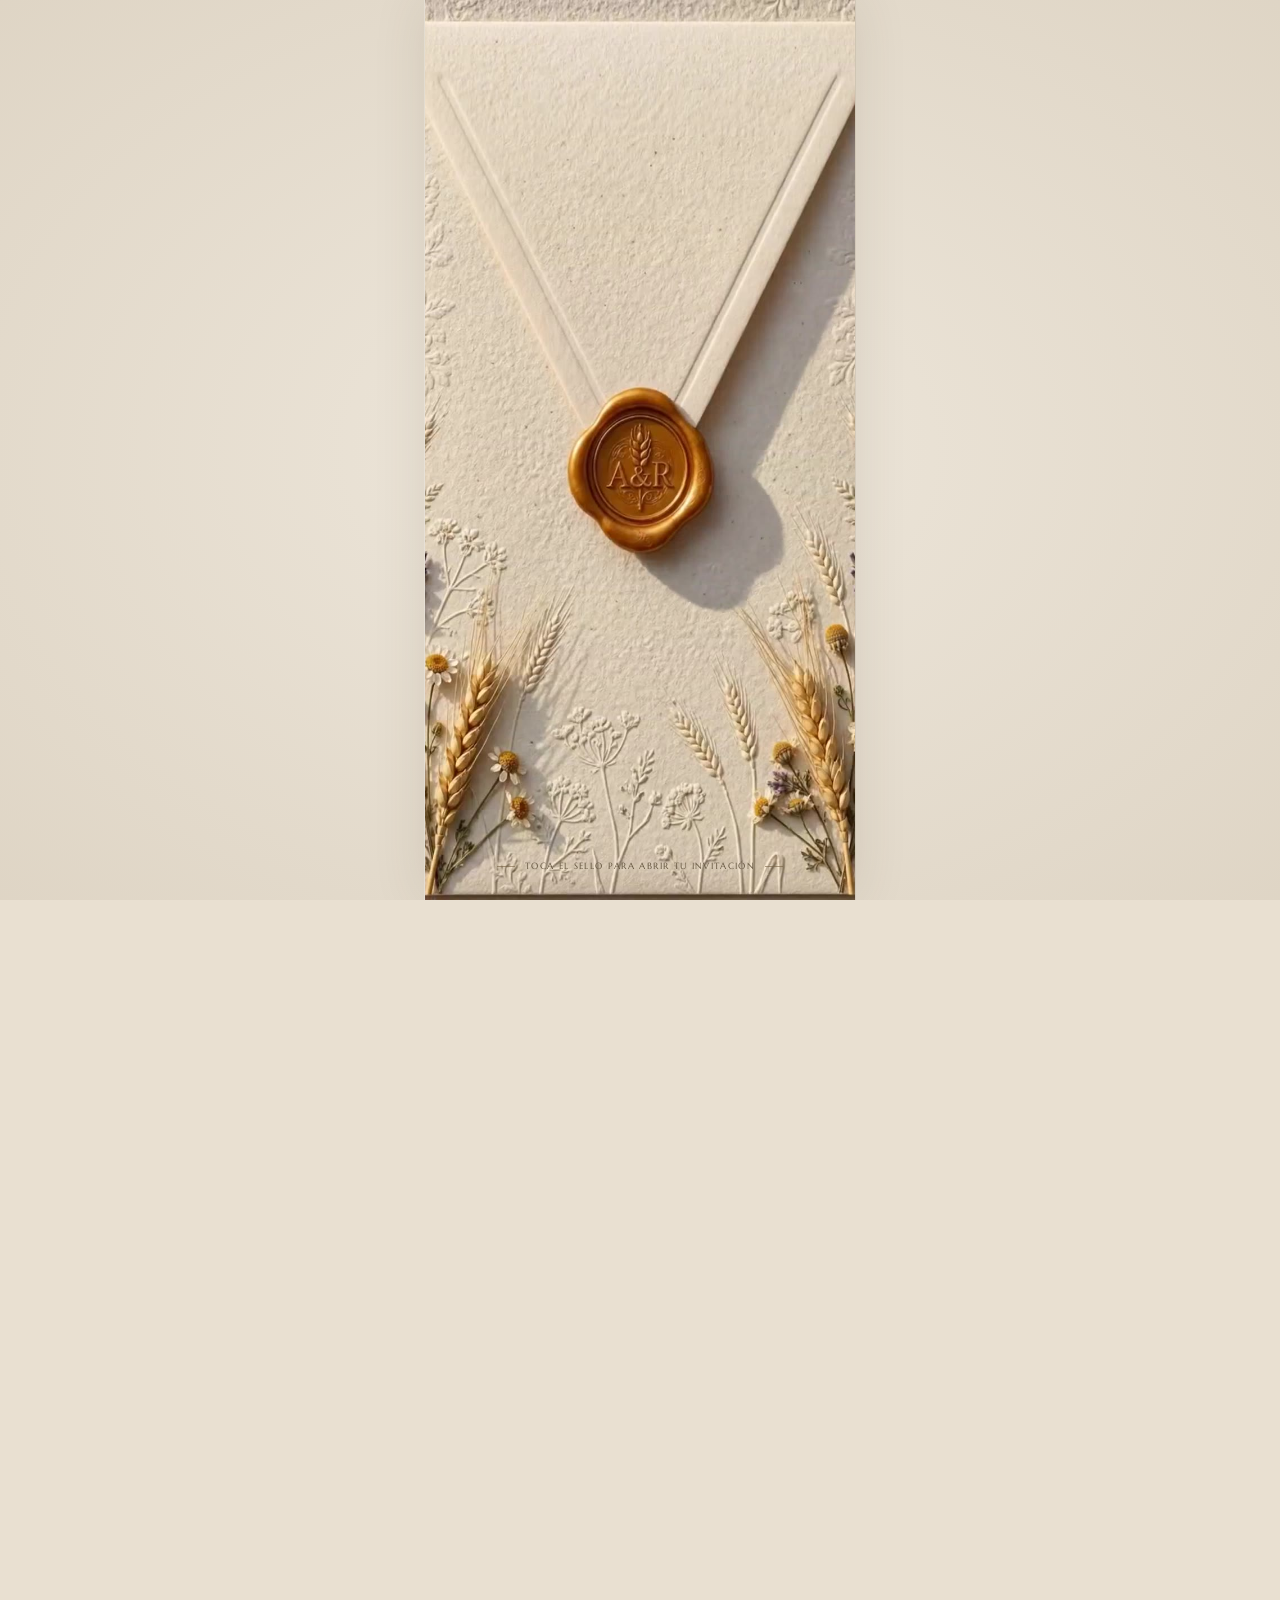
==== index.html @ 185b2e8f "Add files via upload" ====
<!doctype html>
<html lang="es">
<head>
  <meta charset="utf-8">
  <meta name="viewport" content="width=device-width, initial-scale=1, viewport-fit=cover">
  <meta name="theme-color" content="#e9e0d1">
  <meta name="description" content="Abril & Ricardo — 5 de agosto de 2027. Nos casamos y queremos compartir este día contigo.">
  <title>Abril & Ricardo | Nuestra boda</title>
  <link rel="preconnect" href="https://fonts.googleapis.com">
  <link rel="preconnect" href="https://fonts.gstatic.com" crossorigin>
  <link href="https://fonts.googleapis.com/css2?family=Cormorant+Garamond:wght@300;400;500;600&family=Great+Vibes&family=Marcellus&display=swap" rel="stylesheet">
  <link rel="stylesheet" href="css/styles.css">
  <link rel="stylesheet" href="css/infinite-gallery.css">
</head>
<body class="is-locked">
  <!-- El video del sobre ocupa únicamente el lienzo móvil, incluso cuando se abre desde escritorio. -->
  <section class="opening-screen" id="openingScreen" aria-label="Abrir invitación">
    <div class="opening-frame">
      <video class="opening-video" id="openingVideo" playsinline muted preload="auto" poster="assets/sobre-poster.jpg">
        <source src="assets/animacion-sobre.mp4" type="video/mp4">
      </video>
      <button class="seal-hotspot" id="sealHotspot" type="button" aria-label="Tocar el sello dorado para abrir la invitación"></button>
      <div class="opening-caption" id="openingCaption">
        <span></span><p>Toca el sello para abrir tu invitación</p><span></span>
      </div>
    </div>
  </section>

  <!-- Fondo en video, fijo detrás de todas las secciones y en reproducción continua. -->
  <video class="ambient-video" id="ambientVideo" muted loop playsinline preload="auto" aria-hidden="true">
    <source src="assets/fondo-botanico.mp4" type="video/mp4">
  </video>
  <div class="ambient-wash" aria-hidden="true"></div>

    <!-- Cuenta regresiva compacta, que aparece al comenzar a recorrer la invitación. -->
    <div class="sticky-countdown" id="stickyCountdown" aria-label="Cuenta regresiva">
      <div class="sticky-countdown-values">
        <span><b data-count="days">000</b><small>DÍAS</small></span>
        <span><b data-count="hours">00</b><small>HRS</small></span>
        <span><b data-count="minutes">00</b><small>MIN</small></span>
        <span><b data-count="seconds">00</b><small>SEG</small></span>
      </div>
      <button class="sticky-up" type="button" id="stickyTop" aria-label="Volver al inicio">⌃</button>
    </div>

  <main class="invitation" id="invitation" aria-hidden="true">
    <section class="hero" id="inicio">
      <img class="hero-photo" src="assets/pareja-portada.webp" alt="Abril y Ricardo" fetchpriority="high">
      <div class="hero-shade"></div>
      <div class="petals" aria-hidden="true"><i></i><i></i><i></i><i></i><i></i><i></i></div>
      <div class="hero-content">
        <p class="hero-title-small">NOS CASAMOS</p>
        <img class="hero-logo" src="assets/logo-abril-ricardo.png" alt="Abril y Ricardo" fetchpriority="high">
        <div class="hero-rule"><span></span><b>✦</b><span></span></div>
        <p class="hero-date">05 · AGOSTO · 2027</p>
        <div class="countdown hero-countdown" aria-label="Cuenta regresiva">
          <div><strong data-count="days">000</strong><span>Días</span></div>
          <div><strong data-count="hours">00</strong><span>Horas</span></div>
          <div><strong data-count="minutes">00</strong><span>Min</span></div>
          <div><strong data-count="seconds">00</strong><span>Seg</span></div>
        </div>
      </div>
      <a class="scroll-cue" href="#fecha" aria-label="Desliza para descubrir la invitación"><span></span></a>
    </section>

    <section class="section date-section" id="fecha">
      <div class="section-inner">
        <p class="eyebrow">LA FECHA</p>
        <h2>Raspa para revelar</h2>
        <p class="section-intro">Descubre el día en que comienza nuestra historia como esposos.</p>
        <div class="scratch-row" aria-label="Raspa los tres círculos para descubrir la fecha">
          <div class="scratch-card"><span class="scratch-answer">05</span><small>DÍA</small><canvas class="scratch-layer" aria-label="Raspa para revelar el día"></canvas></div>
          <div class="scratch-card"><span class="scratch-answer">08</span><small>MES</small><canvas class="scratch-layer" aria-label="Raspa para revelar el mes"></canvas></div>
          <div class="scratch-card"><span class="scratch-answer">27</span><small>AÑO</small><canvas class="scratch-layer" aria-label="Raspa para revelar el año"></canvas></div>
        </div>
        <p class="scratch-caption">05 · 08 · 2027</p>
        <div class="date-ticket">
          <span class="ticket-side">ABRIL & RICARDO</span>
          <div class="ticket-main"><small>RESERVA LA FECHA</small><strong>¡Nos casamos!</strong><span>Jueves · 5 de agosto de 2027</span><em>12:00 h · Catedral de San Cristóbal Mártir</em></div>
          <span class="ticket-stamp">A<br>&<br>R</span>
        </div>
      </div>
    </section>

    <section class="section message-section envelope-message-section" id="mensaje">
      <div class="section-inner">
        <p class="eyebrow">CON MUCHO CARIÑO</p>
        <p class="section-intro envelope-intro">Hay momentos en la vida que se vuelven inolvidables. Con mucha alegría, queremos compartir el comienzo de esta nueva etapa con las personas que forman parte de nuestra historia.</p>
        <div class="envelope-art-wrap">
          <img class="envelope-art" src="assets/sobre-abierto.webp" alt="Sobre de papel marfil con una carta abierta" loading="lazy">
          <div class="envelope-letter-copy">
            <h2>A los que hacen que sea fiesta</h2>
            <p>Nos conocimos subiendo los escalones de cantera de una plaza, cada uno cargando el pastel de un cumpleaños distinto.</p>
            <p>Sin ustedes esto sería nomás una fecha en el calendario; con ustedes, es nuestra fiesta.</p>
          </div>
        </div>
        <p class="handwritten">Con cariño, Abril &amp; Ricardo.</p>
      </div>
    </section>

    <section class="section places-section" id="lugares">
      <div class="section-inner">
        <p class="eyebrow">CEREMONIA Y FIESTA</p>
        <h2>¿Dónde y cuándo?</h2>
        <article class="place-card">
          <img src="assets/catedral-san-cristobal.webp" alt="Catedral de San Cristóbal Mártir" loading="lazy">
          <div class="place-copy">
            <p class="eyebrow">12:00 DEL DÍA</p>
            <h3>Ceremonia religiosa</h3>
            <p class="place-name">Catedral de San Cristóbal Mártir</p>
            <p>Acompáñanos a celebrar nuestra unión ante Dios.</p>
            <a class="pill-link" href="https://share.google/hRuaqsb4HJ9cx1z23" target="_blank" rel="noopener noreferrer">VER UBICACIÓN <span>↗</span></a>
          </div>
        </article>
        <article class="place-card">
          <img src="assets/ceremonia-espacio.webp" alt="Espacio de celebración de la boda" loading="lazy">
          <div class="place-copy">
            <p class="eyebrow">14:00 H</p>
            <h3>Recepción</h3>
            <p class="place-name">Salón Uvence</p>
            <p>Después de la ceremonia, celebraremos contigo este día tan especial.</p>
            <a class="pill-link" href="https://share.google/0F5msZoW95PeyRaOS" target="_blank" rel="noopener noreferrer">VER UBICACIÓN <span>↗</span></a>
          </div>
        </article>
      </div>
    </section>

    <section class="section itinerary-section" id="itinerario">
      <div class="section-inner">
        <p class="eyebrow">EL GRAN DÍA</p>
        <h2>Así será nuestro día</h2>
        <p class="section-intro">Un día lleno de momentos especiales para celebrar juntos.</p>
        <div class="timeline">
          <div class="timeline-item"><time>12:00</time><span class="timeline-dot">✿</span><div><h3>Ceremonia</h3><p>Uniremos nuestras vidas ante Dios.</p></div></div>
          <div class="timeline-item"><time>14:00</time><span class="timeline-dot">✿</span><div><h3>Recepción</h3><p>Bienvenida en Salón Uvence.</p></div></div>
          <div class="timeline-item"><time>14:30</time><span class="timeline-dot">✿</span><div><h3>Cóctel de bienvenida</h3><p>Un momento para saludarnos.</p></div></div>
          <div class="timeline-item"><time>15:30</time><span class="timeline-dot">✿</span><div><h3>Banquete</h3><p>Compartiremos la mesa y buenos momentos.</p></div></div>
          <div class="timeline-item"><time>16:30</time><span class="timeline-dot">✿</span><div><h3>Brindis</h3><p>Por el amor y esta nueva etapa.</p></div></div>
          <div class="timeline-item"><time>17:00</time><span class="timeline-dot">✿</span><div><h3>Primer baile</h3><p>Nuestro primer baile como esposos.</p></div></div>
          <div class="timeline-item"><time>17:30</time><span class="timeline-dot">✿</span><div><h3>¡Que comience la fiesta!</h3><p>Bailemos y celebremos juntos.</p></div></div>
        </div>
      </div>
    </section>

    <section class="section attire-section" id="vestimenta">
      <div class="section-inner">
        <p class="eyebrow">PARA TU COMODIDAD</p>
        <h2>Vestimenta</h2>
        <p class="section-intro">Código de vestimenta para nuestra celebración.</p>
        <div class="dress-code"><span class="dress-swatch"></span><strong>FORMAL DE NEGRO</strong><span class="dress-swatch"></span></div>
        <div class="attire-grid">
          <figure><img src="assets/vestimenta-mujer.webp" alt="Inspiración de vestimenta formal negra para mujer" loading="lazy"><figcaption>DAMAS</figcaption></figure>
          <figure><img src="assets/vestimenta-hombre.webp" alt="Inspiración de vestimenta formal negra para hombre" loading="lazy"><figcaption>CABALLEROS</figcaption></figure>
        </div>
        <p class="attire-note">Agradecemos que nos acompañes con vestimenta formal en color negro.</p>
      </div>
    </section>

    <section class="section gallery-section" id="galeria">
      <div class="section-inner">
        <p class="eyebrow">RECUERDOS QUE NOS ACOMPAÑAN</p>
        <button class="gallery-photo-launcher" id="openInfiniteGallery" type="button" aria-haspopup="dialog" aria-controls="infiniteGalleryShell" aria-label="Abrir la galería infinita de Abril y Ricardo">
          <img src="assets/gallery-entry-bouquet.webp" alt="Abril y Ricardo juntos, con su ramo de flores en primer plano" loading="lazy">
          <span class="gallery-photo-overlay">
            <span class="gallery-photo-title">Nuestra galería</span>
            <span class="gallery-photo-subtitle">Nuestra galería infinita como nuestro amor</span>
            <span class="gallery-photo-arrow" aria-hidden="true">↗</span>
          </span>
        </button>
      </div>
    </section>

    <section class="section gifts-section" id="regalo">
      <div class="section-inner">
        <p class="eyebrow">LO MÁS IMPORTANTE</p>
        <h2>Mesa de regalos</h2>
        <div class="gift-card">
          <span class="gift-icon">♡</span>
          <p>El mejor regalo será compartir este día contigo y guardar juntos un recuerdo inolvidable.</p>
          <small>Tu presencia es nuestro mejor regalo.</small>
        </div>
      </div>
    </section>

    <section class="section rsvp-section" id="confirmacion">
      <div class="section-inner">
        <p class="eyebrow">QUEREMOS CONTAR CONTIGO</p>
        <h2>Confirma tu asistencia</h2>
        <p class="section-intro">Nos encantaría contar contigo en este día tan especial. Por favor, confirma tu asistencia por WhatsApp.</p>
        <div class="rsvp-card">
          <label for="guestName">Tu nombre</label>
          <input id="guestName" type="text" autocomplete="name" placeholder="Escribe tu nombre">
          <p class="rsvp-question">¿Podremos contar contigo?</p>
          <div class="rsvp-options">
            <button class="rsvp-option is-selected" type="button" data-rsvp="Sí, asistiré">Sí, asistiré</button>
            <button class="rsvp-option" type="button" data-rsvp="Lo siento, no podré asistir">No podré asistir</button>
          </div>
          <a class="whatsapp-cta" id="rsvpWhatsapp" href="https://wa.me/529613805924?text=Hola%2C%20quiero%20confirmar%20mi%20asistencia%20a%20la%20boda%20de%20Abril%20y%20Ricardo." target="_blank" rel="noopener noreferrer">CONFIRMAR POR WHATSAPP <span>↗</span></a>
          <p class="contact-line">961 380 5924</p>
        </div>
      </div>
    </section>

    <section class="section questions-section" id="dudas">
      <div class="section-inner">
        <p class="eyebrow">ESTAMOS PARA AYUDARTE</p>
        <h2>¿Alguna duda?</h2>
        <p class="section-intro">Cualquier cosa que necesites saber, puedes escribirnos.</p>
        <a class="pill-link" href="https://wa.me/529613805924?text=Hola%2C%20tengo%20una%20duda%20sobre%20la%20boda%20de%20Abril%20y%20Ricardo." target="_blank" rel="noopener noreferrer">ESCRÍBENOS POR WHATSAPP <span>↗</span></a>
      </div>
    </section>

    <footer class="footer-section">
      <div class="footer-shade"></div>
      <div class="footer-content">
        <p class="eyebrow">GRACIAS POR SER PARTE DE NUESTRA HISTORIA</p>
        <h2>¡Gracias!</h2>
        <p>El amor se celebra mejor cuando se comparte con las personas que queremos.</p>
        <p class="footer-invite">¡TE ESPERAMOS!</p>
        <img class="footer-logo" src="assets/logo-abril-ricardo.png" alt="Abril y Ricardo" loading="lazy">
        <small>05 · AGOSTO · 2027</small>
      </div>
    </footer>
  </main>


  <section class="infinite-gallery-shell" id="infiniteGalleryShell" role="dialog" aria-modal="true" aria-label="Nuestra galería infinita como nuestro amor" aria-hidden="true">
    <div class="infinite-gallery-engine" id="infiniteGalleryEngine"></div>
    <button class="infinite-gallery-close" id="closeInfiniteGallery" type="button" aria-label="Cerrar galería">×</button>
  </section>

  <audio id="inviteMusic" preload="metadata" loop>
    <source src="assets/riptide-vance-joy.mp3" type="audio/mpeg">
  </audio>
  <button class="music-toggle" id="musicToggle" type="button" aria-label="Pausar música" aria-pressed="true" title="Pausar o reanudar Riptide">
    <span class="music-toggle-note" aria-hidden="true">♫</span>
    <span class="music-toggle-label">MÚSICA</span>
  </button>
<script src="js/infinite-gallery.js"></script>
  <script src="js/gallery-config.js"></script>
  <script src="js/app.js"></script>
</body>
</html>
---- css/styles.css ----
:root {
  --ink: #4c4a3d;
  --muted: #777363;
  --olive: #656b50;
  --olive-dark: #3f4535;
  --paper: rgba(249, 246, 236, .78);
  --paper-soft: rgba(249, 246, 236, .48);
  --gold: #a58c63;
  --line: rgba(139, 126, 98, .38);
  --page-width: 430px;
}

* { box-sizing: border-box; }
html { scroll-behavior: smooth; scroll-padding-top: 58px; background: #e9e0d1; }
body {
  margin: 0;
  min-width: 320px;
  color: var(--ink);
  background: #e9e0d1;
  font-family: "Cormorant Garamond", Georgia, serif;
  -webkit-font-smoothing: antialiased;
  overflow-x: hidden;
}
body.is-locked { overflow: hidden; }
a { color: inherit; }
button, input { font: inherit; }
button { -webkit-tap-highlight-color: transparent; }

/* El video ambiental permanece fijo en el mismo lienzo móvil durante todo el recorrido. */
.ambient-video {
  position: fixed;
  z-index: 0;
  top: 0;
  left: 50%;
  width: min(100vw, var(--page-width));
  height: 100vh;
  height: 100svh;
  transform: translateX(-50%);
  object-fit: cover;
  object-position: center;
  opacity: 0;
  transition: opacity 1.1s ease;
  pointer-events: none;
}
.ambient-video.is-visible { opacity: .96; }
.ambient-wash {
  position: fixed;
  z-index: 0;
  top: 0;
  bottom: 0;
  left: 50%;
  width: min(100vw, var(--page-width));
  transform: translateX(-50%);
  pointer-events: none;
  background: rgba(246, 240, 226, .20);
  opacity: 0;
  transition: opacity 1s ease;
}
.ambient-wash.is-visible { opacity: 1; }

/* Apertura: el sobre nunca se estira al ancho de un monitor. */
.opening-screen {
  position: fixed;
  z-index: 50;
  inset: 0;
  display: flex;
  justify-content: center;
  overflow: hidden;
  background: #e9e0d1;
  opacity: 1;
  visibility: visible;
  transition: opacity .85s ease, visibility .85s ease;
}
.opening-screen::before {
  content: "";
  position: absolute;
  inset: 0;
  background: radial-gradient(ellipse at center, rgba(255,255,255,.22), rgba(102,83,56,.08));
  pointer-events: none;
}
.opening-frame {
  position: relative;
  width: min(100vw, var(--page-width));
  height: 100vh;
  height: 100svh;
  overflow: hidden;
  background: #e9e0d1;
  box-shadow: 0 0 50px rgba(70, 55, 34, .12);
}
.opening-video {
  position: absolute;
  inset: 0;
  width: 100%;
  height: 100%;
  object-fit: cover;
  object-position: center;
}
.seal-hotspot {
  position: absolute;
  z-index: 3;
  left: 50%;
  top: 50%;
  width: 46%;
  height: 23%;
  transform: translate(-50%, -50%);
  border: 0;
  border-radius: 50%;
  padding: 0;
  background: transparent;
  cursor: pointer;
  -webkit-tap-highlight-color: transparent;
}
.seal-hotspot:focus-visible { outline: 2px solid rgba(255,255,255,.95); outline-offset: 5px; }
.opening-caption {
  position: absolute;
  z-index: 4;
  bottom: max(28px, env(safe-area-inset-bottom));
  left: 12px;
  right: 12px;
  display: flex;
  align-items: center;
  justify-content: center;
  gap: 10px;
  color: #665741;
  text-align: center;
  text-transform: uppercase;
  letter-spacing: .18em;
  font: 8px "Marcellus", Georgia, serif;
  text-shadow: 0 1px 9px rgba(255,255,255,.96);
  pointer-events: none;
  transition: opacity .3s ease;
}
.opening-caption p { margin: 0; white-space: nowrap; }
.opening-caption span { width: 18px; height: 1px; background: rgba(120,97,67,.58); }
.opening-screen.is-playing .opening-caption { opacity: 0; }
.opening-screen.is-exiting { opacity: 0; visibility: hidden; pointer-events: none; }


.invitation {
  position: relative;
  z-index: 1;
  width: min(100%, var(--page-width));
  min-height: 100vh;
  margin: 0 auto;
  overflow: clip;
  opacity: 0;
  visibility: hidden;
  transform: translateY(12px);
  transition: opacity .85s ease, transform .85s ease, visibility .85s ease;
  box-shadow: 0 0 44px rgba(75, 58, 34, .11);
}
.invitation.is-visible { opacity: 1; visibility: visible; transform: translateY(0); }

/* Portada cinematográfica de pantalla completa. */
.hero {
  position: relative;
  isolation: isolate;
  min-height: 100vh;
  min-height: 100svh;
  display: flex;
  align-items: flex-end;
  justify-content: center;
  overflow: hidden;
  color: #fffaf0;
  text-align: center;
  background: #555647;
}
.hero-photo, .hero-shade { position: absolute; inset: 0; width: 100%; height: 100%; }
.hero-photo { object-fit: cover; object-position: 50% 46%; z-index: -2; }
.hero-shade {
  z-index: -1;
  background: linear-gradient(180deg, rgba(21,22,18,.12) 0%, rgba(22,23,18,.08) 33%, rgba(22,23,18,.30) 56%, rgba(22,23,18,.77) 100%);
}
.hero-content {
  position: relative;
  z-index: 2;
  width: 100%;
  padding: 0 18px max(82px, env(safe-area-inset-bottom));
  text-shadow: 0 2px 14px rgba(0,0,0,.37);
}
.hero-kicker, .hero-title-small, .eyebrow, .hero-date, .letter-card-top, .ticket-main small, .ticket-side, .ticket-stamp, .date-ticket .ticket-main em, .date-ticket .ticket-main span, .sticky-countdown small, .dress-code strong, .gallery-slide small, .attire-grid figcaption, .place-copy .eyebrow, .footer-content small, .footer-invite {
  font-family: "Marcellus", Georgia, serif;
  text-transform: uppercase;
  letter-spacing: .17em;
}
.hero-kicker { font-size: 8px; margin: 0 0 12px; }
.hero-title-small { font-size: 9px; margin: 0 0 0; }
.hero h1, .footer-content h2 {
  font-family: "Great Vibes", "Brush Script MT", cursive;
  font-weight: 400;
  font-size: clamp(55px, 15.4vw, 68px);
  line-height: .98;
  margin: 2px 0 10px;
  white-space: nowrap;
}
.hero h1 span, .footer-content h2 span { font-size: .72em; }
.hero-rule { display: flex; align-items: center; justify-content: center; gap: 11px; margin: 0 auto 9px; color: #e5cda5; }
.hero-rule span { width: 38px; height: 1px; background: rgba(242,223,191,.72); }
.hero-rule b { font-size: 10px; font-weight: 400; }
.hero-date { font-size: 9px; margin: 0 0 17px; }
.countdown { display: grid; grid-template-columns: repeat(4, 1fr); max-width: 326px; margin: 0 auto; gap: 7px; }
.countdown div { display: flex; flex-direction: column; align-items: center; }
.countdown strong { font-size: clamp(27px, 7vw, 33px); font-weight: 400; line-height: 1; font-variant-numeric: tabular-nums; }
.countdown span { font-family: "Marcellus", Georgia, serif; font-size: 7px; letter-spacing: .12em; margin-top: 5px; text-transform: uppercase; }
.scroll-cue { position: absolute; z-index: 3; bottom: max(22px, env(safe-area-inset-bottom)); left: 50%; transform: translateX(-50%); width: 34px; height: 30px; display: grid; place-items: center; }
.scroll-cue span { width: 12px; height: 12px; border-right: 2px solid #fff8ec; border-bottom: 2px solid #fff8ec; transform: rotate(45deg) translateY(-3px); animation: cue 1.8s infinite; }
@keyframes cue { 0%,100%{opacity:.45;transform:rotate(45deg) translate(-2px,-2px)} 50%{opacity:1;transform:rotate(45deg) translate(2px,2px)} }
.petals { position: absolute; z-index: 1; inset: 0; overflow: hidden; pointer-events: none; }
.petals i { position: absolute; top: -8%; width: 7px; height: 10px; border-radius: 80% 15% 80% 15%; background: rgba(255,231,225,.70); filter: blur(.2px); animation: petalFall 12s linear infinite; }
.petals i:nth-child(1){left:12%;animation-delay:0s}.petals i:nth-child(2){left:26%;animation-delay:4s;animation-duration:14s;transform:scale(.7)}.petals i:nth-child(3){left:43%;animation-delay:2s;animation-duration:10s}.petals i:nth-child(4){left:63%;animation-delay:6s;animation-duration:13s;transform:scale(.7)}.petals i:nth-child(5){left:78%;animation-delay:1s;animation-duration:15s}.petals i:nth-child(6){left:91%;animation-delay:7s;animation-duration:11s}
@keyframes petalFall { 0%{transform:translate3d(0,-5vh,0) rotate(0);opacity:0} 12%{opacity:.7} 55%{transform:translate3d(18px,55vh,0) rotate(190deg)} 100%{transform:translate3d(-18px,112vh,0) rotate(380deg);opacity:0} }

/* Cuenta regresiva superior, aparece al bajar de la portada. */
.sticky-countdown {
  position: fixed;
  z-index: 20;
  top: 0;
  left: 50%;
  width: min(100vw, var(--page-width));
  min-height: 43px;
  padding: 5px 10px 5px 18px;
  display: flex;
  align-items: center;
  justify-content: space-between;
  color: #f7f2e8;
  background: rgba(56, 61, 45, .90);
  backdrop-filter: blur(9px);
  box-shadow: 0 4px 16px rgba(0,0,0,.12);
  transform: translate(-50%, -115%);
  transition: transform .35s ease;
}
.sticky-countdown.is-visible { transform: translate(-50%, 0); }
.sticky-countdown-values { display: flex; justify-content: center; align-items: center; gap: 15px; }
.sticky-countdown-values span { display: flex; align-items: baseline; gap: 3px; }
.sticky-countdown-values b { font: 15px "Cormorant Garamond", Georgia, serif; font-variant-numeric: tabular-nums; }
.sticky-countdown small { font-size: 6px; opacity: .8; letter-spacing: .1em; }
.sticky-up { display: grid; place-items: center; width: 30px; height: 30px; border: 0; border-radius: 50%; color: #f8f4e8; background: rgba(255,255,255,.13); font-size: 20px; cursor: pointer; }

/* Secciones sobre el video fijo, con papel translúcido como en el sitio de referencia. */
.section {
  position: relative;
  padding: 54px 19px;
  text-align: center;
  background: rgba(247, 243, 232, .22);
  border-top: 1px solid rgba(255,255,255,.26);
  border-bottom: 1px solid rgba(144,129,98,.13);
}
.section-inner { position: relative; z-index: 1; }
.eyebrow { color: #77745f; font-size: 8px; letter-spacing: .22em; margin: 0 0 10px; }
.section h2 {
  font-family: "Cormorant Garamond", Georgia, serif;
  font-size: 35px;
  line-height: 1.03;
  font-weight: 400;
  color: #4d4c3e;
  margin: 0 0 12px;
}
.section-intro, .body-copy {
  max-width: 350px;
  margin: 0 auto 19px;
  color: #666252;
  font-size: 16px;
  line-height: 1.32;
}
.date-section { padding-top: 55px; padding-bottom: 44px; }
.date-section .section-intro { max-width: 315px; margin-bottom: 22px; }
.scratch-row { display: flex; justify-content: center; gap: 15px; margin: 0 auto 9px; }
.scratch-card { position: relative; display: flex; flex-direction: column; align-items: center; width: 69px; gap: 4px; }
.scratch-answer {
  display: grid;
  place-items: center;
  width: 65px;
  height: 65px;
  border: 1px solid rgba(160,146,113,.55);
  border-radius: 50%;
  color: #5c5d4c;
  background: rgba(248,246,237,.82);
  font: 28px "Cormorant Garamond", Georgia, serif;
  box-shadow: inset 0 0 0 4px rgba(255,255,255,.32), 0 5px 12px rgba(93,76,46,.08);
}
.scratch-card small { font: 7px "Marcellus", Georgia, serif; letter-spacing: .14em; color: #817a67; }
.scratch-layer { position: absolute; z-index: 2; top: 0; left: 2px; width: 65px; height: 65px; border-radius: 50%; touch-action: none; cursor: crosshair; }
.scratch-caption { margin: 3px 0 25px; color: #827966; font-size: 12px; letter-spacing: .18em; }
.date-ticket {
  position: relative;
  display: flex;
  align-items: stretch;
  min-height: 126px;
  max-width: 350px;
  margin: 0 auto;
  padding: 14px 10px;
  background: rgba(249,246,236,.78);
  border: 1px solid rgba(163,148,116,.48);
  box-shadow: 0 8px 18px rgba(87,70,43,.12);
  overflow: hidden;
}
.date-ticket::before { content: ""; position: absolute; inset: 6px; border: 1px solid rgba(165,150,116,.25); pointer-events: none; }
.ticket-side { width: 23px; display: grid; place-items: center; writing-mode: vertical-rl; transform: rotate(180deg); font-size: 6px; color: #85795e; letter-spacing: .15em; }
.ticket-main { flex: 1; display: flex; flex-direction: column; align-items: center; justify-content: center; padding: 0 6px; }
.ticket-main small { color: #77715e; font-size: 7px; margin-bottom: 5px; }
.ticket-main strong { font: 28px "Great Vibes", cursive; color: #5c5a49; line-height: 1.05; }
.ticket-main span { font-size: 7px; letter-spacing: .08em; color: #6b6656; margin-top: 6px; }
.ticket-main em { margin-top: 5px; font-style: normal; font-size: 6px; letter-spacing: .04em; color: #817b68; text-align: center; }
.ticket-stamp { align-self: center; display: grid; place-items: center; width: 36px; height: 42px; border: 1px solid rgba(145,128,95,.55); border-radius: 50%; font-size: 8px; line-height: 1.1; color: #8a7957; }

.message-section { padding-top: 46px; padding-bottom: 48px; }
.letter-card {
  position: relative;
  max-width: 350px;
  margin: 20px auto 0;
  padding: 23px 22px 22px;
  background: rgba(250,247,238,.84);
  border: 1px solid rgba(163,148,116,.36);
  box-shadow: 0 9px 20px rgba(81,67,45,.10);
  text-align: center;
}
.letter-card::before { content: ""; position: absolute; inset: 7px; border: 1px solid rgba(165,150,116,.22); pointer-events: none; }
.letter-card-top { position: relative; display: flex; justify-content: space-between; color: #877a5f; font-size: 7px; margin-bottom: 18px; }
.letter-card-top span { font-size: 11px; }
.letter-card p { position: relative; color: #605d4f; font-size: 16px; line-height: 1.35; margin: 0 auto 12px; }
.letter-signature { position: relative; font: 36px "Great Vibes", cursive; color: #81745c; margin-top: 12px; }
.letter-card > small { position: relative; display: block; color: #8b8069; font: 7px "Marcellus", Georgia, serif; letter-spacing: .16em; }
.handwritten { margin: 25px 0 0; color: #77745f; font: italic 23px "Cormorant Garamond", Georgia, serif; }

.places-section { padding-top: 54px; padding-bottom: 55px; }
.place-card {
  overflow: hidden;
  margin: 24px 0 0;
  background: rgba(250,247,239,.84);
  border: 1px solid rgba(170,154,121,.37);
  border-radius: 14px;
  box-shadow: 0 9px 20px rgba(71,60,39,.11);
  text-align: center;
}
.place-card > img { display: block; width: 100%; height: 174px; object-fit: cover; }
.place-copy { padding: 17px 18px 20px; }
.place-copy .eyebrow { color: #8c805f; margin-bottom: 5px; }
.place-copy h3 { margin: 0 0 4px; color: #565446; font: 27px "Cormorant Garamond", Georgia, serif; }
.place-name { margin: 0 auto 6px !important; color: #6d6858 !important; font-size: 16px !important; font-weight: 600; }
.place-copy p:not(.eyebrow):not(.place-name) { margin: 0 auto 14px; max-width: 290px; color: #77715f; font-size: 14px; line-height: 1.27; }
.pill-link {
  display: inline-flex;
  align-items: center;
  justify-content: center;
  gap: 12px;
  min-height: 35px;
  padding: 8px 19px;
  border: 1px solid rgba(160,146,113,.55);
  border-radius: 24px;
  color: #665f4e;
  background: rgba(255,255,255,.56);
  text-decoration: none;
  font: 8px "Marcellus", Georgia, serif;
  letter-spacing: .15em;
  box-shadow: 0 3px 8px rgba(65,56,39,.07);
  transition: background .2s ease, transform .2s ease;
}
.pill-link:hover { background: rgba(231,226,211,.95); transform: translateY(-1px); }
.pill-link span { font-size: 12px; }

.itinerary-section { padding-top: 49px; padding-bottom: 53px; }
.itinerary-section .section-intro { margin-bottom: 22px; }
.timeline {
  position: relative;
  max-width: 354px;
  margin: 0 auto;
  padding: 10px 12px 8px;
  border-radius: 13px;
  background: rgba(250,247,239,.72);
  box-shadow: 0 6px 18px rgba(77,64,42,.08);
}
.timeline::before { content: ""; position: absolute; top: 23px; bottom: 22px; left: 50%; border-left: 1px dashed rgba(146,136,105,.58); }
.timeline-item { position: relative; display: grid; grid-template-columns: 1fr 30px 1fr; align-items: start; min-height: 63px; text-align: left; }
.timeline-item time { padding: 1px 9px 0 0; text-align: right; color: #686656; font: 16px "Cormorant Garamond", Georgia, serif; font-variant-numeric: tabular-nums; }
.timeline-dot { z-index: 1; display: grid; place-items: center; width: 22px; height: 22px; margin: 0 auto; border: 1px solid rgba(146,137,103,.58); border-radius: 50%; color: #8a8a70; background: #f8f5eb; font-size: 10px; }
.timeline-item > div { padding: 0 0 0 8px; }
.timeline-item h3 { margin: -1px 0 2px; color: #5d5b4d; font: 18px "Cormorant Garamond", Georgia, serif; line-height: 1.05; }
.timeline-item p { margin: 0; color: #77715f; font-size: 12px; line-height: 1.2; }

.attire-section { padding-top: 50px; padding-bottom: 52px; }
.attire-section .section-intro { margin-bottom: 16px; }
.dress-code { display: flex; align-items: center; justify-content: center; gap: 10px; margin: 0 auto 20px; }
.dress-code strong { color: #59584a; font-size: 9px; letter-spacing: .2em; }
.dress-swatch { width: 10px; height: 10px; border-radius: 50%; border: 1px solid #6e6b5a; background: #151515; box-shadow: 0 0 0 3px rgba(255,255,255,.46); }
.attire-grid { display: grid; grid-template-columns: 1fr 1fr; gap: 12px; max-width: 350px; margin: 0 auto 14px; }
.attire-grid figure { margin: 0; padding: 7px 7px 10px; background: rgba(250,247,239,.83); border: 1px solid rgba(163,148,116,.28); box-shadow: 0 6px 14px rgba(68,57,38,.09); }
.attire-grid img { display: block; width: 100%; aspect-ratio: 1 / 1; object-fit: cover; }
.attire-grid figcaption { padding-top: 8px; color: #6d6857; font-size: 7px; letter-spacing: .2em; }
.attire-note { max-width: 300px; margin: 0 auto; color: #77715f; font-size: 14px; font-style: italic; line-height: 1.2; }

.gallery-section { padding-top: 52px; padding-bottom: 48px; }
.gallery-section .section-intro { margin-bottom: 21px; }
.gallery-carousel { position: relative; max-width: 350px; margin: 0 auto; }
.gallery-window { overflow: hidden; width: 100%; }
.gallery-track { display: flex; width: 100%; transition: transform .4s cubic-bezier(.2,.7,.2,1); }
.gallery-slide { flex: 0 0 100%; min-width: 100%; padding: 7px 9px 0; }
.gallery-placeholder {
  width: 100%;
  aspect-ratio: 1.17 / 1;
  background: rgba(255,255,255,.94);
  border: 1px solid rgba(213,208,195,.95);
  box-shadow: 0 6px 16px rgba(75,63,42,.11);
}
.gallery-slide small { display: block; margin: 9px 0 0; color: #817a67; font-size: 7px; letter-spacing: .16em; }
.gallery-arrow { position: absolute; z-index: 2; top: 43%; display: grid; place-items: center; width: 29px; height: 29px; border: 0; border-radius: 50%; color: #f8f4e9; background: rgba(74,80,61,.82); font: 24px Georgia, serif; line-height: 1; cursor: pointer; box-shadow: 0 3px 9px rgba(0,0,0,.13); }
.gallery-prev { left: -2px; }.gallery-next { right: -2px; }
.gallery-dots { display: flex; justify-content: center; gap: 6px; margin-top: 14px; }
.gallery-dots button { width: 5px; height: 5px; padding: 0; border: 0; border-radius: 50%; background: rgba(120,115,96,.34); cursor: pointer; }
.gallery-dots button.is-active { width: 16px; border-radius: 5px; background: #697057; }

.gifts-section { padding-top: 49px; padding-bottom: 48px; }
.gift-card { max-width: 335px; margin: 0 auto; padding: 25px 22px; border: 1px solid rgba(161,147,117,.34); background: rgba(250,247,238,.74); box-shadow: 0 6px 17px rgba(77,64,42,.08); }
.gift-icon { display: block; margin-bottom: 8px; color: #8c846a; font-size: 27px; }
.gift-card p { margin: 0 auto 10px; color: #676352; font-size: 17px; line-height: 1.25; }
.gift-card small { color: #807763; font: italic 14px "Cormorant Garamond", Georgia, serif; }

.rsvp-section { padding-top: 53px; padding-bottom: 55px; }
.rsvp-section .section-intro { margin-bottom: 20px; }
.rsvp-card { max-width: 350px; margin: 0 auto; padding: 22px 19px 20px; background: rgba(250,247,239,.84); border: 1px solid rgba(163,148,116,.34); box-shadow: 0 8px 18px rgba(77,64,42,.10); text-align: left; }
.rsvp-card label { display: block; margin-bottom: 6px; color: #77705f; font: 8px "Marcellus", Georgia, serif; letter-spacing: .14em; text-transform: uppercase; }
.rsvp-card input { display: block; width: 100%; min-height: 40px; padding: 8px 11px; color: #514f42; border: 1px solid rgba(160,146,113,.42); border-radius: 3px; background: rgba(255,255,255,.72); outline: none; font-size: 15px; }
.rsvp-card input:focus { border-color: #777c61; box-shadow: 0 0 0 2px rgba(119,124,97,.13); }
.rsvp-question { margin: 17px 0 9px; text-align: center; color: #656150; font-size: 16px; }
.rsvp-options { display: grid; grid-template-columns: 1fr 1fr; gap: 7px; }
.rsvp-option { min-height: 37px; padding: 7px 6px; border: 1px solid rgba(160,146,113,.43); border-radius: 20px; color: #6b6654; background: rgba(255,255,255,.55); font-size: 12px; cursor: pointer; }
.rsvp-option.is-selected { color: #fffdf5; background: #677057; border-color: #677057; }
.whatsapp-cta { display: flex; justify-content: center; align-items: center; gap: 10px; min-height: 43px; margin: 19px auto 8px; padding: 11px 13px; border-radius: 24px; color: #fff; background: #667158; text-decoration: none; font: 8px "Marcellus", Georgia, serif; letter-spacing: .13em; text-align: center; box-shadow: 0 6px 15px rgba(67,83,59,.19); transition: transform .2s ease, background .2s ease; }
.whatsapp-cta:hover { background: #505c47; transform: translateY(-1px); }
.whatsapp-cta span { font-size: 12px; }
.contact-line { margin: 8px 0 0; color: #77715f; font: 13px "Cormorant Garamond", Georgia, serif; text-align: center; letter-spacing: .1em; }

.questions-section { padding-top: 47px; padding-bottom: 52px; }
.questions-section .section-intro { max-width: 300px; margin-bottom: 17px; }
.footer-section {
  position: relative;
  min-height: 610px;
  display: flex;
  align-items: flex-end;
  justify-content: center;
  overflow: hidden;
  color: #fff8e9;
  text-align: center;
  background: #5d6148 url('../assets/pareja-portada.webp') center 43% / cover no-repeat;
}
.footer-shade { position: absolute; inset: 0; background: linear-gradient(180deg, rgba(31,34,25,.10), rgba(26,30,23,.82)); }
.footer-content { position: relative; z-index: 1; width: 100%; padding: 0 25px 55px; text-shadow: 0 2px 12px rgba(0,0,0,.3); }
.footer-content .eyebrow { color: rgba(255,248,232,.86); font-size: 7px; line-height: 1.6; }
.footer-content h2 { font-size: 68px; margin: 5px 0 7px; }
.footer-content > p:not(.eyebrow) { max-width: 295px; margin: 0 auto 13px; color: rgba(255,249,236,.92); font-size: 16px; line-height: 1.25; }
.footer-invite { font-size: 8px !important; letter-spacing: .2em; margin-bottom: 9px !important; }
.footer-names { font: 39px "Great Vibes", cursive; line-height: 1; }
.footer-names span { font-size: .75em; }
.footer-content small { display: block; margin-top: 9px; font-size: 7px; letter-spacing: .18em; }

@media (min-width: 431px) {
  body { background: #e9e0d1; }
  .opening-screen::after {
    content: "";
    position: absolute;
    top: 0;
    bottom: 0;
    left: 50%;
    width: min(100vw, var(--page-width));
    transform: translateX(-50%);
    border-left: 1px solid rgba(255,255,255,.24);
    border-right: 1px solid rgba(110,91,62,.10);
    pointer-events: none;
  }
  .hero h1 { font-size: 64px; }
}
@media (max-width: 360px) {
  .section { padding-left: 15px; padding-right: 15px; }
  .hero h1 { font-size: 54px; }
  .hero-content { padding-left: 13px; padding-right: 13px; }
  .scratch-row { gap: 9px; }
  .timeline { padding-left: 6px; padding-right: 6px; }
  .timeline-item { grid-template-columns: 1fr 26px 1fr; }
  .timeline-item h3 { font-size: 16px; }
}
@media (prefers-reduced-motion: reduce) {
  *, *::before, *::after { scroll-behavior: auto !important; animation-duration: .01ms !important; animation-iteration-count: 1 !important; transition-duration: .01ms !important; }
}

/* ================================================================
   Ajustes de identidad visual y correcciones de la versión integrada
   ================================================================ */

/* Portada: fotografía original completa, ya compuesta en formato vertical sin recortar a la pareja. */
.hero { isolation: isolate; }
.hero::before { content: none; }
.hero-photo {
  position: absolute; inset: 0; z-index: 0;
  width: 100%; height: 100%;
  object-fit: cover; object-position: center center;
  -webkit-mask-image: none; mask-image: none;
}
.hero-shade { z-index: 1; background: linear-gradient(180deg, rgba(20,21,17,.06) 0%, rgba(20,21,17,.02) 46%, rgba(20,21,17,.26) 67%, rgba(20,21,17,.76) 100%); }
.hero-content { z-index: 3; padding-bottom: max(78px, env(safe-area-inset-bottom)); }
.hero-title-small {
  display: block;
  margin: 0 auto 4px;
  color: #fffaf0;
  font: 11px "Marcellus", Georgia, serif;
  letter-spacing: .25em;
  text-transform: uppercase;
}
.hero-logo {
  display: block;
  width: min(100%, 390px);
  max-height: 118px;
  height: auto;
  object-fit: contain;
  margin: 0 auto 10px;
  filter: drop-shadow(0 2px 12px rgba(0,0,0,.32));
}
.hero-date { font-size: 11px; letter-spacing: .18em; margin-bottom: 15px; }
.countdown { max-width: 350px; gap: 10px; }
.countdown strong { font-size: clamp(29px, 7.4vw, 36px); }
.countdown span { font-size: 9px; letter-spacing: .13em; }

/* Carta dentro del sobre abierto: el sobre forma parte de la invitación,
   nunca de la transición de entrada. */
.envelope-message-section { padding-top: 43px; padding-bottom: 45px; }
.envelope-art-wrap {
  position: relative;
  width: min(100%, 378px);
  margin: 7px auto 0;
  isolation: isolate;
}
.envelope-art {
  display: block;
  width: 100%;
  height: auto;
  object-fit: contain;
  filter: drop-shadow(0 12px 20px rgba(67,54,35,.15));
}
.envelope-letter-copy {
  position: absolute;
  top: 5.4%;
  left: 14.8%;
  width: 70.4%;
  height: 59.5%;
  padding: clamp(12px, 4.2vw, 21px) clamp(8px, 3vw, 16px) 8px;
  display: flex;
  flex-direction: column;
  align-items: center;
  justify-content: center;
  text-align: center;
  color: #635844;
}
.envelope-letter-copy h2 {
  margin: 0 0 8px;
  color: #5f513e;
  font: 500 clamp(19px, 5.5vw, 25px)/1.12 "Cormorant Garamond", Georgia, serif;
}
.envelope-letter-copy p {
  margin: 0 0 8px;
  color: #655744;
  font: italic 500 clamp(14px, 4vw, 17px)/1.24 "Cormorant Garamond", Georgia, serif;
}
.envelope-letter-copy p:last-child { margin-bottom: 0; }
.envelope-message-section .handwritten { margin-top: 0; font-size: 24px; }

/* Acceso visual a la galería: una fotografía protagonista, toda ella clicable. */
.gallery-photo-launcher {
  position: relative;
  display: block;
  width: min(100%, 370px);
  aspect-ratio: 2 / 3;
  margin: 22px auto 0;
  padding: 0;
  overflow: hidden;
  border: 1px solid rgba(157,142,109,.42);
  border-radius: 3px;
  background: #e7ddca;
  box-shadow: 0 12px 28px rgba(77,64,42,.18);
  cursor: pointer;
  -webkit-tap-highlight-color: transparent;
}
.gallery-photo-launcher img {
  display: block;
  width: 100%;
  height: 100%;
  object-fit: cover;
  object-position: center 54%;
  transition: transform .8s cubic-bezier(.2,.65,.25,1), filter .5s ease;
}
.gallery-photo-launcher:hover img,
.gallery-photo-launcher:focus-visible img { transform: scale(1.035); }
.gallery-photo-launcher:focus-visible { outline: 2px solid #8d8063; outline-offset: 4px; }
.gallery-photo-overlay {
  position: absolute;
  inset: auto 0 0;
  display: flex;
  flex-direction: column;
  align-items: center;
  gap: 5px;
  padding: 52px 18px 23px;
  color: #fffaf0;
  text-align: center;
  background: linear-gradient(180deg, transparent 0%, rgba(31,29,22,.18) 24%, rgba(31,29,22,.72) 100%);
  text-shadow: 0 1px 9px rgba(0,0,0,.35);
  pointer-events: none;
}
.gallery-photo-title { font: 500 clamp(27px, 7.5vw, 35px)/1.05 "Cormorant Garamond", Georgia, serif; }
.gallery-photo-subtitle { font: 10px/1.4 "Marcellus", Georgia, serif; letter-spacing: .12em; text-transform: uppercase; }
.gallery-photo-arrow { position: absolute; right: 18px; bottom: 21px; font: 25px/1 "Cormorant Garamond", Georgia, serif; }

/* Capa de pantalla completa para la galería infinita del prototipo. */
.infinite-gallery-shell {
  position: fixed;
  z-index: 100;
  inset: 0;
  display: none;
  overflow: hidden;
  background: #24241e;
  opacity: 0;
  visibility: hidden;
  transition: opacity .35s ease, visibility .35s ease;
  isolation: isolate;
}
.infinite-gallery-shell.is-open { display: block; opacity: 1; visibility: visible; }
.infinite-gallery-engine { position: absolute; inset: 0; width: 100%; height: 100%; }
.infinite-gallery-close {
  position: absolute;
  z-index: 80;
  top: max(14px, env(safe-area-inset-top));
  right: max(14px, env(safe-area-inset-right));
  display: grid;
  place-items: center;
  width: 46px;
  height: 46px;
  padding: 0 0 3px;
  border: 1px solid rgba(255,255,255,.56);
  border-radius: 50%;
  color: #fff;
  background: rgba(35,35,29,.42);
  backdrop-filter: blur(8px);
  font: 32px/1 "Cormorant Garamond", Georgia, serif;
  cursor: pointer;
}
.infinite-gallery-close:focus-visible { outline: 2px solid #e8d9bd; outline-offset: 3px; }
.infinite-gallery-shell .ig-title {
  top: max(92px, calc(env(safe-area-inset-top) + 72px));
  left: 50%;
  width: min(88%, 540px);
  max-width: 88%;
  transform: translateX(-50%);
  color: #fffaf0;
  font-family: "Cormorant Garamond", Georgia, serif;
  font-size: clamp(26px, 7vw, 38px);
  font-weight: 500;
  line-height: 1.02;
  letter-spacing: .035em;
  text-transform: uppercase;
  text-shadow: 0 2px 22px rgba(0,0,0,.72);
  opacity: 0;
}
.infinite-gallery-shell .ig-root.is-ready .ig-title { opacity: 1; }
.infinite-gallery-shell .ig-hint {
  left: 50%;
  bottom: max(27px, env(safe-area-inset-bottom));
  transform: translateX(-50%);
  width: max-content;
  max-width: calc(100% - 45px);
  text-align: center;
  font-size: 14px;
  color: rgba(255,250,240,.92);
}
.gallery-load-error {
  position: absolute;
  left: 20px;
  right: 20px;
  top: 50%;
  color: #fff;
  text-align: center;
}
html.gallery-open, body.gallery-open { overflow: hidden !important; overscroll-behavior: none; }
body.gallery-open .sticky-countdown { visibility: hidden; }

/* Legibilidad: las etiquetas y los controles no deben parecer microtexto. */
.opening-caption { font-size: 9px; letter-spacing: .15em; }
.eyebrow { font-size: 10px; letter-spacing: .17em; line-height: 1.35; }
.section h2 { font-size: clamp(34px, 9vw, 40px); line-height: 1.08; }
.section-intro, .body-copy { font-size: 17px; line-height: 1.38; }
.scratch-card small { font-size: 9px; }
.scratch-caption { font-size: 13px; }
.ticket-side { font-size: 8px; }
.ticket-main small { font-size: 9px; }
.ticket-main span { font-size: 10px; }
.ticket-main em { font-size: 9px; line-height: 1.25; }
.ticket-stamp { font-size: 9px; }
.place-copy .eyebrow { font-size: 10px; }
.place-copy h3 { font-size: 29px; }
.place-copy p:not(.eyebrow):not(.place-name) { font-size: 16px; line-height: 1.35; }
.pill-link { min-height: 40px; font-size: 10px; letter-spacing: .11em; }
.timeline-item time { font-size: 17px; }
.timeline-item h3 { font-size: 20px; line-height: 1.12; }
.timeline-item p { font-size: 14px; line-height: 1.28; }
.dress-code strong { font-size: 11px; }
.attire-grid figcaption { font-size: 10px; }
.attire-note { font-size: 16px; line-height: 1.3; }
.gallery-slide small { font-size: 10px; }
.rsvp-card label { font-size: 10px; }
.rsvp-option { min-height: 42px; font-size: 13px; }
.whatsapp-cta { font-size: 10px; letter-spacing: .1em; }
.footer-content .eyebrow { font-size: 10px; }
.footer-content small { font-size: 9px; }
.footer-logo {
  display: block;
  width: min(88%, 360px);
  max-height: 105px;
  object-fit: contain;
  margin: 12px auto 7px;
  filter: drop-shadow(0 2px 12px rgba(0,0,0,.35));
}
.sticky-countdown small { font-size: 8px; }

@media (max-width: 360px) {
  .hero-logo { width: 100%; max-height: 104px; }
  .envelope-letter-copy { padding: 9px 7px 6px; }
  .envelope-letter-copy h2 { font-size: 19px; margin-bottom: 5px; }
  .envelope-letter-copy p { font-size: 14px; line-height: 1.18; margin-bottom: 5px; }
  .infinite-gallery-shell .ig-title { font-size: 25px; }
}
@media (min-width: 431px) {
  .hero-logo { max-height: 122px; }
}
.envelope-intro { max-width: 340px; margin-bottom: 14px; }
.envelope-letter-copy {
  background: rgba(248, 244, 233, .94);
  border: 1px solid rgba(157,141,107,.28);
  box-shadow: inset 0 0 0 5px rgba(255,255,255,.20), 0 4px 12px rgba(86,69,45,.06);
}
.envelope-letter-copy { height: 61%; padding-top: 10px; padding-bottom: 10px; }
.envelope-letter-copy h2 { font-size: clamp(18px, 4.8vw, 21px); line-height: 1.08; margin-bottom: 7px; }
.envelope-letter-copy p { font-size: clamp(14px, 3.9vw, 15.5px); line-height: 1.18; margin-bottom: 6px; }


/* Control discreto para la canción elegida por los novios. */
.music-toggle {
  position: fixed;
  z-index: 35;
  right: max(17px, calc((100vw - var(--page-width)) / 2 + 16px));
  bottom: max(78px, calc(env(safe-area-inset-bottom) + 76px));
  display: flex; align-items: center; justify-content: center; gap: 7px;
  min-width: 42px; height: 42px; padding: 0 12px;
  border: 1px solid rgba(255,255,255,.55); border-radius: 24px;
  color: #fffaf0; background: rgba(69,70,53,.72);
  box-shadow: 0 5px 15px rgba(38,34,25,.18);
  backdrop-filter: blur(8px); -webkit-backdrop-filter: blur(8px);
  opacity: 0; visibility: hidden; pointer-events: none;
  transition: opacity .35s ease, visibility .35s ease, background .2s ease;
  cursor: pointer;
}
.music-toggle.is-visible { opacity: 1; visibility: visible; pointer-events: auto; }
.music-toggle-note { font: 22px/1 Georgia, serif; }
.music-toggle-label { font: 9px "Marcellus", Georgia, serif; letter-spacing: .13em; }
.music-toggle.is-paused { background: rgba(105,91,67,.78); }
body.gallery-open .music-toggle { visibility: hidden; }
@media (max-width: 360px) { .music-toggle { height: 39px; min-width: 39px; padding: 0 10px; } }
---- css/infinite-gallery.css ----
/* Infinite Gallery — estilos del motor. Sin fuentes ni recursos externos. */
.ig-root {
  position: relative;
  overflow: hidden;
  touch-action: none;
  -webkit-user-select: none;
  user-select: none;
  -webkit-tap-highlight-color: transparent;
  cursor: grab;
  outline: none;
  --ig-gold: #D6B58A;
  --ig-ink: #0b0a09;
  --ig-paper: #ffffff;
  --ig-serif: "Cormorant Garamond", "Iowan Old Style", "Palatino Linotype", "Book Antiqua", Palatino, Georgia, serif;
}
.ig-root.is-dragging { cursor: grabbing; }
.ig-root.is-hover { cursor: pointer; }

.ig-bg {
  position: absolute; inset: 0;
  background-size: cover;            /* object-fit: cover equivalente */
  background-repeat: no-repeat;
  transform: translateZ(0);
}
.ig-shade { position: absolute; inset: 0; pointer-events: none; }
.ig-canvas { position: absolute; inset: 0; width: 100%; height: 100%; display: block; }

/* Título fijo en el centro, por encima de las fotografías (como en la referencia) */
.ig-title {
  position: absolute; left: 50%; top: 50%;
  transform: translate(-50%, -50%);
  max-width: 86%;
  text-align: center;
  font-family: var(--ig-serif);
  font-weight: 500;
  font-size: clamp(26px, 3.6vw, 58px);
  line-height: 1.1;
  letter-spacing: 0.01em;
  color: var(--ig-paper);
  text-shadow: 0 1px 26px rgba(0, 0, 0, 0.5);
  pointer-events: none;
  opacity: 0;
  transition: opacity 1.2s ease 0.3s;
}
.ig-root.is-ready .ig-title { opacity: 1; }

.ig-hint {
  position: absolute; left: clamp(16px, 2vw, 28px); bottom: clamp(16px, 2.4vh, 28px);
  max-width: calc(100% - 40px);
  font-family: var(--ig-serif);
  font-size: clamp(14px, 1.15vw, 17px);
  letter-spacing: 0.02em;
  color: rgba(255, 255, 255, 0.88);
  text-shadow: 0 1px 12px rgba(0, 0, 0, 0.55);
  pointer-events: none;
  opacity: 0;
  transition: opacity 0.9s ease;
}
.ig-root.is-ready .ig-hint { opacity: 1; transition-delay: 1.4s; }
.ig-hint.is-gone, .ig-root.is-ready .ig-hint.is-gone { opacity: 0; transition-delay: 0s; transition-duration: 0.5s; }

.ig-progress {
  position: absolute; left: 0; top: 0; height: 2px; width: 100%;
  background: var(--ig-gold);
  transform-origin: 0 50%; transform: scaleX(0);
  transition: transform 0.25s ease, opacity 0.5s ease 0.2s;
  pointer-events: none;
}
.ig-progress.is-done { opacity: 0; }

.ig-message {
  position: absolute; left: 50%; top: 50%; transform: translate(-50%, -50%);
  font-family: var(--ig-serif); font-size: 20px; color: #fff; text-align: center;
  text-shadow: 0 1px 12px rgba(0,0,0,.6);
}

/* ----- Visor ampliado ----- */
.ig-viewer { position: absolute; inset: 0; z-index: 20; display: none; touch-action: none; cursor: default; }
.ig-viewer.is-open { display: block; }
.ig-viewer:focus { outline: none; }
.ig-viewer__scrim { position: absolute; inset: 0; -webkit-backdrop-filter: blur(6px); backdrop-filter: blur(6px); }
.ig-viewer__stage { position: absolute; inset: 0; overflow: hidden; }
.ig-viewer__img {
  position: absolute; left: 0; top: 0;
  transform-origin: 0 0;
  display: block;
  max-width: none;
  box-shadow: 0 30px 80px rgba(0, 0, 0, 0.5);
  -webkit-user-drag: none;
  user-select: none;
  will-change: transform, opacity;
}
.ig-viewer__btn {
  position: absolute;
  width: 46px; height: 46px;
  display: grid; place-items: center;
  padding: 0; margin: 0;
  border: 1px solid rgba(255, 255, 255, 0.38);
  border-radius: 50%;
  background: rgba(10, 9, 8, 0.28);
  color: #fff;
  cursor: pointer;
  transition: border-color .25s ease, color .25s ease, background-color .25s ease;
}
.ig-viewer__btn:hover, .ig-viewer__btn:focus-visible { border-color: var(--ig-gold); color: var(--ig-gold); background: rgba(10, 9, 8, 0.5); }
.ig-viewer__btn:focus-visible { outline: 2px solid var(--ig-gold); outline-offset: 3px; }
.ig-viewer__close { top: clamp(12px, 2.4vh, 26px); right: clamp(12px, 2vw, 28px); }
.ig-viewer__prev { left: clamp(10px, 2vw, 28px); top: 50%; margin-top: -23px; }
.ig-viewer__next { right: clamp(10px, 2vw, 28px); top: 50%; margin-top: -23px; }
.ig-viewer__count {
  position: absolute; left: 50%; bottom: clamp(14px, 2.6vh, 28px); transform: translateX(-50%);
  font-family: var(--ig-serif); font-size: 17px; letter-spacing: 0.12em; color: var(--ig-gold);
  pointer-events: none;
}

@media (max-width: 640px) {
  .ig-viewer__btn { width: 42px; height: 42px; }
  .ig-viewer__prev, .ig-viewer__next { top: auto; bottom: clamp(10px, 2vh, 20px); margin-top: 0; }
  .ig-viewer__prev { left: 14px; }
  .ig-viewer__next { right: 14px; }
}
@media (prefers-reduced-motion: reduce) {
  .ig-title, .ig-hint { transition-duration: 0.01s; transition-delay: 0s; }
}
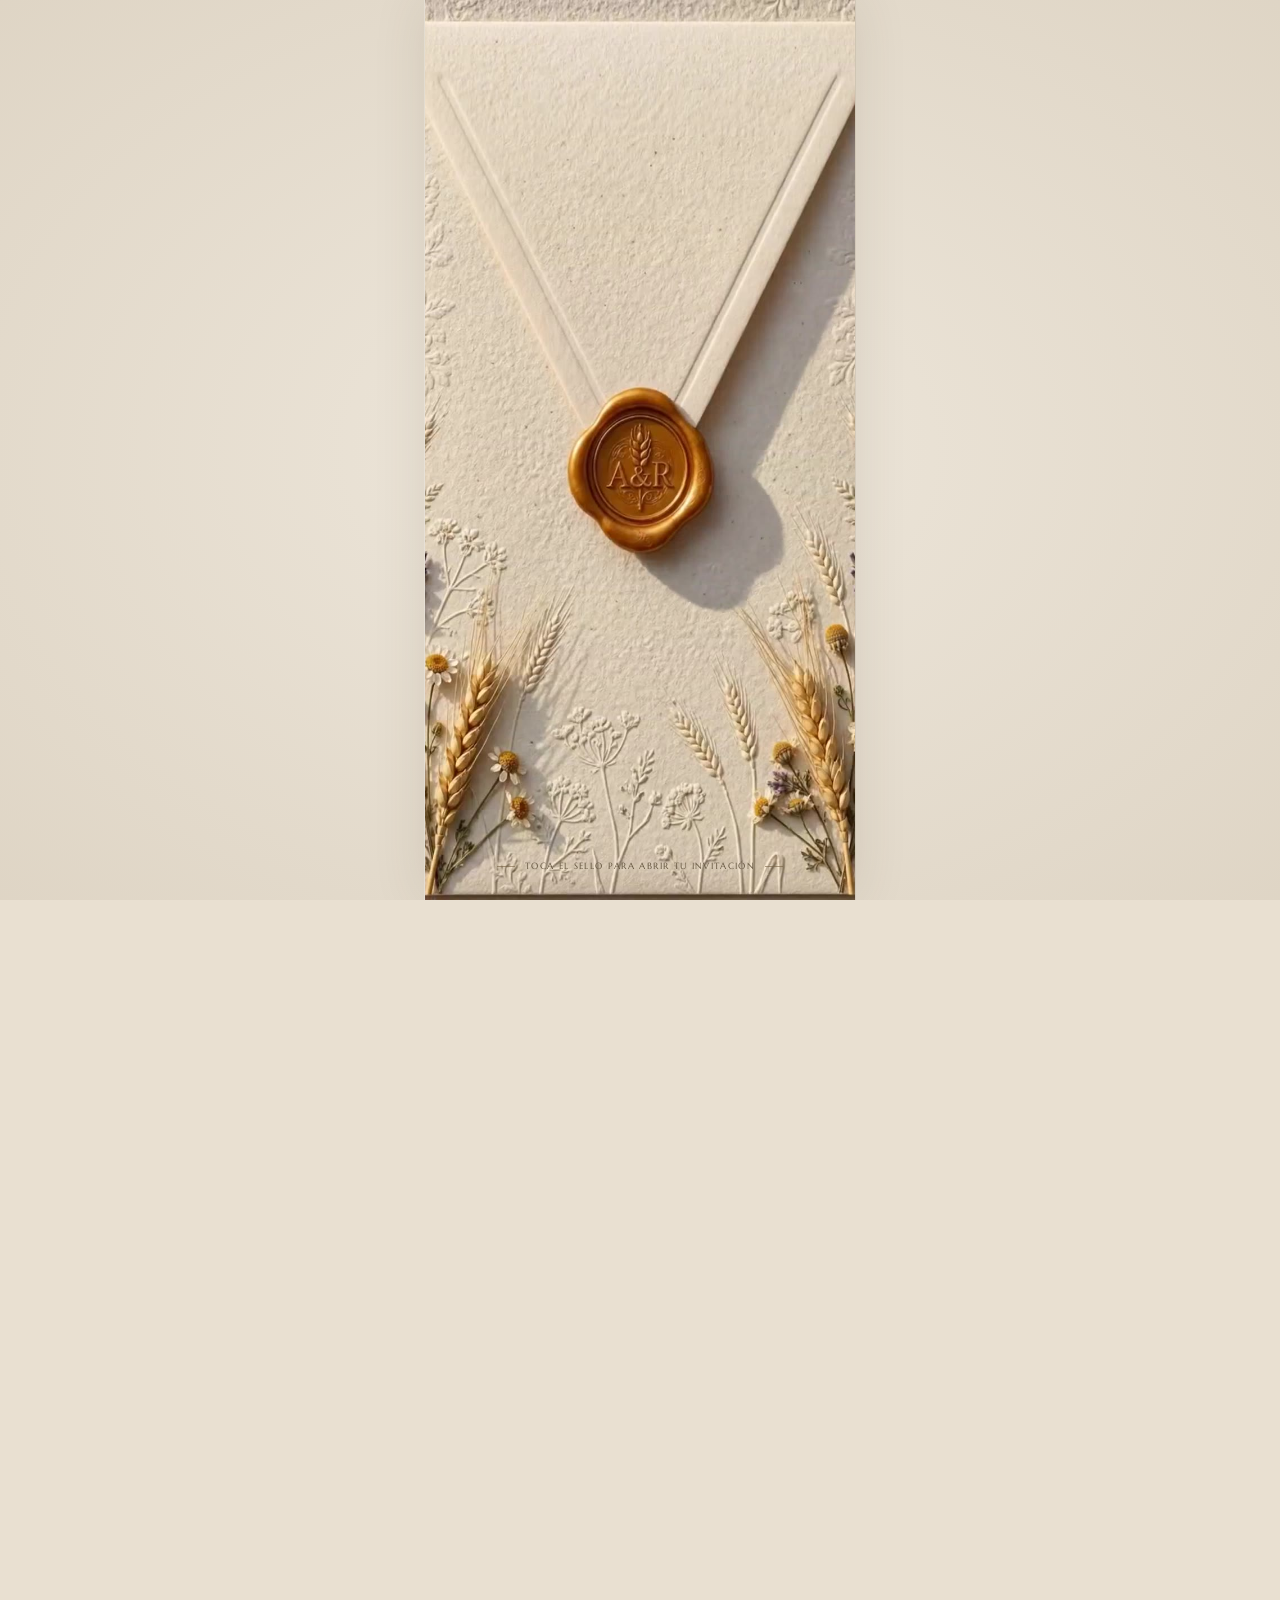
==== commit 3b5a4ede: "Add files via upload" ====
--- a/index.html
+++ b/index.html
@@ -32,66 +32,45 @@
   </video>
   <div class="ambient-wash" aria-hidden="true"></div>
 
-    <!-- Cuenta regresiva compacta, que aparece al comenzar a recorrer la invitación. -->
-    <div class="sticky-countdown" id="stickyCountdown" aria-label="Cuenta regresiva">
-      <div class="sticky-countdown-values">
-        <span><b data-count="days">000</b><small>DÍAS</small></span>
-        <span><b data-count="hours">00</b><small>HRS</small></span>
-        <span><b data-count="minutes">00</b><small>MIN</small></span>
-        <span><b data-count="seconds">00</b><small>SEG</small></span>
-      </div>
-      <button class="sticky-up" type="button" id="stickyTop" aria-label="Volver al inicio">⌃</button>
-    </div>
-
   <main class="invitation" id="invitation" aria-hidden="true">
     <section class="hero" id="inicio">
-      <img class="hero-photo" src="assets/pareja-portada.webp" alt="Abril y Ricardo" fetchpriority="high">
-      <div class="hero-shade"></div>
-      <div class="petals" aria-hidden="true"><i></i><i></i><i></i><i></i><i></i><i></i></div>
-      <div class="hero-content">
+      <div class="hero-visual">
+        <img class="hero-photo" src="assets/pareja-portada.webp" alt="Abril y Ricardo" fetchpriority="high">
+        <div class="hero-shade" aria-hidden="true"></div>
+        <div class="petals" aria-hidden="true"><i></i><i></i><i></i><i></i><i></i><i></i></div>
         <p class="hero-title-small">NOS CASAMOS</p>
         <img class="hero-logo" src="assets/logo-abril-ricardo.png" alt="Abril y Ricardo" fetchpriority="high">
-        <div class="hero-rule"><span></span><b>✦</b><span></span></div>
-        <p class="hero-date">05 · AGOSTO · 2027</p>
         <div class="countdown hero-countdown" aria-label="Cuenta regresiva">
           <div><strong data-count="days">000</strong><span>Días</span></div>
           <div><strong data-count="hours">00</strong><span>Horas</span></div>
           <div><strong data-count="minutes">00</strong><span>Min</span></div>
           <div><strong data-count="seconds">00</strong><span>Seg</span></div>
         </div>
-      </div>
-      <a class="scroll-cue" href="#fecha" aria-label="Desliza para descubrir la invitación"><span></span></a>
+        <a class="scroll-cue" href="#fecha" aria-label="Desliza para descubrir la invitación"><span></span></a>
+      </div>
     </section>
 
     <section class="section date-section" id="fecha">
       <div class="section-inner">
         <p class="eyebrow">LA FECHA</p>
         <h2>Raspa para revelar</h2>
-        <p class="section-intro">Descubre el día en que comienza nuestra historia como esposos.</p>
-        <div class="scratch-row" aria-label="Raspa los tres círculos para descubrir la fecha">
-          <div class="scratch-card"><span class="scratch-answer">05</span><small>DÍA</small><canvas class="scratch-layer" aria-label="Raspa para revelar el día"></canvas></div>
-          <div class="scratch-card"><span class="scratch-answer">08</span><small>MES</small><canvas class="scratch-layer" aria-label="Raspa para revelar el mes"></canvas></div>
-          <div class="scratch-card"><span class="scratch-answer">27</span><small>AÑO</small><canvas class="scratch-layer" aria-label="Raspa para revelar el año"></canvas></div>
-        </div>
-        <p class="scratch-caption">05 · 08 · 2027</p>
-        <div class="date-ticket">
-          <span class="ticket-side">ABRIL & RICARDO</span>
-          <div class="ticket-main"><small>RESERVA LA FECHA</small><strong>¡Nos casamos!</strong><span>Jueves · 5 de agosto de 2027</span><em>12:00 h · Catedral de San Cristóbal Mártir</em></div>
-          <span class="ticket-stamp">A<br>&<br>R</span>
-        </div>
+        <div class="scratch-row" aria-label="Raspa los sellos de cera para descubrir la fecha">
+          <div class="scratch-card"><span class="scratch-answer">05</span><canvas class="scratch-layer" aria-label="Raspa el sello para revelar el día"></canvas><small>DÍA</small></div>
+          <div class="scratch-card"><span class="scratch-answer scratch-answer-month">AGOSTO</span><canvas class="scratch-layer" aria-label="Raspa el sello para revelar el mes"></canvas><small>MES</small></div>
+          <div class="scratch-card"><span class="scratch-answer scratch-answer-year">2027</span><canvas class="scratch-layer" aria-label="Raspa el sello para revelar el año"></canvas><small>AÑO</small></div>
+        </div>
+        <p class="scratch-caption">Empieza por el día</p>
       </div>
     </section>
 
     <section class="section message-section envelope-message-section" id="mensaje">
       <div class="section-inner">
-        <p class="eyebrow">CON MUCHO CARIÑO</p>
-        <p class="section-intro envelope-intro">Hay momentos en la vida que se vuelven inolvidables. Con mucha alegría, queremos compartir el comienzo de esta nueva etapa con las personas que forman parte de nuestra historia.</p>
         <div class="envelope-art-wrap">
           <img class="envelope-art" src="assets/sobre-abierto.webp" alt="Sobre de papel marfil con una carta abierta" loading="lazy">
           <div class="envelope-letter-copy">
-            <h2>A los que hacen que sea fiesta</h2>
-            <p>Nos conocimos subiendo los escalones de cantera de una plaza, cada uno cargando el pastel de un cumpleaños distinto.</p>
-            <p>Sin ustedes esto sería nomás una fecha en el calendario; con ustedes, es nuestra fiesta.</p>
+            <h2>Y entonces, nos encontramos</h2>
+            <p>Fue en Sancris donde la vida decidió cruzar nuestros caminos. No hubo planes ni advertencias, solamente una mirada, una sonrisa y esa extraña sensación de haber encontrado algo especial.</p>
+            <p>Dicen que el amor llega cuando menos lo esperas, y nosotros tuvimos la suerte de encontrarlo en el mismo lugar, al mismo tiempo.</p>
           </div>
         </div>
         <p class="handwritten">Con cariño, Abril &amp; Ricardo.</p>
@@ -130,14 +109,63 @@
         <p class="eyebrow">EL GRAN DÍA</p>
         <h2>Así será nuestro día</h2>
         <p class="section-intro">Un día lleno de momentos especiales para celebrar juntos.</p>
-        <div class="timeline">
-          <div class="timeline-item"><time>12:00</time><span class="timeline-dot">✿</span><div><h3>Ceremonia</h3><p>Uniremos nuestras vidas ante Dios.</p></div></div>
-          <div class="timeline-item"><time>14:00</time><span class="timeline-dot">✿</span><div><h3>Recepción</h3><p>Bienvenida en Salón Uvence.</p></div></div>
-          <div class="timeline-item"><time>14:30</time><span class="timeline-dot">✿</span><div><h3>Cóctel de bienvenida</h3><p>Un momento para saludarnos.</p></div></div>
-          <div class="timeline-item"><time>15:30</time><span class="timeline-dot">✿</span><div><h3>Banquete</h3><p>Compartiremos la mesa y buenos momentos.</p></div></div>
-          <div class="timeline-item"><time>16:30</time><span class="timeline-dot">✿</span><div><h3>Brindis</h3><p>Por el amor y esta nueva etapa.</p></div></div>
-          <div class="timeline-item"><time>17:00</time><span class="timeline-dot">✿</span><div><h3>Primer baile</h3><p>Nuestro primer baile como esposos.</p></div></div>
-          <div class="timeline-item"><time>17:30</time><span class="timeline-dot">✿</span><div><h3>¡Que comience la fiesta!</h3><p>Bailemos y celebremos juntos.</p></div></div>
+        <div class="timeline" aria-label="Programa de la celebración">
+          <div class="timeline-item">
+            <span class="timeline-dot"><img src="assets/sello-cera-ar.webp" alt="" aria-hidden="true"></span>
+            <div class="timeline-copy">
+              <time datetime="12:00">12:00</time>
+              <h3>Ceremonia</h3>
+              <p>Uniremos nuestras vidas ante Dios.</p>
+            </div>
+          </div>
+          <div class="timeline-item">
+            <span class="timeline-dot"><img src="assets/sello-cera-ar.webp" alt="" aria-hidden="true"></span>
+            <div class="timeline-copy">
+              <time datetime="14:00">14:00</time>
+              <h3>Recepción</h3>
+              <p>Bienvenida en Salón Uvence.</p>
+            </div>
+          </div>
+          <div class="timeline-item">
+            <span class="timeline-dot"><img src="assets/sello-cera-ar.webp" alt="" aria-hidden="true"></span>
+            <div class="timeline-copy">
+              <time datetime="14:30">14:30</time>
+              <h3>Cóctel de bienvenida</h3>
+              <p>Un momento para saludarnos.</p>
+            </div>
+          </div>
+          <div class="timeline-item">
+            <span class="timeline-dot"><img src="assets/sello-cera-ar.webp" alt="" aria-hidden="true"></span>
+            <div class="timeline-copy">
+              <time datetime="15:30">15:30</time>
+              <h3>Banquete</h3>
+              <p>Compartiremos la mesa y buenos momentos.</p>
+            </div>
+          </div>
+          <div class="timeline-item">
+            <span class="timeline-dot"><img src="assets/sello-cera-ar.webp" alt="" aria-hidden="true"></span>
+            <div class="timeline-copy">
+              <time datetime="16:30">16:30</time>
+              <h3>Brindis</h3>
+              <p>Por el amor y esta nueva etapa.</p>
+            </div>
+          </div>
+          <div class="timeline-item">
+            <span class="timeline-dot"><img src="assets/sello-cera-ar.webp" alt="" aria-hidden="true"></span>
+            <div class="timeline-copy">
+              <time datetime="17:00">17:00</time>
+              <h3>Primer baile</h3>
+              <p>Nuestro primer baile como esposos.</p>
+            </div>
+          </div>
+          <div class="timeline-item">
+            <span class="timeline-dot"><img src="assets/sello-cera-ar.webp" alt="" aria-hidden="true"></span>
+            <div class="timeline-copy">
+              <time datetime="17:30">17:30</time>
+              <h3>¡Que comience la fiesta!</h3>
+              <p>Bailemos y celebremos juntos.</p>
+            </div>
+          </div>
         </div>
       </div>
     </section>
@@ -158,13 +186,11 @@
 
     <section class="section gallery-section" id="galeria">
       <div class="section-inner">
-        <p class="eyebrow">RECUERDOS QUE NOS ACOMPAÑAN</p>
         <button class="gallery-photo-launcher" id="openInfiniteGallery" type="button" aria-haspopup="dialog" aria-controls="infiniteGalleryShell" aria-label="Abrir la galería infinita de Abril y Ricardo">
           <img src="assets/gallery-entry-bouquet.webp" alt="Abril y Ricardo juntos, con su ramo de flores en primer plano" loading="lazy">
           <span class="gallery-photo-overlay">
-            <span class="gallery-photo-title">Nuestra galería</span>
-            <span class="gallery-photo-subtitle">Nuestra galería infinita como nuestro amor</span>
-            <span class="gallery-photo-arrow" aria-hidden="true">↗</span>
+            <span class="gallery-photo-title">Galería infinita</span>
+            <span class="gallery-photo-subtitle">Entrar a galería</span>
           </span>
         </button>
       </div>
@@ -172,7 +198,7 @@
 
     <section class="section gifts-section" id="regalo">
       <div class="section-inner">
-        <p class="eyebrow">LO MÁS IMPORTANTE</p>
+        <img class="gift-section-art" src="assets/regalo-botanico.webp" alt="Regalo envuelto en papel kraft con flores y una etiqueta" loading="lazy">
         <h2>Mesa de regalos</h2>
         <div class="gift-card">
           <span class="gift-icon">♡</span>
@@ -184,20 +210,127 @@
 
     <section class="section rsvp-section" id="confirmacion">
       <div class="section-inner">
-        <p class="eyebrow">QUEREMOS CONTAR CONTIGO</p>
-        <h2>Confirma tu asistencia</h2>
-        <p class="section-intro">Nos encantaría contar contigo en este día tan especial. Por favor, confirma tu asistencia por WhatsApp.</p>
-        <div class="rsvp-card">
-          <label for="guestName">Tu nombre</label>
-          <input id="guestName" type="text" autocomplete="name" placeholder="Escribe tu nombre">
-          <p class="rsvp-question">¿Podremos contar contigo?</p>
-          <div class="rsvp-options">
-            <button class="rsvp-option is-selected" type="button" data-rsvp="Sí, asistiré">Sí, asistiré</button>
-            <button class="rsvp-option" type="button" data-rsvp="Lo siento, no podré asistir">No podré asistir</button>
-          </div>
-          <a class="whatsapp-cta" id="rsvpWhatsapp" href="https://wa.me/529613805924?text=Hola%2C%20quiero%20confirmar%20mi%20asistencia%20a%20la%20boda%20de%20Abril%20y%20Ricardo." target="_blank" rel="noopener noreferrer">CONFIRMAR POR WHATSAPP <span>↗</span></a>
-          <p class="contact-line">961 380 5924</p>
-        </div>
+        <div class="rsvp-card attendance-card">
+          <div class="attendance-switch-row">
+            <span class="attendance-label attendance-label-no">NO PODRÉ</span>
+            <button class="attendance-switch" id="attendanceSwitch" type="button" role="switch" aria-checked="true" aria-label="Cambiar respuesta: actualmente sí asistiré">
+              <img class="attendance-track" src="assets/rsvp-track.webp" alt="" aria-hidden="true">
+              <img class="attendance-knob" src="assets/rsvp-knob.webp" alt="" aria-hidden="true">
+            </button>
+            <span class="attendance-label attendance-label-yes is-active">SÍ, ASISTIRÉ</span>
+          </div>
+          <p class="attendance-helper" id="attendanceHelper">Puedes cambiar tu respuesta</p>
+          <p class="attendance-message" id="attendanceMessage" aria-live="polite">Qué alegría. Los esperamos.</p>
+          <form class="attendance-form" id="attendanceForm">
+            <div class="attendance-name-field">
+              <label for="attendanceName">TU NOMBRE</label>
+              <input id="attendanceName" name="guestName" type="text" autocomplete="name" maxlength="80" placeholder="Escribe tu nombre completo" required>
+            </div>
+            <button class="attendance-send-button" id="rsvpSubmitButton" type="submit">ENVIAR RESPUESTA <span aria-hidden="true">↗</span></button>
+            <p class="attendance-privacy-note">Tu respuesta se enviará por WhatsApp.</p>
+          </form>
+        </div>
+      </div>
+    </section>
+
+    <!-- Cabina fotográfica: marco solo para la muestra; la foto real lleva únicamente el logotipo -->
+    <section class="section photo-booth-section" id="foto-boda" aria-label="Tómate una foto en la boda">
+      <div class="section-inner photo-booth-inner">
+        <header class="photo-booth-heading">
+          <p class="photo-booth-eyebrow">UN RECUERDO PARA COMPARTIR</p>
+          <h2>Tómate una <em>foto</em></h2>
+          <span class="photo-booth-heading-rule" aria-hidden="true"></span>
+          <p class="photo-booth-subtitle">TU FOTO CON EL LOGOTIPO DE LOS NOVIOS</p>
+        </header>
+
+        <div class="photo-booth-frame-wrap" id="photoBoothMockup">
+          <canvas class="photo-booth-canvas" id="photoBoothCanvas" width="1293" height="1217" role="img" aria-label="Ejemplo decorativo de una fotografía dentro del marco floral de la invitación">
+            Ejemplo decorativo de una fotografía dentro del marco floral de la invitación.
+          </canvas>
+          <button class="photo-booth-capture-target" id="takePhotoButton" type="button" aria-label="Tomar una foto o elegir una fotografía del teléfono">
+            <span class="visually-hidden">Tomar la foto</span>
+          </button>
+        </div>
+        <div class="photo-booth-result-wrap" id="photoBoothResultWrap" hidden>
+          <canvas class="photo-booth-result-canvas" id="photoBoothResultCanvas" width="1200" height="900" role="img" aria-label="Tu fotografía con el logotipo de Abril y Ricardo, sin marco decorativo"></canvas>
+        </div>
+
+        <div class="photo-booth-couple">
+          <p>EN LA BODA DE</p>
+          <h3>Abril &amp; Ricardo</h3>
+          <span>5 DE AGOSTO DE 2027</span>
+        </div>
+
+        <input class="photo-booth-file-input" id="photoBoothInput" type="file" accept="image/*" capture="user" aria-label="Tomar o seleccionar una fotografía">
+
+        <button class="photo-booth-main-cta" id="photoBoothMainCta" type="button">
+          <span aria-hidden="true">◎</span> TOMAR LA FOTO
+        </button>
+        <p class="photo-booth-instruction">Toca «Tomar la foto» y permite el acceso a la cámara de tu teléfono.</p>
+        <p class="photo-booth-description">Tómate una foto y añadiremos discretamente el logotipo de Abril & Ricardo en la parte inferior. Podrás descargarla sin marcos ni adornos.</p>
+
+        <div class="photo-booth-actions" id="photoBoothActions" hidden>
+          <p class="photo-booth-preview-label">TU RECUERDO ESTÁ LISTO</p>
+          <p class="photo-booth-status" id="photoBoothStatus" role="status" aria-live="polite">Así quedará tu fotografía con el logotipo blanco de los novios, sin marco decorativo.</p>
+          <div class="photo-booth-action-buttons">
+            <button class="photo-booth-primary" id="savePhotoButton" type="button">GUARDAR EN EL ÁLBUM</button>
+            <button class="photo-booth-secondary" id="downloadPhotoButton" type="button">DESCARGAR FOTO</button>
+          </div>
+          <div class="photo-booth-reset-row">
+            <button class="photo-booth-text-button" id="retakePhotoButton" type="button">VOLVER A TOMAR</button>
+            <button class="photo-booth-text-button photo-booth-delete" id="deletePhotoButton" type="button">ELIMINAR FOTO</button>
+          </div>
+        </div>
+        <p class="photo-booth-status photo-booth-status-idle" id="photoBoothIdleStatus" role="status" aria-live="polite">Aquí aparecerá tu fotografía. Toca el botón para tomarla.</p>
+
+        <div class="ar-camera-modal" id="arPhotoCameraModal" hidden aria-hidden="true">
+          <div class="ar-camera-dialog" role="dialog" aria-modal="true" aria-labelledby="arPhotoCameraTitle">
+            <div class="ar-camera-topbar">
+              <h3 id="arPhotoCameraTitle">Tómate una foto</h3>
+              <button type="button" class="ar-camera-close" id="arPhotoCameraClose" aria-label="Cerrar cámara">×</button>
+            </div>
+            <div class="ar-camera-view">
+              <video id="arPhotoCameraVideo" autoplay playsinline muted></video>
+              <canvas id="arPhotoCameraCapture" hidden></canvas>
+              <div class="ar-camera-hint" id="arPhotoCameraHint">Coloca tu rostro dentro del encuadre</div>
+            </div>
+            <div class="ar-camera-controls">
+              <button type="button" class="ar-camera-shutter" id="arPhotoCameraCaptureButton"><span></span><b>CAPTURAR</b></button>
+              <button type="button" class="ar-camera-file" id="arPhotoCameraFileButton">ELEGIR DEL CELULAR</button>
+            </div>
+            <p class="ar-camera-error" id="arPhotoCameraError" role="status" aria-live="polite"></p>
+          </div>
+        </div>
+      </div>
+    </section>
+
+
+    <!-- Álbum colaborativo: función independiente de la cabina con logotipo -->
+    <section class="section shared-gallery-section" id="fotos-fiesta" aria-label="Fotos colaborativas de la fiesta">
+      <div class="section-inner shared-gallery-inner">
+        <div class="shared-gallery-art" aria-hidden="true">
+          <div class="shared-gallery-polaroids">
+            <span class="shared-polaroid shared-polaroid-one">♡</span>
+            <span class="shared-polaroid shared-polaroid-two">✦</span>
+            <span class="shared-polaroid shared-polaroid-three">♡</span>
+          </div>
+          <div class="shared-gallery-camera"><span>◎</span></div>
+        </div>
+        <div class="shared-gallery-heading">
+          <p class="shared-gallery-eyebrow">UN RECUERDO ENTRE TODOS</p>
+          <h2>Las fotos de la <em>fiesta</em></h2>
+          <p>Toma tus fotos y mira las de todos, en el momento.</p>
+        </div>
+        <button class="shared-gallery-how-toggle" id="sharedGalleryHowToggle" type="button" aria-expanded="false" aria-controls="sharedGalleryHowPanel">
+          CÓMO FUNCIONA <span aria-hidden="true">⌃</span>
+        </button>
+        <div class="shared-gallery-how-panel" id="sharedGalleryHowPanel" hidden>
+          <div class="shared-gallery-step"><b>1</b><p><strong>Toca el botón</strong><br>Abre la cámara de tu celular o elige un recuerdo.</p></div>
+          <div class="shared-gallery-step"><b>2</b><p><strong>Comparte tu recuerdo</strong><br>Sube fotografías, videos, mensajes o un saludo de voz.</p></div>
+          <div class="shared-gallery-step"><b>3</b><p><strong>Queda en la galería</strong><br>Todos podrán ver y descargar los recuerdos compartidos.</p></div>
+          <p class="shared-gallery-note">Cada recuerdo forma parte de nuestra historia.</p>
+        </div>
+        <a class="shared-gallery-enter" href="galeria-fiesta.html">ENTRAR A LA GALERÍA <span aria-hidden="true">↗</span></a>
       </div>
     </section>
 
@@ -211,14 +344,16 @@
     </section>
 
     <footer class="footer-section">
-      <div class="footer-shade"></div>
+      <div class="footer-shade" aria-hidden="true"></div>
       <div class="footer-content">
-        <p class="eyebrow">GRACIAS POR SER PARTE DE NUESTRA HISTORIA</p>
         <h2>¡Gracias!</h2>
-        <p>El amor se celebra mejor cuando se comparte con las personas que queremos.</p>
-        <p class="footer-invite">¡TE ESPERAMOS!</p>
-        <img class="footer-logo" src="assets/logo-abril-ricardo.png" alt="Abril y Ricardo" loading="lazy">
-        <small>05 · AGOSTO · 2027</small>
+        <div class="footer-heart-divider" aria-hidden="true"><span></span><b>♡</b><span></span></div>
+        <p class="footer-thanks">POR SER PARTE DE<br>NUESTRA HISTORIA</p>
+        <div class="footer-leaf-divider" aria-hidden="true"><span></span><b>❧</b><span></span></div>
+        <button class="footer-close-envelope" id="closeEnvelope" type="button" aria-label="Cerrar sobre y volver al inicio de la invitación">
+          <img src="assets/sello-cerrar-sobre.webp" alt="" loading="lazy">
+          <span>CERRAR SOBRE</span>
+        </button>
       </div>
     </footer>
   </main>
@@ -232,12 +367,14 @@
   <audio id="inviteMusic" preload="metadata" loop>
     <source src="assets/riptide-vance-joy.mp3" type="audio/mpeg">
   </audio>
-  <button class="music-toggle" id="musicToggle" type="button" aria-label="Pausar música" aria-pressed="true" title="Pausar o reanudar Riptide">
+  <button class="music-toggle" id="musicToggle" type="button" role="switch" aria-label="Pausar música" aria-checked="true" aria-pressed="true" title="Pausar o reanudar Riptide">
     <span class="music-toggle-note" aria-hidden="true">♫</span>
-    <span class="music-toggle-label">MÚSICA</span>
   </button>
 <script src="js/infinite-gallery.js"></script>
   <script src="js/gallery-config.js"></script>
   <script src="js/app.js"></script>
+  <script src="js/photo-booth-config.js"></script>
+  <script src="js/photo-booth.js"></script>
+  <script src="js/shared-gallery-entry.js"></script>
 </body>
 </html>
--- a/css/styles.css
+++ b/css/styles.css
@@ -178,7 +178,7 @@
   padding: 0 18px max(82px, env(safe-area-inset-bottom));
   text-shadow: 0 2px 14px rgba(0,0,0,.37);
 }
-.hero-kicker, .hero-title-small, .eyebrow, .hero-date, .letter-card-top, .ticket-main small, .ticket-side, .ticket-stamp, .date-ticket .ticket-main em, .date-ticket .ticket-main span, .sticky-countdown small, .dress-code strong, .gallery-slide small, .attire-grid figcaption, .place-copy .eyebrow, .footer-content small, .footer-invite {
+.hero-kicker, .hero-title-small, .eyebrow, .hero-date, .letter-card-top, .dress-code strong, .gallery-slide small, .attire-grid figcaption, .place-copy .eyebrow, .footer-content small, .footer-invite {
   font-family: "Marcellus", Georgia, serif;
   text-transform: uppercase;
   letter-spacing: .17em;
@@ -210,32 +210,6 @@
 .petals i:nth-child(1){left:12%;animation-delay:0s}.petals i:nth-child(2){left:26%;animation-delay:4s;animation-duration:14s;transform:scale(.7)}.petals i:nth-child(3){left:43%;animation-delay:2s;animation-duration:10s}.petals i:nth-child(4){left:63%;animation-delay:6s;animation-duration:13s;transform:scale(.7)}.petals i:nth-child(5){left:78%;animation-delay:1s;animation-duration:15s}.petals i:nth-child(6){left:91%;animation-delay:7s;animation-duration:11s}
 @keyframes petalFall { 0%{transform:translate3d(0,-5vh,0) rotate(0);opacity:0} 12%{opacity:.7} 55%{transform:translate3d(18px,55vh,0) rotate(190deg)} 100%{transform:translate3d(-18px,112vh,0) rotate(380deg);opacity:0} }
 
-/* Cuenta regresiva superior, aparece al bajar de la portada. */
-.sticky-countdown {
-  position: fixed;
-  z-index: 20;
-  top: 0;
-  left: 50%;
-  width: min(100vw, var(--page-width));
-  min-height: 43px;
-  padding: 5px 10px 5px 18px;
-  display: flex;
-  align-items: center;
-  justify-content: space-between;
-  color: #f7f2e8;
-  background: rgba(56, 61, 45, .90);
-  backdrop-filter: blur(9px);
-  box-shadow: 0 4px 16px rgba(0,0,0,.12);
-  transform: translate(-50%, -115%);
-  transition: transform .35s ease;
-}
-.sticky-countdown.is-visible { transform: translate(-50%, 0); }
-.sticky-countdown-values { display: flex; justify-content: center; align-items: center; gap: 15px; }
-.sticky-countdown-values span { display: flex; align-items: baseline; gap: 3px; }
-.sticky-countdown-values b { font: 15px "Cormorant Garamond", Georgia, serif; font-variant-numeric: tabular-nums; }
-.sticky-countdown small { font-size: 6px; opacity: .8; letter-spacing: .1em; }
-.sticky-up { display: grid; place-items: center; width: 30px; height: 30px; border: 0; border-radius: 50%; color: #f8f4e8; background: rgba(255,255,255,.13); font-size: 20px; cursor: pointer; }
-
 /* Secciones sobre el video fijo, con papel translúcido como en el sitio de referencia. */
 .section {
   position: relative;
@@ -262,46 +236,35 @@
   font-size: 16px;
   line-height: 1.32;
 }
-.date-section { padding-top: 55px; padding-bottom: 44px; }
-.date-section .section-intro { max-width: 315px; margin-bottom: 22px; }
-.scratch-row { display: flex; justify-content: center; gap: 15px; margin: 0 auto 9px; }
-.scratch-card { position: relative; display: flex; flex-direction: column; align-items: center; width: 69px; gap: 4px; }
+.date-section { padding-top: 55px; padding-bottom: 42px; }
+.date-section .section-intro { max-width: 315px; margin-bottom: 20px; }
+.scratch-intro { max-width: 300px; }
+.scratch-row { display: flex; align-items: flex-start; justify-content: center; gap: clamp(5px, 3.6vw, 16px); margin: 4px auto 0; }
+.scratch-card { position: relative; display: flex; flex-direction: column; align-items: center; width: 82px; min-height: 118px; gap: 0; }
 .scratch-answer {
+  position: absolute;
+  z-index: 1;
+  top: 12px;
+  left: 50%;
+  transform: translateX(-50%);
   display: grid;
   place-items: center;
-  width: 65px;
-  height: 65px;
+  width: 57px;
+  height: 57px;
   border: 1px solid rgba(160,146,113,.55);
   border-radius: 50%;
   color: #5c5d4c;
-  background: rgba(248,246,237,.82);
-  font: 28px "Cormorant Garamond", Georgia, serif;
-  box-shadow: inset 0 0 0 4px rgba(255,255,255,.32), 0 5px 12px rgba(93,76,46,.08);
-}
-.scratch-card small { font: 7px "Marcellus", Georgia, serif; letter-spacing: .14em; color: #817a67; }
-.scratch-layer { position: absolute; z-index: 2; top: 0; left: 2px; width: 65px; height: 65px; border-radius: 50%; touch-action: none; cursor: crosshair; }
-.scratch-caption { margin: 3px 0 25px; color: #827966; font-size: 12px; letter-spacing: .18em; }
-.date-ticket {
-  position: relative;
-  display: flex;
-  align-items: stretch;
-  min-height: 126px;
-  max-width: 350px;
-  margin: 0 auto;
-  padding: 14px 10px;
-  background: rgba(249,246,236,.78);
-  border: 1px solid rgba(163,148,116,.48);
-  box-shadow: 0 8px 18px rgba(87,70,43,.12);
-  overflow: hidden;
-}
-.date-ticket::before { content: ""; position: absolute; inset: 6px; border: 1px solid rgba(165,150,116,.25); pointer-events: none; }
-.ticket-side { width: 23px; display: grid; place-items: center; writing-mode: vertical-rl; transform: rotate(180deg); font-size: 6px; color: #85795e; letter-spacing: .15em; }
-.ticket-main { flex: 1; display: flex; flex-direction: column; align-items: center; justify-content: center; padding: 0 6px; }
-.ticket-main small { color: #77715e; font-size: 7px; margin-bottom: 5px; }
-.ticket-main strong { font: 28px "Great Vibes", cursive; color: #5c5a49; line-height: 1.05; }
-.ticket-main span { font-size: 7px; letter-spacing: .08em; color: #6b6656; margin-top: 6px; }
-.ticket-main em { margin-top: 5px; font-style: normal; font-size: 6px; letter-spacing: .04em; color: #817b68; text-align: center; }
-.ticket-stamp { align-self: center; display: grid; place-items: center; width: 36px; height: 42px; border: 1px solid rgba(145,128,95,.55); border-radius: 50%; font-size: 8px; line-height: 1.1; color: #8a7957; }
+  background: rgba(248,246,237,.88);
+  font: 29px "Cormorant Garamond", Georgia, serif;
+  box-shadow: inset 0 0 0 4px rgba(255,255,255,.32), 0 4px 10px rgba(93,76,46,.08);
+}
+.scratch-answer-month { font-size: 16px; letter-spacing: .02em; }
+.scratch-answer-year { font-size: 20px; }
+.scratch-card small { margin-top: 1px; font: 9px "Marcellus", Georgia, serif; letter-spacing: .14em; color: #817a67; }
+.scratch-layer { position: relative; z-index: 2; display: block; width: 78px; height: 85px; margin: 0 auto; touch-action: none; cursor: grab; }
+.scratch-layer:active { cursor: grabbing; }
+.scratch-layer.is-cleared { opacity: 0; transition: opacity .35s ease; }
+.scratch-caption { margin: 8px 0 0; color: #827966; font: 11px "Marcellus", Georgia, serif; letter-spacing: .12em; }
 
 .message-section { padding-top: 46px; padding-bottom: 48px; }
 .letter-card {
@@ -372,7 +335,8 @@
 .timeline::before { content: ""; position: absolute; top: 23px; bottom: 22px; left: 50%; border-left: 1px dashed rgba(146,136,105,.58); }
 .timeline-item { position: relative; display: grid; grid-template-columns: 1fr 30px 1fr; align-items: start; min-height: 63px; text-align: left; }
 .timeline-item time { padding: 1px 9px 0 0; text-align: right; color: #686656; font: 16px "Cormorant Garamond", Georgia, serif; font-variant-numeric: tabular-nums; }
-.timeline-dot { z-index: 1; display: grid; place-items: center; width: 22px; height: 22px; margin: 0 auto; border: 1px solid rgba(146,137,103,.58); border-radius: 50%; color: #8a8a70; background: #f8f5eb; font-size: 10px; }
+.timeline-dot { z-index: 1; display: grid; place-items: center; width: 28px; height: 30px; margin: -3px auto 0; border: 0; border-radius: 0; background: transparent; }
+.timeline-dot img { display: block; width: 25px; height: 28px; object-fit: contain; filter: drop-shadow(0 2px 3px rgba(94,65,24,.22)); }
 .timeline-item > div { padding: 0 0 0 8px; }
 .timeline-item h3 { margin: -1px 0 2px; color: #5d5b4d; font: 18px "Cormorant Garamond", Georgia, serif; line-height: 1.05; }
 .timeline-item p { margin: 0; color: #77715f; font-size: 12px; line-height: 1.2; }
@@ -472,7 +436,7 @@
   .section { padding-left: 15px; padding-right: 15px; }
   .hero h1 { font-size: 54px; }
   .hero-content { padding-left: 13px; padding-right: 13px; }
-  .scratch-row { gap: 9px; }
+  .scratch-row { gap: 5px; }
   .timeline { padding-left: 6px; padding-right: 6px; }
   .timeline-item { grid-template-columns: 1fr 26px 1fr; }
   .timeline-item h3 { font-size: 16px; }
@@ -641,6 +605,7 @@
 }
 .infinite-gallery-close:focus-visible { outline: 2px solid #e8d9bd; outline-offset: 3px; }
 .infinite-gallery-shell .ig-title {
+  display: none !important;
   top: max(92px, calc(env(safe-area-inset-top) + 72px));
   left: 50%;
   width: min(88%, 540px);
@@ -676,7 +641,6 @@
   text-align: center;
 }
 html.gallery-open, body.gallery-open { overflow: hidden !important; overscroll-behavior: none; }
-body.gallery-open .sticky-countdown { visibility: hidden; }
 
 /* Legibilidad: las etiquetas y los controles no deben parecer microtexto. */
 .opening-caption { font-size: 9px; letter-spacing: .15em; }
@@ -685,11 +649,6 @@
 .section-intro, .body-copy { font-size: 17px; line-height: 1.38; }
 .scratch-card small { font-size: 9px; }
 .scratch-caption { font-size: 13px; }
-.ticket-side { font-size: 8px; }
-.ticket-main small { font-size: 9px; }
-.ticket-main span { font-size: 10px; }
-.ticket-main em { font-size: 9px; line-height: 1.25; }
-.ticket-stamp { font-size: 9px; }
 .place-copy .eyebrow { font-size: 10px; }
 .place-copy h3 { font-size: 29px; }
 .place-copy p:not(.eyebrow):not(.place-name) { font-size: 16px; line-height: 1.35; }
@@ -714,7 +673,6 @@
   margin: 12px auto 7px;
   filter: drop-shadow(0 2px 12px rgba(0,0,0,.35));
 }
-.sticky-countdown small { font-size: 8px; }
 
 @media (max-width: 360px) {
   .hero-logo { width: 100%; max-height: 104px; }
@@ -759,3 +717,1607 @@
 .music-toggle.is-paused { background: rgba(105,91,67,.78); }
 body.gallery-open .music-toggle { visibility: hidden; }
 @media (max-width: 360px) { .music-toggle { height: 39px; min-width: 39px; padding: 0 10px; } }
+
+/* ================================================================
+   Corrección definitiva de portada: fotografía original sin bandas
+   desenfocadas añadidas. La imagen conserva su proporción real.
+   ================================================================ */
+.hero {
+  display: flex;
+  flex-direction: column;
+  align-items: stretch;
+  justify-content: flex-start;
+  min-height: 100vh;
+  min-height: 100svh;
+  height: auto;
+  background: #191914;
+}
+.hero-photo {
+  position: relative;
+  inset: auto;
+  display: block;
+  flex: 0 0 auto;
+  width: 100%;
+  height: auto;
+  aspect-ratio: 2048 / 1888;
+  object-fit: contain;
+  object-position: center center;
+  z-index: 0;
+}
+.hero-shade {
+  position: absolute;
+  inset: 0;
+  z-index: 1;
+  pointer-events: none;
+  background: linear-gradient(
+    180deg,
+    rgba(18, 19, 15, 0) 0%,
+    rgba(18, 19, 15, 0) 31%,
+    rgba(18, 19, 15, .16) 43%,
+    rgba(22, 23, 18, .82) 62%,
+    #171812 100%
+  );
+}
+.hero-content {
+  position: relative;
+  z-index: 3;
+  flex: 1 0 auto;
+  width: 100%;
+  min-height: 0;
+  display: flex;
+  flex-direction: column;
+  align-items: center;
+  justify-content: center;
+  padding: 17px 18px max(70px, env(safe-area-inset-bottom));
+  margin: 0;
+  text-shadow: 0 2px 14px rgba(0,0,0,.38);
+}
+.hero-title-small { margin-bottom: 5px; }
+.hero-logo { width: min(94%, 370px); max-height: 112px; margin-bottom: 8px; }
+.hero-date { margin-bottom: 14px; }
+.hero .countdown { width: min(100%, 350px); }
+.hero .scroll-cue { z-index: 4; }
+
+@media (max-height: 720px) and (min-width: 361px) {
+  .hero-content { padding-top: 10px; padding-bottom: max(58px, env(safe-area-inset-bottom)); }
+  .hero-logo { max-height: 88px; }
+  .hero-date { margin-bottom: 10px; }
+  .hero .countdown strong { font-size: 29px; }
+}
+@media (max-width: 360px) {
+  .hero-content { padding-left: 13px; padding-right: 13px; }
+  .hero-logo { max-height: 91px; }
+}
+
+
+/* ================================================================
+   PORTADA EDITORIAL ABRIL & RICARDO
+   Referencia: foto vertical, fundido marfil, logotipo y countdown abajo.
+   ================================================================ */
+.hero {
+  position: relative;
+  isolation: isolate;
+  display: flex;
+  flex-direction: column;
+  align-items: stretch;
+  justify-content: flex-start;
+  min-height: 100svh;
+  height: auto;
+  overflow: hidden;
+  background: #f3e5d2;
+  color: #575035;
+  text-align: center;
+}
+.hero-visual {
+  position: relative;
+  flex: 0 0 auto;
+  width: 100%;
+  aspect-ratio: .58;
+  overflow: hidden;
+  background: #f3e5d2;
+}
+.hero-photo {
+  position: absolute;
+  inset: 0;
+  display: block;
+  width: 100%;
+  height: 100%;
+  object-fit: cover;
+  object-position: 50% 45%;
+  z-index: 0;
+}
+.hero-shade {
+  position: absolute;
+  inset: 0;
+  z-index: 1;
+  pointer-events: none;
+  background: linear-gradient(
+    180deg,
+    rgba(22, 17, 12, .06) 0%,
+    rgba(22, 17, 12, 0) 48%,
+    rgba(243, 229, 210, .16) 66%,
+    rgba(243, 229, 210, .78) 88%,
+    #f3e5d2 100%
+  );
+}
+.hero-visual .petals { z-index: 2; }
+.hero-title-small {
+  position: absolute;
+  z-index: 3;
+  left: 0;
+  right: 0;
+  bottom: clamp(112px, 29vw, 138px);
+  margin: 0;
+  color: #fff8ed;
+  font-family: "Marcellus", Georgia, serif;
+  font-size: 10px;
+  font-weight: 500;
+  letter-spacing: .20em;
+  text-shadow: 0 1px 8px rgba(30, 22, 12, .36);
+}
+.hero-logo {
+  position: absolute;
+  z-index: 3;
+  left: 50%;
+  bottom: clamp(23px, 6vw, 35px);
+  transform: translateX(-50%);
+  display: block;
+  width: min(77%, 340px);
+  height: auto;
+  max-height: none;
+  object-fit: contain;
+  margin: 0;
+  filter: none;
+}
+.hero-content.hero-details {
+  position: relative;
+  z-index: 3;
+  flex: 1 0 auto;
+  display: flex;
+  flex-direction: column;
+  align-items: center;
+  justify-content: flex-start;
+  width: 100%;
+  margin: 0;
+  padding: 5px 20px max(54px, env(safe-area-inset-bottom));
+  background: #f3e5d2;
+  color: #575035;
+  text-shadow: none;
+}
+.hero-details .hero-rule {
+  margin: 0 auto 9px;
+  color: #8b7951;
+}
+.hero-details .hero-rule span { background: rgba(112, 96, 58, .48); }
+.hero-details .hero-date {
+  margin: 0 0 16px;
+  color: #5b5339;
+  font-size: 11px;
+  letter-spacing: .19em;
+}
+.hero-details .countdown {
+  width: min(100%, 350px);
+  max-width: 350px;
+  gap: 10px;
+  color: #514a32;
+}
+.hero-details .countdown strong {
+  color: #514a32;
+  font-size: clamp(30px, 7.5vw, 37px);
+  font-weight: 400;
+  line-height: 1;
+}
+.hero-details .countdown span {
+  color: #625a41;
+  font-size: 9px;
+  letter-spacing: .13em;
+}
+.hero .scroll-cue {
+  z-index: 5;
+  bottom: max(11px, env(safe-area-inset-bottom));
+}
+.hero .scroll-cue span { border-color: #817653; }
+
+@media (min-width: 700px) {
+  .hero-visual { aspect-ratio: .58; }
+  .hero-title-small { bottom: 140px; }
+  .hero-logo { width: min(77%, 340px); }
+  .hero-content.hero-details { padding-top: 7px; }
+}
+@media (max-width: 360px) {
+  .hero-visual { aspect-ratio: .58; }
+  .hero-title-small { bottom: 112px; font-size: 9px; }
+  .hero-logo { width: 78%; bottom: 21px; }
+  .hero-content.hero-details { padding-left: 12px; padding-right: 12px; }
+  .hero-details .countdown { gap: 4px; }
+  .hero-details .countdown strong { font-size: 28px; }
+  .hero-details .countdown span { font-size: 8px; }
+}
+
+
+/* === Ajustes de secciones solicitados: sellos, carta, protocolo, regalo y asistencia === */
+.date-section { padding-top: 48px; padding-bottom: 43px; }
+.date-section .section-inner { max-width: 370px; margin: 0 auto; }
+.scratch-row {
+  width: 100%; max-width: 352px; margin: 13px auto 0;
+  display: flex; justify-content: center; align-items: flex-start;
+  gap: clamp(2px, 1.7vw, 10px);
+}
+.scratch-card {
+  position: relative; display: flex; flex: 0 0 108px; flex-direction: column;
+  align-items: center; width: 108px; min-height: 145px; overflow: visible;
+}
+.scratch-answer {
+  position: absolute; z-index: 1; top: 8px; left: 50%; transform: translateX(-50%);
+  display: grid; place-items: center; width: 88px; height: 88px; box-sizing: border-box;
+  padding: 0 7px; border: 1px solid rgba(151,132,91,.62); border-radius: 50%;
+  color: #5c5d4c; background: rgba(250,247,237,.97);
+  box-shadow: inset 0 0 0 5px rgba(255,255,255,.38), 0 5px 13px rgba(93,76,46,.13);
+  font: 34px/1.05 "Cormorant Garamond", Georgia, serif; white-space: nowrap;
+}
+.scratch-answer-month { font-size: 16px; letter-spacing: .005em; }
+.scratch-answer-year { font-size: 21px; letter-spacing: .015em; }
+.scratch-layer {
+  position: relative; z-index: 2; display: block; width: 104px; height: 114px;
+  margin: 0 auto; touch-action: none; user-select: none; -webkit-user-select: none;
+  -webkit-tap-highlight-color: transparent; cursor: grab; pointer-events: auto;
+  transition: opacity .78s cubic-bezier(.22,.61,.36,1), filter .2s ease;
+}
+.scratch-layer.is-scratching { cursor: grabbing; filter: drop-shadow(0 2px 4px rgba(104,67,20,.25)); }
+.scratch-layer.is-cleared { opacity: 0; pointer-events: none; }
+.scratch-card small {
+  display: block; margin-top: 1px; color: #756e5c;
+  font: 12px/1.4 "Marcellus", Georgia, serif; letter-spacing: .13em;
+}
+.scratch-caption { margin: 12px 0 0; color: #827966; font: 14px "Marcellus", Georgia, serif; letter-spacing: .12em; }
+
+/* El sobre conserva su composición, ahora con el relato definitivo sin encabezado repetido. */
+.envelope-message-section { padding-top: 40px; }
+.envelope-message-section .envelope-art-wrap { margin-top: 0; }
+.envelope-letter-copy { top: 4.8%; height: 63%; padding: 13px clamp(9px, 3.1vw, 17px) 10px; justify-content: center; }
+.envelope-letter-copy h2 { max-width: 100%; margin-bottom: 9px; font-size: clamp(19px, 5vw, 23px); line-height: 1.03; font-weight: 500; }
+.envelope-letter-copy p { margin-bottom: 9px; font-size: clamp(14.5px, 3.8vw, 16.5px); line-height: 1.22; font-style: normal; font-weight: 400; }
+.envelope-message-section .handwritten { margin-top: 2px; }
+
+/* Protocolo alternado alrededor de la línea central y los sellos A&R. */
+.timeline { max-width: 360px; padding: 17px 13px 16px; }
+.timeline::before { left: 50%; top: 27px; bottom: 27px; transform: translateX(-50%); }
+.timeline-item {
+  display: grid; grid-template-columns: minmax(0,1fr) 42px minmax(0,1fr);
+  align-items: start; min-height: 0; padding: 2px 0 21px; text-align: left;
+}
+.timeline-item:last-child { padding-bottom: 2px; }
+.timeline-dot { grid-column: 2; grid-row: 1; width: 38px; height: 40px; margin: 0 auto; align-self: start; }
+.timeline-dot img { width: 36px; height: 38px; }
+.timeline-copy { grid-row: 1; min-width: 0; padding: 0 8px; }
+.timeline-item:nth-child(odd) .timeline-copy { grid-column: 3; text-align: left; padding-left: 10px; }
+.timeline-item:nth-child(even) .timeline-copy { grid-column: 1; text-align: right; padding-right: 10px; }
+.timeline-copy time { display: block; margin: 0 0 3px; padding: 0; color: #9a8058; font: 13px/1.2 "Marcellus", Georgia, serif; letter-spacing: .08em; font-variant-numeric: tabular-nums; }
+.timeline-copy h3 { margin: 0 0 3px; color: #5d5b4d; font: 20px/1.1 "Cormorant Garamond", Georgia, serif; }
+.timeline-copy p { margin: 0; color: #77715f; font: 14px/1.28 "Cormorant Garamond", Georgia, serif; }
+
+/* Ilustración del regalo en lugar de la etiqueta genérica. */
+.gifts-section .section-inner { text-align: center; }
+.gift-section-art { display: block; width: min(66%,220px); max-height: 160px; height: auto; object-fit: contain; margin: 0 auto 8px; filter: drop-shadow(0 5px 10px rgba(91,66,35,.12)); }
+.gifts-section h2 { margin-top: 3px; }
+.gift-icon { display: none; }
+
+/* Confirmación: interruptor, nombre obligatorio y un único botón. */
+.rsvp-section { padding-top: 38px; padding-bottom: 48px; }
+.rsvp-section .section-inner { max-width: 390px; }
+.attendance-card { max-width: 390px; margin: 0 auto; padding: 16px 10px 13px; text-align: center; background: transparent; border: 0; box-shadow: none; }
+.attendance-switch-row { display: grid; grid-template-columns: minmax(0,1fr) 116px minmax(0,1fr); align-items: center; gap: 8px; width: 100%; }
+.attendance-label { display: block; color: rgba(91,86,69,.68); font: 600 clamp(10px,2.8vw,12px)/1.25 "Marcellus", Georgia, serif; letter-spacing: .12em; white-space: nowrap; opacity: .72; transition: color .28s ease, opacity .28s ease; }
+.attendance-label.is-active { color: #4f5742; opacity: 1; }
+.attendance-switch { position: relative; z-index: 2; width: 116px; height: 48px; margin: 0 auto; padding: 0; border: 0; background: transparent; cursor: pointer; touch-action: manipulation; -webkit-tap-highlight-color: transparent; }
+.attendance-track { position: absolute; inset: 0; display: block; width: 100%; height: 100%; object-fit: fill; pointer-events: none !important; user-select: none; }
+.attendance-knob { position: absolute; z-index: 1; top: 2px; left: 2px; width: 44px; height: 44px; object-fit: contain; pointer-events: none !important; user-select: none; filter: drop-shadow(0 2px 2px rgba(53,48,34,.16)); transform: translateX(68px); transition: transform .48s cubic-bezier(.22,.8,.25,1); will-change: transform; }
+.attendance-switch.is-no .attendance-knob { transform: translateX(2px); }
+.attendance-switch:focus-visible { outline: 2px solid #737a5b; outline-offset: 5px; border-radius: 28px; }
+.attendance-helper { margin: 19px 0 8px; color: #756f5e; font: 16px/1.25 "Cormorant Garamond", Georgia, serif; }
+.attendance-message { min-height: 27px; margin: 0 auto 12px; color: #665f4d; font: 500 italic clamp(20px,5vw,24px)/1.25 "Cormorant Garamond", Georgia, serif; transition: opacity .22s ease, transform .22s ease; }
+.attendance-message.is-changing { animation: attendance-message-in .35s ease both; }
+@keyframes attendance-message-in { from { opacity: .45; transform: translateY(4px); } to { opacity: 1; transform: translateY(0); } }
+.attendance-form { width: min(100%,320px); margin: 15px auto 0; text-align: left; }
+.attendance-name-field { margin: 0 0 12px; }
+.attendance-name-field label { display: block; margin: 0 0 7px; color: #69634f; font: 10px "Marcellus", Georgia, serif; letter-spacing: .16em; }
+.attendance-name-field input { display: block; width: 100%; min-height: 46px; box-sizing: border-box; padding: 11px 13px; border: 1px solid rgba(139,128,96,.44); border-radius: 5px; outline: none; background: rgba(255,252,245,.76); color: #514d3e; font: 16px "Cormorant Garamond", Georgia, serif; letter-spacing: .02em; }
+.attendance-name-field input::placeholder { color: #9a927f; opacity: 1; }
+.attendance-name-field input:focus { border-color: #737a5b; background: rgba(255,255,255,.94); box-shadow: 0 0 0 3px rgba(115,122,91,.13); }
+.attendance-send-button { display: flex; width: 100%; min-height: 48px; align-items: center; justify-content: center; gap: 10px; margin: 0 auto; padding: 12px 18px; border: 1px solid #626b50; border-radius: 4px; background: #687257; color: #fffdf5; cursor: pointer; font: 11px "Marcellus", Georgia, serif; letter-spacing: .15em; text-transform: uppercase; box-shadow: 0 5px 13px rgba(67,83,59,.16); transition: background .2s ease, transform .2s ease, box-shadow .2s ease; -webkit-tap-highlight-color: transparent; }
+.attendance-send-button:hover { background: #535f47; box-shadow: 0 7px 16px rgba(67,83,59,.2); transform: translateY(-1px); }
+.attendance-send-button:active { transform: translateY(0) scale(.99); }
+.attendance-send-button:focus-visible { outline: 2px solid #727a5d; outline-offset: 3px; }
+.attendance-send-button span { font-size: 15px; }
+.attendance-privacy-note { margin: 9px 0 0; color: #88816e; text-align: center; font: 11px "Cormorant Garamond", Georgia, serif; }
+@media (max-width: 360px) {
+  .scratch-row { max-width: 320px; gap: 0; }
+  .scratch-card { flex-basis: 100px; width: 100px; }
+  .scratch-answer { width: 84px; height: 84px; font-size: 32px; }
+  .scratch-answer-month { font-size: 15px; }
+  .scratch-answer-year { font-size: 20px; }
+  .scratch-layer { width: 98px; height: 108px; }
+  .scratch-card small { font-size: 11px; }
+  .timeline { padding-left: 8px; padding-right: 8px; }
+  .timeline-item { grid-template-columns: minmax(0,1fr) 36px minmax(0,1fr); }
+  .timeline-dot { width: 34px; height: 36px; }
+  .timeline-dot img { width: 32px; height: 34px; }
+  .timeline-copy { padding-left: 5px; padding-right: 5px; }
+  .timeline-copy h3 { font-size: 18px; }
+  .timeline-copy p { font-size: 13px; }
+  .attendance-card { padding-left: 4px; padding-right: 4px; }
+  .attendance-switch-row { grid-template-columns: minmax(0,1fr) 104px minmax(0,1fr); gap: 5px; }
+  .attendance-switch { width: 104px; height: 44px; }
+  .attendance-knob { width: 40px; height: 40px; transform: translateX(61px); }
+  .attendance-switch.is-no .attendance-knob { transform: translateX(2px); }
+  .attendance-label { font-size: 9px; letter-spacing: .08em; }
+  .attendance-form { width: min(100%,300px); }
+  .attendance-name-field input { min-height: 44px; font-size: 15px; }
+  .attendance-send-button { min-height: 46px; }
+}
+@media (prefers-reduced-motion: reduce) { .scratch-layer, .attendance-knob, .attendance-message { transition: none; animation: none; } }
+
+/* Sellos: el círculo de la fecha queda centrado exactamente detrás de la cera. */
+.scratch-answer { top: 13px; }
+.scratch-layer:focus { outline: none; }
+.scratch-layer:focus-visible { outline: 2px solid rgba(114,122,93,.7); outline-offset: 2px; border-radius: 18px; }
+@media (max-width: 360px) {
+  .scratch-answer { top: 12px; }
+}
+
+
+/* Ajustes solicitados: fecha revelada sin medallones circulares */
+.date-section .scratch-answer {
+  top: 50%;
+  left: 50%;
+  width: auto;
+  min-width: 0;
+  height: auto;
+  padding: 0;
+  border: 0;
+  border-radius: 0;
+  background: transparent;
+  box-shadow: none;
+  transform: translate(-50%, -50%);
+  color: #5c5d4c;
+  font-family: "Cormorant Garamond", Georgia, serif;
+  font-size: 22px;
+  font-weight: 400;
+  line-height: 1;
+  letter-spacing: .015em;
+  white-space: nowrap;
+  text-shadow: 0 1px 1px rgba(255,255,255,.18);
+}
+.date-section .scratch-answer-month,
+.date-section .scratch-answer-year {
+  font-size: 22px;
+  letter-spacing: .015em;
+}
+.date-section .scratch-card {
+  flex: 0 0 100px;
+  width: 100px;
+}
+.date-section .scratch-layer {
+  width: 98px;
+  height: 108px;
+}
+
+/* Música: interruptor superior con la misma pista y perilla que asistencia */
+.music-toggle {
+  position: fixed;
+  z-index: 80;
+  top: max(14px, calc(env(safe-area-inset-top) + 10px));
+  right: max(16px, calc((100vw - var(--page-width)) / 2 + 16px));
+  bottom: auto;
+  width: 88px;
+  min-width: 88px;
+  height: 40px;
+  padding: 0;
+  border: 0;
+  border-radius: 24px;
+  background: transparent;
+  box-shadow: none;
+  backdrop-filter: none;
+  -webkit-backdrop-filter: none;
+  display: block;
+  cursor: pointer;
+  opacity: 0;
+  visibility: hidden;
+  pointer-events: none;
+  transition: opacity .35s ease, visibility .35s ease;
+  -webkit-tap-highlight-color: transparent;
+  touch-action: manipulation;
+}
+.music-toggle.is-visible {
+  opacity: 1;
+  visibility: visible;
+  pointer-events: auto;
+}
+.music-toggle-track {
+  position: absolute;
+  inset: 0;
+  display: block;
+  width: 100%;
+  height: 100%;
+  object-fit: fill;
+  pointer-events: none;
+  user-select: none;
+}
+.music-toggle-knob {
+  position: absolute;
+  z-index: 2;
+  top: 3px;
+  left: 3px;
+  width: 34px;
+  height: 34px;
+  object-fit: contain;
+  pointer-events: none;
+  user-select: none;
+  filter: drop-shadow(0 2px 2px rgba(53,48,34,.16));
+  transform: translateX(48px);
+  transition: transform .48s cubic-bezier(.22,.8,.25,1);
+  will-change: transform;
+}
+.music-toggle.is-paused .music-toggle-knob {
+  transform: translateX(0);
+}
+.music-toggle-label {
+  position: absolute;
+  z-index: 3;
+  left: 0;
+  top: 50%;
+  width: 100%;
+  transform: translateY(-50%);
+  color: rgba(255,255,255,.92);
+  text-align: center;
+  font: 15px/1 Georgia, serif;
+  letter-spacing: 0;
+  pointer-events: none;
+  text-shadow: 0 1px 2px rgba(0,0,0,.2);
+}
+body.gallery-open .music-toggle {
+  visibility: hidden;
+  pointer-events: none;
+}
+@media (max-width: 380px) {
+  .music-toggle {
+    width: 80px;
+    min-width: 80px;
+    height: 37px;
+  }
+  .music-toggle-knob {
+    width: 31px;
+    height: 31px;
+    transform: translateX(43px);
+  }
+  .music-toggle.is-paused .music-toggle-knob {
+    transform: translateX(0);
+  }
+}
+
+
+/* Corrección óptica final: equilibrar visualmente día, mes y año revelados. */
+.date-section .scratch-answer {
+  font-size: 26px;
+  line-height: 1;
+  letter-spacing: .01em;
+  font-variant-numeric: lining-nums;
+}
+.date-section .scratch-answer-month {
+  font-size: 22px;
+  letter-spacing: .015em;
+}
+.date-section .scratch-answer-year {
+  font-size: 26px;
+  letter-spacing: .01em;
+}
+.date-section .scratch-card small {
+  font-size: 12px;
+  line-height: 1.4;
+  letter-spacing: .13em;
+}
+@media (max-width: 360px) {
+  .date-section .scratch-answer { font-size: 25px; }
+  .date-section .scratch-answer-month { font-size: 21px; }
+  .date-section .scratch-answer-year { font-size: 25px; }
+  .date-section .scratch-card small { font-size: 11px; }
+}
+
+
+/* Cierre de la invitación: fotografía final y sello interactivo para cerrar el sobre. */
+.footer-section {
+  min-height: min(760px, 100svh);
+  min-height: max(610px, 100svh);
+  align-items: center;
+  background-image: url('../assets/foto-final.webp');
+  background-position: center 38%;
+  background-size: cover;
+}
+.footer-shade {
+  background: linear-gradient(180deg, rgba(18,18,18,.20) 0%, rgba(18,18,18,.12) 38%, rgba(18,18,18,.68) 100%);
+}
+.footer-content {
+  display: flex;
+  flex-direction: column;
+  align-items: center;
+  justify-content: center;
+  padding: 42px 25px;
+  text-align: center;
+}
+.footer-content .eyebrow {
+  max-width: 310px;
+  margin: 0 auto 13px;
+  font-size: 9px;
+  letter-spacing: .16em;
+}
+.footer-content h2 {
+  margin: 0 0 14px;
+  font-size: clamp(58px, 16vw, 76px);
+}
+.footer-content .footer-thanks {
+  max-width: 310px;
+  margin: 0 auto 26px;
+  font-size: 17px;
+  line-height: 1.35;
+}
+.footer-close-envelope {
+  position: relative;
+  display: flex;
+  flex-direction: column;
+  align-items: center;
+  justify-content: center;
+  gap: 2px;
+  width: 116px;
+  min-height: 126px;
+  padding: 0;
+  border: 0;
+  color: #fff7e8;
+  background: transparent;
+  cursor: pointer;
+  -webkit-tap-highlight-color: transparent;
+  transition: transform .25s ease, filter .25s ease;
+}
+.footer-close-envelope img {
+  display: block;
+  width: 104px;
+  height: 112px;
+  object-fit: contain;
+  filter: drop-shadow(0 5px 8px rgba(0,0,0,.32));
+}
+.footer-close-envelope span {
+  position: absolute;
+  left: 50%;
+  top: 50%;
+  transform: translate(-50%, -50%);
+  width: 82px;
+  color: #fff3d9;
+  font-family: "Marcellus", Georgia, serif;
+  font-size: 8px;
+  line-height: 1.2;
+  letter-spacing: .08em;
+  text-align: center;
+  text-shadow: 0 1px 3px rgba(70,35,5,.85);
+  pointer-events: none;
+}
+.footer-close-envelope:active { transform: scale(.94); }
+.footer-close-envelope:focus-visible {
+  outline: 2px solid #f3dfb8;
+  outline-offset: 5px;
+  border-radius: 50%;
+}
+@media (min-width: 431px) {
+  .footer-section { min-height: 760px; }
+}
+
+
+/* Ajustes solicitados: sello final más bajo, mayor contraste y control musical con sello dorado. */
+.footer-section {
+  min-height: max(680px, 100svh);
+  background-position: center 40%;
+}
+.footer-shade {
+  background: linear-gradient(
+    180deg,
+    rgba(16,16,16,.34) 0%,
+    rgba(16,16,16,.28) 34%,
+    rgba(16,16,16,.48) 68%,
+    rgba(16,16,16,.64) 100%
+  );
+}
+.footer-content {
+  min-height: max(680px, 100svh);
+  justify-content: center;
+  padding: 42px 24px 26px;
+  transform: translateY(0);
+}
+.footer-content .eyebrow {
+  max-width: 340px;
+  margin-bottom: 18px;
+  font-size: clamp(10px, 2.8vw, 12px);
+  line-height: 1.65;
+  letter-spacing: .17em;
+}
+.footer-content h2 {
+  margin: 0 0 17px;
+  font-size: clamp(76px, 20vw, 94px);
+  line-height: .95;
+}
+.footer-content .footer-thanks {
+  max-width: 340px;
+  margin: 0 auto 0;
+  font-size: clamp(18px, 4.8vw, 21px);
+  line-height: 1.42;
+  letter-spacing: .005em;
+}
+.footer-close-envelope {
+  margin-top: clamp(38px, 9vh, 76px);
+  transform: translateY(14px);
+  width: 124px;
+  min-height: 134px;
+}
+.footer-close-envelope img {
+  width: 116px;
+  height: 124px;
+}
+.footer-close-envelope span {
+  width: 86px;
+  font-size: 8px;
+}
+
+/* El mismo control de reproducción/pausa ahora utiliza el sello musical dorado. */
+.music-toggle {
+  width: 66px;
+  height: 66px;
+  min-width: 66px;
+  padding: 0;
+  border: 0;
+  border-radius: 50%;
+  background: transparent !important;
+  box-shadow: 0 4px 13px rgba(35,25,12,.22);
+  backdrop-filter: none;
+  -webkit-backdrop-filter: none;
+  overflow: visible;
+}
+.music-toggle-seal {
+  display: block;
+  width: 100%;
+  height: 100%;
+  object-fit: contain;
+  filter: drop-shadow(0 3px 5px rgba(28,20,10,.28));
+  transition: transform .22s ease, filter .22s ease, opacity .22s ease;
+}
+.music-toggle:active .music-toggle-seal { transform: scale(.92); }
+.music-toggle.is-paused .music-toggle-seal {
+  opacity: .72;
+  filter: grayscale(.28) drop-shadow(0 3px 5px rgba(28,20,10,.25));
+}
+.music-toggle:focus-visible {
+  outline: 2px solid #f3dfb8;
+  outline-offset: 4px;
+}
+@media (max-width: 360px) {
+  .music-toggle { width: 59px; height: 59px; min-width: 59px; }
+}
+@media (min-width: 431px) {
+  .footer-section, .footer-content { min-height: 800px; }
+}
+
+
+/* Cierre editorial inspirado en la nueva referencia: jerarquía, corazón y sello inferior. */
+.footer-section {
+  min-height: max(740px, 100svh);
+  height: max(740px, 100svh);
+  align-items: stretch;
+  background-position: 27% center;
+  background-size: cover;
+}
+.footer-shade {
+  background: linear-gradient(
+    180deg,
+    rgba(10,10,10,.16) 0%,
+    rgba(10,10,10,.20) 38%,
+    rgba(10,10,10,.34) 100%
+  );
+}
+.footer-content {
+  min-height: 100%;
+  height: 100%;
+  display: flex;
+  flex-direction: column;
+  align-items: center;
+  justify-content: flex-start;
+  padding: clamp(165px, 30vh, 245px) 22px 42px;
+  text-align: center;
+  text-shadow: 0 2px 12px rgba(0,0,0,.38);
+}
+.footer-content h2 {
+  margin: 0 0 10px;
+  font-size: clamp(82px, 22vw, 108px);
+  line-height: .88;
+  font-weight: 400;
+  letter-spacing: -.045em;
+}
+.footer-heart-divider,
+.footer-leaf-divider {
+  width: min(78%, 260px);
+  display: flex;
+  align-items: center;
+  justify-content: center;
+  gap: 12px;
+  color: #fff5df;
+}
+.footer-heart-divider { margin: 0 auto 12px; }
+.footer-heart-divider span,
+.footer-leaf-divider span {
+  height: 1px;
+  flex: 1;
+  background: rgba(255,245,223,.78);
+}
+.footer-heart-divider b {
+  font-family: Georgia, serif;
+  font-size: 33px;
+  font-weight: 400;
+  line-height: .9;
+}
+.footer-content .footer-thanks {
+  max-width: 340px;
+  margin: 0 auto;
+  color: #fff7e9;
+  font-family: "Marcellus", Georgia, serif;
+  font-size: clamp(17px, 4.8vw, 21px);
+  line-height: 1.5;
+  letter-spacing: .17em;
+  font-weight: 400;
+}
+.footer-leaf-divider {
+  margin: 13px auto 0;
+  gap: 10px;
+}
+.footer-leaf-divider b {
+  font-family: Georgia, serif;
+  font-size: 39px;
+  font-weight: 400;
+  line-height: .8;
+  transform: rotate(-18deg);
+}
+.footer-close-envelope {
+  margin-top: auto;
+  margin-bottom: 2px;
+  transform: none;
+  width: 94px;
+  min-height: 104px;
+}
+.footer-close-envelope img {
+  width: 90px;
+  height: 100px;
+}
+.footer-close-envelope span {
+  width: 72px;
+  font-size: 7px;
+  line-height: 1.15;
+}
+
+/* Música: botón pequeño, circular y discreto; conserva el mismo control de play/pause. */
+.music-toggle {
+  right: max(16px, calc((100vw - var(--page-width)) / 2 + 15px));
+  top: max(16px, env(safe-area-inset-top) + 10px);
+  bottom: auto;
+  width: 42px;
+  height: 42px;
+  min-width: 42px;
+  padding: 0;
+  border: 1px solid rgba(255,248,232,.58);
+  border-radius: 50%;
+  background: rgba(70,72,57,.72) !important;
+  color: #fff8e9;
+  box-shadow: 0 3px 10px rgba(0,0,0,.17);
+  backdrop-filter: blur(5px);
+  -webkit-backdrop-filter: blur(5px);
+  overflow: hidden;
+}
+.music-toggle-note {
+  display: block;
+  color: #fff8e9;
+  font: 23px/1 Georgia, serif;
+  transform: translateY(-1px);
+  transition: opacity .2s ease, transform .2s ease;
+}
+.music-toggle.is-paused .music-toggle-note {
+  opacity: .58;
+  transform: scale(.88);
+}
+.music-toggle:active { transform: scale(.94); }
+.music-toggle:focus-visible {
+  outline: 2px solid #f3dfb8;
+  outline-offset: 3px;
+}
+@media (max-width: 360px) {
+  .music-toggle { width: 38px; height: 38px; min-width: 38px; }
+  .footer-content { padding-top: clamp(145px, 28vh, 210px); }
+}
+@media (min-width: 431px) {
+  .footer-section { min-height: 800px; height: 100svh; }
+  .footer-content { padding-top: clamp(185px, 28vh, 260px); }
+}
+
+
+/* Ajuste visual del cierre según la referencia enviada: fotografía más oscura y tipografía protagonista. */
+.footer-section {
+  background-position: 28% center;
+}
+.footer-shade {
+  background: linear-gradient(
+    180deg,
+    rgba(12,12,12,.38) 0%,
+    rgba(12,12,12,.42) 42%,
+    rgba(12,12,12,.58) 100%
+  ) !important;
+}
+.footer-content {
+  padding-top: clamp(175px, 29vh, 245px);
+  text-shadow: 0 2px 14px rgba(0,0,0,.52);
+}
+.footer-content h2 {
+  font-family: "Great Vibes", "Brush Script MT", cursive;
+  font-size: clamp(108px, 27vw, 138px);
+  line-height: .82;
+  letter-spacing: 0;
+  font-weight: 400;
+  margin: 0 0 15px;
+  white-space: nowrap;
+}
+.footer-heart-divider {
+  width: min(82%, 270px);
+  margin-bottom: 15px;
+}
+.footer-heart-divider b {
+  font-size: 35px;
+}
+.footer-content .footer-thanks {
+  max-width: 360px;
+  font-size: clamp(17px, 4.4vw, 21px);
+  line-height: 1.48;
+  letter-spacing: .24em;
+  font-weight: 500;
+}
+.footer-leaf-divider {
+  width: min(72%, 250px);
+  margin-top: 16px;
+}
+.footer-close-envelope {
+  margin-top: auto;
+  margin-bottom: 2px;
+}
+@media (max-width: 360px) {
+  .footer-content h2 { font-size: clamp(94px, 28vw, 108px); }
+  .footer-content .footer-thanks { letter-spacing: .17em; }
+}
+
+
+/* Refinamiento del cierre: proporciones tipográficas y centrado para móvil */
+.footer-content {
+  padding: clamp(185px, 24vh, 220px) 24px 34px !important;
+  justify-content: flex-start;
+  gap: 0;
+}
+.footer-content h2 {
+  width: 100%;
+  max-width: 100%;
+  box-sizing: border-box;
+  font-size: clamp(72px, 18.5vw, 84px) !important;
+  line-height: .94 !important;
+  letter-spacing: 0 !important;
+  margin: 0 0 13px !important;
+  white-space: nowrap;
+  text-align: center;
+  transform: none;
+}
+.footer-heart-divider {
+  width: min(76%, 250px) !important;
+  gap: 11px;
+  margin: 0 auto 13px !important;
+}
+.footer-heart-divider b {
+  font-size: 27px !important;
+  line-height: 1;
+}
+.footer-content .footer-thanks {
+  max-width: 310px !important;
+  font-size: clamp(14px, 3.8vw, 17px) !important;
+  line-height: 1.55 !important;
+  letter-spacing: .19em !important;
+  margin: 0 auto !important;
+  text-align: center;
+}
+.footer-leaf-divider {
+  width: min(68%, 220px) !important;
+  gap: 10px;
+  margin: 15px auto 0 !important;
+}
+.footer-leaf-divider b {
+  font-size: 24px !important;
+  line-height: 1 !important;
+  transform: rotate(-18deg);
+}
+.footer-close-envelope {
+  margin-top: auto !important;
+  margin-bottom: 0 !important;
+  flex: 0 0 auto;
+}
+.footer-close-envelope img {
+  width: 88px;
+  height: 96px;
+  object-fit: contain;
+}
+.footer-close-envelope span {
+  font-size: 7px;
+}
+@media (max-width: 380px) {
+  .footer-content h2 {
+    font-size: clamp(66px, 18vw, 74px) !important;
+  }
+  .footer-content .footer-thanks {
+    font-size: 13px !important;
+    letter-spacing: .16em !important;
+  }
+}
+
+
+/* Ajustes solicitados para la tarjeta de acceso a la galería */
+.gallery-photo-launcher {
+  border-radius: 16px;
+  box-shadow: 0 14px 32px rgba(55, 43, 27, .25), 0 3px 9px rgba(55, 43, 27, .12);
+}
+.gallery-photo-launcher img {
+  object-fit: cover;
+  object-position: center center;
+  transform-origin: center center;
+  animation: abril-gentle-photo-zoom 24s ease-in-out infinite alternate;
+}
+.gallery-photo-overlay {
+  border-radius: 0 0 16px 16px;
+}
+.gallery-photo-title {
+  font-size: clamp(29px, 7.2vw, 36px);
+}
+.gallery-photo-subtitle {
+  font-size: 11px;
+  letter-spacing: .10em;
+  text-transform: none;
+}
+.hero-photo,
+.ig-viewer__img {
+  transform-origin: center center;
+  animation: abril-gentle-photo-zoom 26s ease-in-out infinite alternate;
+}
+@keyframes abril-gentle-photo-zoom {
+  from { transform: scale(1); }
+  to { transform: scale(1.035); }
+}
+@media (prefers-reduced-motion: reduce) {
+  .hero-photo,
+  .gallery-photo-launcher img,
+  .ig-viewer__img {
+    animation: none !important;
+  }
+}
+
+
+/* Portada: solo logotipo y cronómetro, con papel marfil de textura sutil */
+.hero-logo {
+  width: min(88%, 390px);
+  max-height: none;
+  bottom: clamp(27px, 7vw, 42px);
+}
+.hero-content.hero-details {
+  position: relative;
+  overflow: hidden;
+  padding: 20px 20px max(58px, env(safe-area-inset-bottom));
+  justify-content: center;
+  background-color: #f3e5d2;
+  background-image: url("../assets/textura-papel-suave.png");
+  background-repeat: repeat;
+  background-size: 190px 190px;
+}
+.hero-content.hero-details > * {
+  position: relative;
+  z-index: 1;
+}
+.hero-details .countdown {
+  width: min(100%, 390px);
+  max-width: 390px;
+  gap: clamp(8px, 2.6vw, 16px);
+}
+.hero-details .countdown strong {
+  font-size: clamp(35px, 8.8vw, 43px);
+  line-height: 1;
+}
+.hero-details .countdown span {
+  font-size: 10px;
+  letter-spacing: .14em;
+}
+@media (max-width: 360px) {
+  .hero-logo { width: 86%; bottom: 25px; }
+  .hero-content.hero-details {
+    padding: 17px 12px max(54px, env(safe-area-inset-bottom));
+  }
+  .hero-details .countdown { gap: 5px; }
+  .hero-details .countdown strong { font-size: 34px; }
+  .hero-details .countdown span { font-size: 9px; }
+}
+
+
+/* Refinamiento de portada: jerarquía y composición más compactas */
+.hero-visual {
+  aspect-ratio: .64;
+}
+.hero-photo {
+  object-position: 50% 50%;
+}
+.hero-title-small {
+  display: block;
+  position: absolute;
+  z-index: 3;
+  left: 0;
+  right: 0;
+  bottom: clamp(112px, 29vw, 132px);
+  margin: 0;
+  color: #fffaf0;
+  font-family: "Marcellus", Georgia, serif;
+  font-size: clamp(10px, 2.5vw, 12px);
+  font-weight: 500;
+  letter-spacing: .23em;
+  line-height: 1.3;
+  text-align: center;
+  text-shadow: 0 1px 9px rgba(30, 22, 12, .48);
+}
+.hero-logo {
+  width: min(84%, 370px);
+  bottom: clamp(20px, 5vw, 30px);
+}
+.hero-content.hero-details {
+  padding-top: 7px;
+  padding-bottom: max(50px, env(safe-area-inset-bottom));
+  justify-content: flex-start;
+}
+.hero-details .countdown {
+  margin-top: 0;
+  width: min(100%, 380px);
+  gap: clamp(8px, 2.3vw, 14px);
+}
+.hero-details .countdown strong {
+  font-size: clamp(34px, 8.3vw, 41px);
+}
+.hero-details .countdown span {
+  margin-top: 3px;
+  font-size: 9px;
+}
+@media (max-width: 360px) {
+  .hero-visual { aspect-ratio: .64; }
+  .hero-title-small { bottom: 112px; font-size: 9px; }
+  .hero-logo { width: 84%; bottom: 20px; }
+  .hero-content.hero-details {
+    padding: 5px 12px max(48px, env(safe-area-inset-bottom));
+  }
+  .hero-details .countdown { gap: 5px; }
+  .hero-details .countdown strong { font-size: 33px; }
+  .hero-details .countdown span { font-size: 8px; }
+}
+
+
+/* PORTADA — composición integrada, sin espacio vacío */
+.hero {
+  position: relative;
+  display: block;
+  width: 100%;
+  height: 100svh;
+  min-height: 680px;
+  max-height: 980px;
+  overflow: hidden;
+  background: #f3e5d2;
+}
+.hero-visual {
+  position: absolute;
+  inset: 0;
+  width: 100%;
+  height: 100%;
+  aspect-ratio: auto;
+  overflow: hidden;
+  background: #f3e5d2;
+}
+.hero-photo {
+  position: absolute;
+  inset: 0;
+  width: 100%;
+  height: 100%;
+  object-fit: cover;
+  object-position: 53% 48%;
+  transform: scale(1.015);
+  transform-origin: 53% 48%;
+  animation: portada-zoom-suave 22s ease-in-out infinite alternate;
+}
+@keyframes portada-zoom-suave {
+  from { transform: scale(1.015); }
+  to   { transform: scale(1.075); }
+}
+.hero-shade {
+  position: absolute;
+  inset: 0;
+  z-index: 1;
+  pointer-events: none;
+  background:
+    linear-gradient(180deg,
+      rgba(26,18,12,.08) 0%,
+      rgba(26,18,12,.02) 38%,
+      rgba(243,229,210,.10) 53%,
+      rgba(243,229,210,.76) 68%,
+      #f3e5d2 84%,
+      #f3e5d2 100%);
+}
+.hero-title-small {
+  position: absolute;
+  z-index: 4;
+  left: 0;
+  right: 0;
+  bottom: 39%;
+  display: block;
+  margin: 0;
+  color: #fffaf0;
+  font-family: "Marcellus", Georgia, serif;
+  font-size: clamp(10px, 2.7vw, 12px);
+  letter-spacing: .23em;
+  line-height: 1.3;
+  text-align: center;
+  text-shadow: 0 1px 8px rgba(35,25,14,.4);
+}
+.hero-logo {
+  position: absolute;
+  z-index: 4;
+  left: 50%;
+  bottom: 27%;
+  transform: translateX(-50%);
+  width: min(84%, 370px);
+  height: auto;
+  max-height: none;
+  object-fit: contain;
+  margin: 0;
+}
+.hero-countdown {
+  position: absolute;
+  z-index: 5;
+  left: 50%;
+  bottom: max(8.5%, 72px);
+  transform: translateX(-50%);
+  width: min(90%, 390px);
+  max-width: 390px;
+  display: grid;
+  grid-template-columns: repeat(4, minmax(0,1fr));
+  gap: clamp(5px, 2vw, 13px);
+  margin: 0;
+  padding: 0;
+  color: #554a31;
+  text-align: center;
+}
+.hero-countdown > div {
+  display: flex;
+  flex-direction: column;
+  align-items: center;
+  justify-content: center;
+  min-width: 0;
+}
+.hero-countdown strong {
+  display: block;
+  font-family: "Cormorant Garamond", Georgia, serif;
+  font-size: clamp(31px, 8vw, 40px);
+  font-weight: 500;
+  line-height: 1;
+  letter-spacing: .015em;
+  white-space: nowrap;
+}
+.hero-countdown span {
+  display: block;
+  margin-top: 5px;
+  font-family: "Marcellus", Georgia, serif;
+  font-size: 9px;
+  letter-spacing: .13em;
+  text-transform: uppercase;
+}
+.hero .scroll-cue {
+  position: absolute;
+  z-index: 6;
+  left: 50%;
+  bottom: 17px;
+  transform: translateX(-50%);
+  margin: 0;
+}
+@media (max-width: 600px) {
+  .hero { min-height: 700px; height: 100svh; }
+  .hero-title-small { bottom: 39.5%; font-size: 10px; }
+  .hero-logo { width: 86%; bottom: 27.5%; }
+  .hero-countdown {
+    width: 91%;
+    bottom: max(8.5%, 70px);
+    gap: 4px;
+  }
+  .hero-countdown strong { font-size: clamp(30px, 8.2vw, 37px); }
+  .hero-countdown span { font-size: 8px; margin-top: 4px; }
+}
+@media (max-width: 380px) {
+  .hero-title-small { bottom: 40%; }
+  .hero-logo { width: 88%; bottom: 28%; }
+  .hero-countdown { bottom: max(9%, 68px); width: 92%; }
+  .hero-countdown strong { font-size: 30px; }
+  .hero-countdown span { font-size: 7px; letter-spacing: .1em; }
+}
+@media (prefers-reduced-motion: reduce) {
+  .hero-photo { animation: none; }
+}
+
+/* Ajuste portada Abril & Ricardo: logotipo más próximo al cronómetro y título en el mismo tono */
+.hero-title-small {
+  bottom: 29.5%;
+  color: #554a31;
+  text-shadow: none;
+}
+.hero-logo {
+  bottom: 18.5%;
+}
+@media (max-width: 600px) {
+  .hero-title-small { bottom: 29%; color: #554a31; text-shadow: none; }
+  .hero-logo { bottom: 18%; }
+}
+@media (max-width: 380px) {
+  .hero-title-small { bottom: 29%; }
+  .hero-logo { bottom: 17.5%; }
+}
+
+/* v11 — bajar el conjunto tipográfico y acercar el logotipo al cronómetro,
+   manteniendo aire respecto al límite inferior del degradado. */
+.hero-title-small {
+  bottom: 27%;
+}
+.hero-logo {
+  bottom: 15.5%;
+}
+@media (max-width: 600px) {
+  .hero-title-small { bottom: 27%; }
+  .hero-logo { bottom: 15.5%; }
+}
+@media (max-width: 380px) {
+  .hero-title-small { bottom: 27%; }
+  .hero-logo { bottom: 15.5%; }
+}
+
+
+/* v13 — Cabina fotográfica floral, basada en el marco de referencia enviado */
+
+/* Cabina fotográfica: conserva visible el video ambiental de la invitación. */
+.photo-booth-section {
+  position: relative;
+  overflow: hidden;
+  padding: 48px 16px 54px;
+  color: #5c5039;
+  background: rgba(246, 240, 226, .12);
+  border-top-color: rgba(255,255,255,.18);
+  border-bottom-color: rgba(255,255,255,.14);
+}
+.photo-booth-section::before,
+.photo-booth-section::after { content: none !important; }
+
+.photo-booth-inner {
+  position: relative;
+  z-index: 1;
+  width: min(100%, 480px);
+  margin: 0 auto;
+  text-align: center;
+}
+.photo-booth-heading { margin: 0 auto 24px; }
+.photo-booth-eyebrow {
+  margin: 0 0 12px;
+  color: #8a7755;
+  font: 10px "Marcellus", Georgia, serif;
+  letter-spacing: .22em;
+  text-shadow: 0 1px 14px rgba(255,250,239,.98), 0 0 24px rgba(255,250,239,.9);
+}
+.photo-booth-heading h2 {
+  margin: 0;
+  color: #665b40;
+  font: 42px/1.05 "Cormorant Garamond", Georgia, serif;
+  font-weight: 500;
+  text-shadow: 0 1px 14px rgba(255,250,239,.98), 0 0 26px rgba(255,250,239,.92);
+}
+.photo-booth-heading h2 em { color: #9b805c; font-style: italic; }
+.photo-booth-heading-rule {
+  display: block;
+  width: 54px;
+  height: 1px;
+  margin: 13px auto 10px;
+  background: linear-gradient(90deg, transparent, rgba(155,128,92,.8), transparent);
+}
+.photo-booth-subtitle {
+  margin: 0;
+  color: #77664a;
+  font: 9px "Marcellus", Georgia, serif;
+  letter-spacing: .19em;
+  text-shadow: 0 1px 12px rgba(255,250,239,.98), 0 0 22px rgba(255,250,239,.9);
+}
+.photo-booth-frame-wrap {
+  position: relative;
+  width: min(100%, 440px);
+  margin: 0 auto;
+  overflow: hidden;
+  aspect-ratio: 1293 / 1217;
+  filter: drop-shadow(0 14px 18px rgba(45,35,24,.18));
+}
+.photo-booth-canvas {
+  display: block;
+  width: 100%;
+  height: 100%;
+  object-fit: contain;
+}
+.photo-booth-capture-target {
+  position: absolute;
+  left: 12%;
+  top: 12%;
+  width: 76%;
+  height: 76%;
+  border: 0;
+  border-radius: 12%;
+  background: transparent;
+  cursor: pointer;
+  pointer-events: none;
+}
+.visually-hidden {
+  position: absolute !important;
+  width: 1px !important;
+  height: 1px !important;
+  padding: 0 !important;
+  margin: -1px !important;
+  overflow: hidden !important;
+  clip: rect(0,0,0,0) !important;
+  white-space: nowrap !important;
+  border: 0 !important;
+}
+.photo-booth-capture-target:focus-visible { outline: 2px solid #927b55; outline-offset: -8px; }
+.photo-booth-couple { margin: 22px auto 20px; }
+.photo-booth-couple p {
+  margin: 0 0 2px;
+  color: #77664a;
+  font: 10px "Marcellus", Georgia, serif;
+  letter-spacing: .2em;
+  text-shadow: 0 1px 12px rgba(255,250,239,.98), 0 0 24px rgba(255,250,239,.9);
+}
+.photo-booth-couple h3 {
+  margin: 0 0 8px;
+  color: #947a58;
+  font: italic 42px/1.05 "Cormorant Garamond", Georgia, serif;
+  font-weight: 500;
+  text-shadow: 0 1px 14px rgba(255,250,239,.98), 0 0 26px rgba(255,250,239,.9);
+}
+.photo-booth-couple span {
+  color: #77664a;
+  font: 10px "Marcellus", Georgia, serif;
+  letter-spacing: .22em;
+  text-shadow: 0 1px 12px rgba(255,250,239,.98), 0 0 24px rgba(255,250,239,.9);
+}
+.photo-booth-file-input {
+  position: absolute !important;
+  width: 1px !important;
+  height: 1px !important;
+  overflow: hidden !important;
+  clip: rect(0,0,0,0) !important;
+  white-space: nowrap !important;
+  clip-path: inset(50%) !important;
+}
+.photo-booth-main-cta {
+  display: flex;
+  align-items: center;
+  justify-content: center;
+  gap: 13px;
+  width: min(100%, 330px);
+  min-height: 58px;
+  margin: 0 auto;
+  padding: 13px 22px;
+  border: 1px solid rgba(255,255,255,.3);
+  border-radius: 999px;
+  background: linear-gradient(135deg, #858565, #696b4e);
+  box-shadow: 0 8px 18px rgba(82,76,52,.2);
+  color: #fffaf1;
+  font: 600 11px "Marcellus", Georgia, serif;
+  letter-spacing: .16em;
+  cursor: pointer;
+  transition: transform .2s ease, box-shadow .2s ease;
+}
+.photo-booth-main-cta span { font: 28px/1 Arial, sans-serif; }
+.photo-booth-main-cta:hover { transform: translateY(-2px); box-shadow: 0 11px 22px rgba(82,76,52,.24); }
+.photo-booth-instruction {
+  max-width: 330px;
+  margin: 18px auto 0;
+  color: #6c5e45;
+  font: 16px/1.45 "Cormorant Garamond", Georgia, serif;
+  text-shadow: 0 1px 12px rgba(255,250,239,.98), 0 0 24px rgba(255,250,239,.9);
+}
+.photo-booth-description {
+  max-width: 360px;
+  margin: 18px auto 0;
+  color: #776b58;
+  font: italic 16px/1.5 "Cormorant Garamond", Georgia, serif;
+  text-shadow: 0 1px 12px rgba(255,250,239,.98), 0 0 24px rgba(255,250,239,.9);
+}
+.photo-booth-actions {
+  max-width: 390px;
+  margin: 20px auto 0;
+  padding: 17px 18px 14px;
+  border: 1px solid rgba(159,133,97,.34);
+  border-radius: 18px;
+  background: rgba(255,250,241,.90);
+  box-shadow: 0 8px 24px rgba(99,76,47,.09);
+  backdrop-filter: blur(8px);
+}
+.photo-booth-actions[hidden] { display: none !important; }
+.photo-booth-preview-label { margin: 0 0 4px; color: #7c6b4d; font: 10px "Marcellus", Georgia, serif; letter-spacing: .18em; }
+.photo-booth-status { max-width: 330px; margin: 7px auto 0; color: #655b49; font: 14px/1.4 "Cormorant Garamond", Georgia, serif; }
+.photo-booth-status-idle {
+  max-width: 340px;
+  margin: 12px auto 0;
+  color: #74684f;
+  text-shadow: 0 1px 12px rgba(255,250,239,.98), 0 0 24px rgba(255,250,239,.9);
+}
+.photo-booth-action-buttons { display: grid; gap: 8px; margin-top: 14px; }
+.photo-booth-primary, .photo-booth-secondary {
+  display: flex; width: 100%; min-height: 45px; justify-content: center; align-items: center;
+  margin: 0; padding: 11px 16px; border: 1px solid #777753; border-radius: 28px;
+  background: #777753; color: #fffaf0; cursor: pointer;
+  font: 600 11px "Marcellus", Georgia, serif; letter-spacing: .12em;
+  transition: background .2s ease, transform .2s ease;
+}
+.photo-booth-primary:hover { background: #626344; transform: translateY(-1px); }
+.photo-booth-secondary { border-color: rgba(119,119,83,.5); background: transparent; color: #68684b; }
+.photo-booth-secondary:hover { background: rgba(119,119,83,.08); }
+.photo-booth-reset-row { display: flex; justify-content: center; flex-wrap: wrap; gap: 22px; margin: 12px auto 0; }
+.photo-booth-text-button {
+  padding: 7px 3px; border: 0; background: transparent; color: #746448; cursor: pointer;
+  font: 10px "Marcellus", Georgia, serif; letter-spacing: .1em;
+  text-decoration: underline; text-underline-offset: 4px;
+}
+.photo-booth-delete { color: #96695b; }
+.photo-booth-primary:focus-visible, .photo-booth-secondary:focus-visible, .photo-booth-text-button:focus-visible { outline: 2px solid #9b825d; outline-offset: 3px; }
+.photo-booth-status.is-error { color: #a14f3e; }
+.photo-booth-primary:disabled { opacity: .72; cursor: wait; transform: none; }
+@media (max-width: 380px) {
+  .photo-booth-section { padding-left: 12px; padding-right: 12px; }
+  .photo-booth-heading h2, .photo-booth-couple h3 { font-size: 36px; }
+  .photo-booth-reset-row { gap: 14px; }
+  .photo-booth-text-button { font-size: 9px; }
+}
+
+
+/* La ventana floral es solo la muestra de la invitación.
+   La fotografía capturada se muestra aparte, sin marco decorativo. */
+.photo-booth-frame-wrap[hidden],
+.photo-booth-result-wrap[hidden] { display: none !important; }
+.photo-booth-result-wrap {
+  width: min(100%, 440px);
+  max-height: 66svh;
+  margin: 0 auto;
+  overflow: auto;
+  border-radius: 3px;
+  background: transparent;
+  box-shadow: 0 12px 30px rgba(47, 37, 25, .16);
+}
+.photo-booth-result-canvas {
+  display: block;
+  width: 100%;
+  height: auto;
+  max-height: 66svh;
+  object-fit: contain;
+  background: transparent;
+}
+
+
+/* La ventana floral es solo una muestra decorativa de la invitación.
+   La foto real aparece limpia, sin marco, flores ni recorte. */
+.photo-booth-frame-wrap[hidden],
+.photo-booth-result-wrap[hidden] { display: none !important; }
+.photo-booth-result-wrap {
+  width: min(100%, 440px);
+  max-height: 66svh;
+  margin: 0 auto;
+  overflow: auto;
+  border-radius: 3px;
+  background: transparent;
+  box-shadow: 0 12px 30px rgba(47, 37, 25, .16);
+}
+.photo-booth-result-canvas {
+  display: block;
+  width: 100%;
+  height: auto;
+  max-height: 66svh;
+  object-fit: contain;
+  background: transparent;
+}
+.photo-booth-capture-target { pointer-events: auto; }
+
+
+/* CÁMARA REAL DE LA CABINA INDIVIDUAL */
+.ar-camera-modal[hidden] { display:none !important; }
+.ar-camera-modal {
+  position:fixed; inset:0; z-index:9999; display:flex; align-items:center; justify-content:center;
+  padding:18px; background:rgba(24,22,18,.88); backdrop-filter:blur(9px);
+}
+.ar-camera-dialog {
+  width:min(100%,480px); max-height:94svh; overflow:auto; padding:16px;
+  border:1px solid rgba(226,204,163,.6); border-radius:22px;
+  background:#f6efe2; box-shadow:0 22px 70px rgba(0,0,0,.35);
+}
+.ar-camera-topbar { display:flex; align-items:center; justify-content:space-between; gap:12px; margin-bottom:12px; }
+.ar-camera-topbar h3 { margin:0; color:#62553d; font:italic 27px "Cormorant Garamond",Georgia,serif; }
+.ar-camera-close { width:38px;height:38px;border:0;border-radius:50%;background:#75684f;color:#fff;font-size:26px;cursor:pointer; }
+.ar-camera-view { position:relative; overflow:hidden; border-radius:16px; background:#151515; aspect-ratio:3/4; }
+.ar-camera-view video { display:block;width:100%;height:100%;object-fit:cover; transform:scaleX(-1); }
+.ar-camera-hint { position:absolute;left:12px;right:12px;bottom:12px;padding:9px 12px;border-radius:20px;background:rgba(20,20,20,.45);color:#fff;text-align:center;font-size:12px; }
+.ar-camera-controls { display:flex;flex-direction:column;align-items:center;gap:10px;padding-top:16px; }
+.ar-camera-shutter { display:flex;align-items:center;justify-content:center;gap:11px;width:100%;min-height:52px;border:0;border-radius:30px;background:#74785b;color:#fff;font:600 12px "Marcellus",Georgia,serif;letter-spacing:.12em;cursor:pointer; }
+.ar-camera-shutter span { width:22px;height:22px;border:3px solid #fff;border-radius:50%;box-shadow:inset 0 0 0 3px #74785b;background:#fff; }
+.ar-camera-file { border:0;background:transparent;color:#746447;text-decoration:underline;text-underline-offset:4px;font:11px "Marcellus",Georgia,serif;cursor:pointer;padding:10px; }
+.ar-camera-error { min-height:18px;margin:6px 0 0;color:#9b5144;text-align:center;font-size:12px; }
+body.ar-camera-open { overflow:hidden; }
+
+/* SECCIÓN DEL ÁLBUM COLABORATIVO */
+.shared-gallery-section {
+  position:relative; overflow:hidden; padding:48px 18px 58px;
+  background:rgba(248,241,228,.10); color:#5f563f;
+}
+.shared-gallery-inner { position:relative;z-index:1;width:min(100%,440px);margin:0 auto;text-align:center; }
+.shared-gallery-art {
+  position:relative;width:min(78%,280px);height:190px;margin:0 auto 24px;
+  border-radius:48% 48% 24px 24px;
+  background:linear-gradient(145deg,rgba(255,250,239,.76),rgba(218,201,170,.38));
+  border:1px solid rgba(169,143,103,.32);box-shadow:0 14px 30px rgba(91,73,48,.12);
+}
+.shared-gallery-polaroids {position:absolute;inset:18px 20px 42px;}
+.shared-polaroid {
+  position:absolute;display:flex;align-items:center;justify-content:center;
+  width:78px;height:92px;padding-bottom:13px;border:6px solid #fffaf1;
+  background:linear-gradient(145deg,#b6a88d,#e7d6bc);color:#fff;
+  box-shadow:0 6px 13px rgba(72,58,39,.18);font:24px Georgia,serif;
+}
+.shared-polaroid-one {left:5px;top:12px;transform:rotate(-13deg);}
+.shared-polaroid-two {left:calc(50% - 39px);top:0;transform:rotate(5deg);}
+.shared-polaroid-three {right:5px;top:14px;transform:rotate(14deg);}
+.shared-gallery-camera {
+  position:absolute;left:50%;bottom:-24px;transform:translateX(-50%);
+  width:66px;height:66px;border:5px solid rgba(255,249,236,.9);border-radius:50%;
+  display:flex;align-items:center;justify-content:center;background:#79563c;color:#fff;
+  box-shadow:0 8px 18px rgba(76,55,35,.22);font-size:32px;
+}
+.shared-gallery-heading {margin:0 auto 20px;text-shadow:0 1px 15px rgba(255,250,240,.95);}
+.shared-gallery-eyebrow {margin:0 0 9px;color:#897552;font:9px "Marcellus",Georgia,serif;letter-spacing:.22em;}
+.shared-gallery-heading h2 {margin:0 0 8px;color:#5f583f;font:38px/1.05 "Cormorant Garamond",Georgia,serif;font-weight:500;}
+.shared-gallery-heading h2 em {color:#9b805b;font-style:italic;}
+.shared-gallery-heading p:last-child {max-width:330px;margin:0 auto;color:#675d49;font:16px/1.4 "Cormorant Garamond",Georgia,serif;}
+.shared-gallery-how-toggle {
+  display:flex;align-items:center;justify-content:center;gap:12px;min-width:185px;min-height:42px;
+  margin:0 auto 16px;padding:9px 18px;border:1px solid rgba(144,122,86,.38);border-radius:30px;
+  background:rgba(255,250,241,.88);color:#675b43;box-shadow:0 5px 14px rgba(73,57,37,.12);
+  font:600 10px "Marcellus",Georgia,serif;letter-spacing:.13em;cursor:pointer;
+}
+.shared-gallery-how-toggle span {font-size:17px;transition:transform .2s ease;}
+.shared-gallery-how-toggle[aria-expanded="true"] span {transform:rotate(180deg);}
+.shared-gallery-how-panel {
+  max-width:390px;margin:0 auto 18px;padding:17px 17px 13px;border:1px solid rgba(168,145,108,.25);
+  border-radius:19px;background:rgba(255,251,244,.88);box-shadow:0 9px 24px rgba(82,64,43,.10);
+  text-align:left;backdrop-filter:blur(8px);
+}
+.shared-gallery-how-panel[hidden] {display:none !important;}
+.shared-gallery-step {display:flex;align-items:flex-start;gap:12px;padding:10px 0;border-bottom:1px solid rgba(140,119,84,.16);}
+.shared-gallery-step b {flex:0 0 27px;width:27px;height:27px;border-radius:50%;display:grid;place-items:center;background:#665b48;color:#fff;font:13px Georgia,serif;}
+.shared-gallery-step p {margin:0;color:#72654f;font:13px/1.4 "Cormorant Garamond",Georgia,serif;}
+.shared-gallery-step strong {color:#544a39;font-family:Georgia,serif;font-size:12px;}
+.shared-gallery-note {margin:13px 0 0;color:#8b7859;text-align:center;font:italic 15px "Cormorant Garamond",Georgia,serif;}
+.shared-gallery-enter {
+  display:flex;align-items:center;justify-content:center;gap:12px;width:min(100%,310px);min-height:54px;
+  margin:0 auto;padding:13px 20px;border-radius:30px;background:#76543a;color:#fffaf1;
+  box-shadow:0 9px 20px rgba(80,55,34,.22);font:600 12px "Marcellus",Georgia,serif;letter-spacing:.08em;text-decoration:none;
+}
+.shared-gallery-enter:active {transform:translateY(1px);}
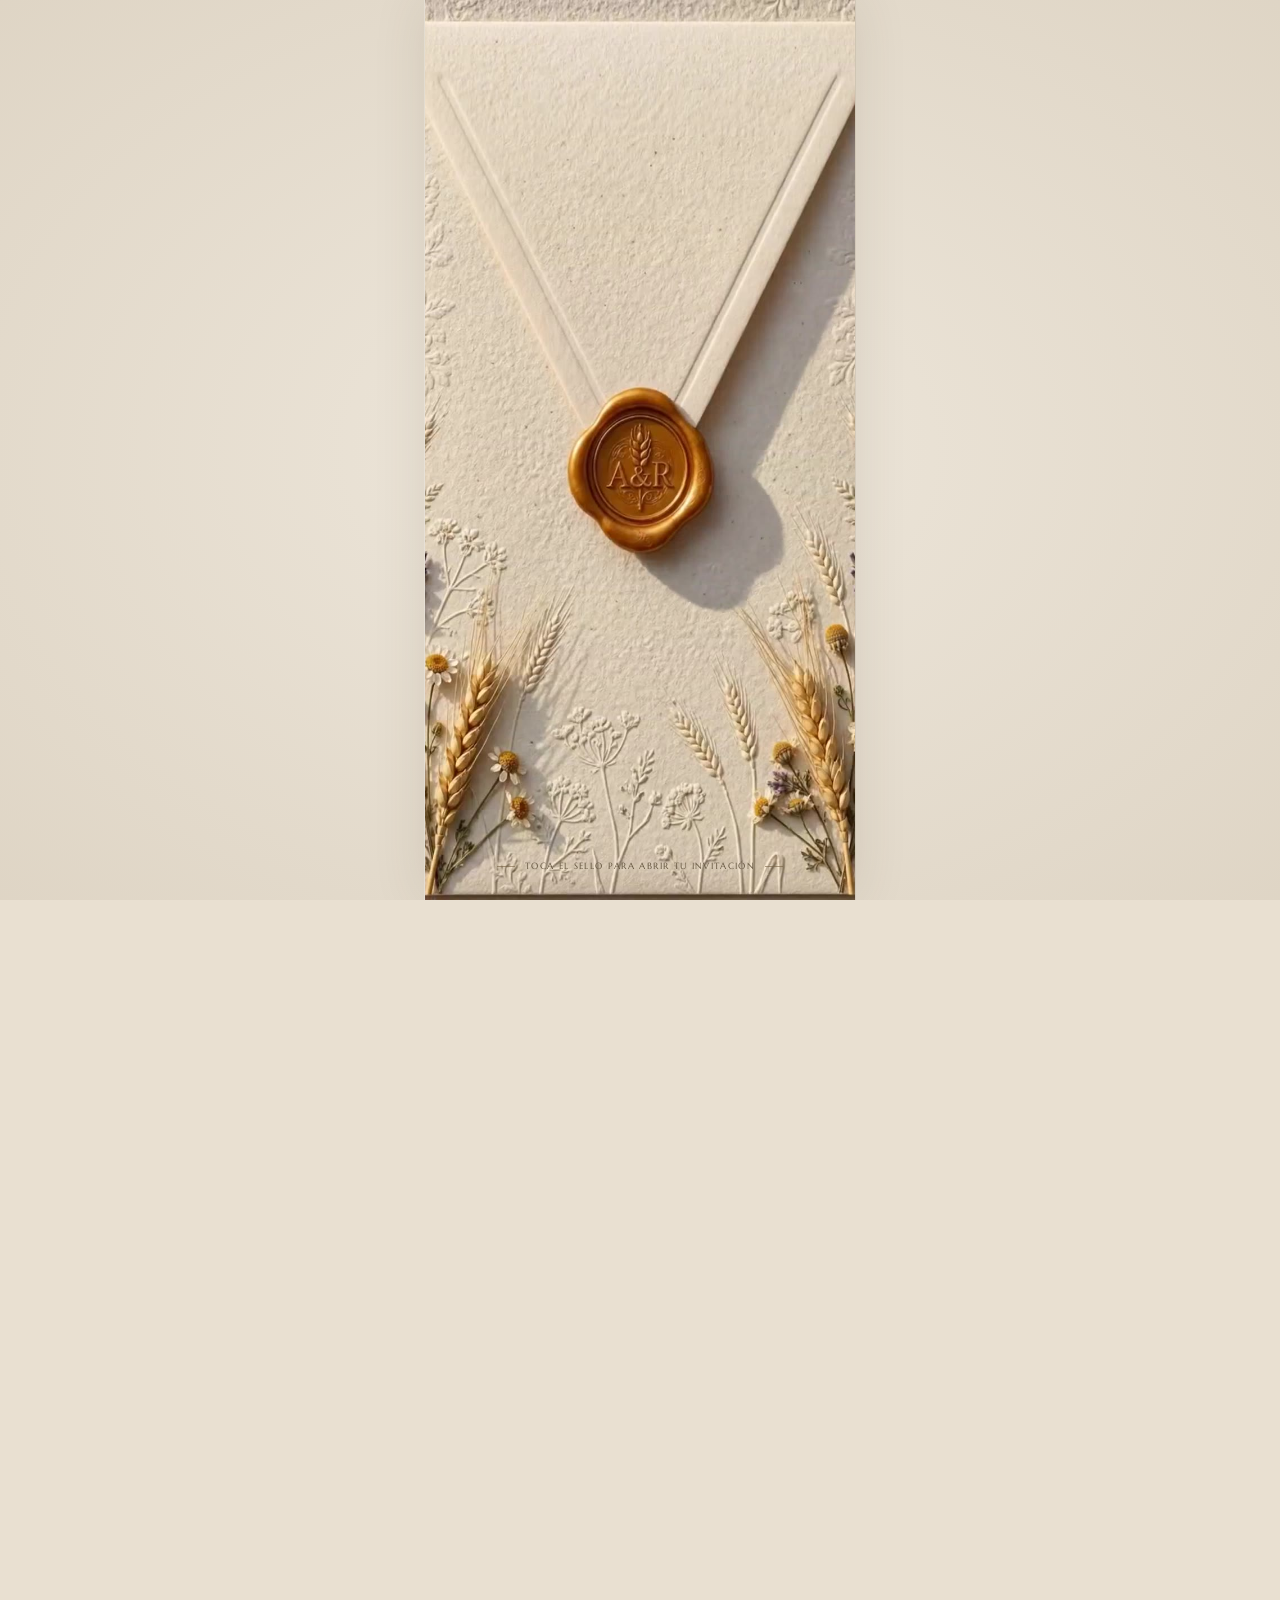
==== commit 06f3f0d2: "Add files via upload" ====
--- a/index.html
+++ b/index.html
@@ -319,7 +319,7 @@
         <div class="shared-gallery-heading">
           <p class="shared-gallery-eyebrow">UN RECUERDO ENTRE TODOS</p>
           <h2>Las fotos de la <em>fiesta</em></h2>
-          <p>Toma tus fotos y mira las de todos, en el momento.</p>
+          <p>Comparte tus fotos y deja tus recuerdos para Abril & Ricardo.</p>
         </div>
         <button class="shared-gallery-how-toggle" id="sharedGalleryHowToggle" type="button" aria-expanded="false" aria-controls="sharedGalleryHowPanel">
           CÓMO FUNCIONA <span aria-hidden="true">⌃</span>
@@ -327,7 +327,7 @@
         <div class="shared-gallery-how-panel" id="sharedGalleryHowPanel" hidden>
           <div class="shared-gallery-step"><b>1</b><p><strong>Toca el botón</strong><br>Abre la cámara de tu celular o elige un recuerdo.</p></div>
           <div class="shared-gallery-step"><b>2</b><p><strong>Comparte tu recuerdo</strong><br>Sube fotografías, videos, mensajes o un saludo de voz.</p></div>
-          <div class="shared-gallery-step"><b>3</b><p><strong>Queda en la galería</strong><br>Todos podrán ver y descargar los recuerdos compartidos.</p></div>
+          <div class="shared-gallery-step"><b>3</b><p><strong>Queda en la galería</strong><br>Abril & Ricardo podrán conservar y revisar los recuerdos desde su panel privado.</p></div>
           <p class="shared-gallery-note">Cada recuerdo forma parte de nuestra historia.</p>
         </div>
         <a class="shared-gallery-enter" href="galeria-fiesta.html">ENTRAR A LA GALERÍA <span aria-hidden="true">↗</span></a>
@@ -356,6 +356,10 @@
         </button>
       </div>
     </footer>
+
+    <div class="couple-panel-entry">
+      <a href="album-recuerdos.html" aria-label="Abrir panel privado de los novios">PANEL DE LOS NOVIOS</a>
+    </div>
   </main>
 
 
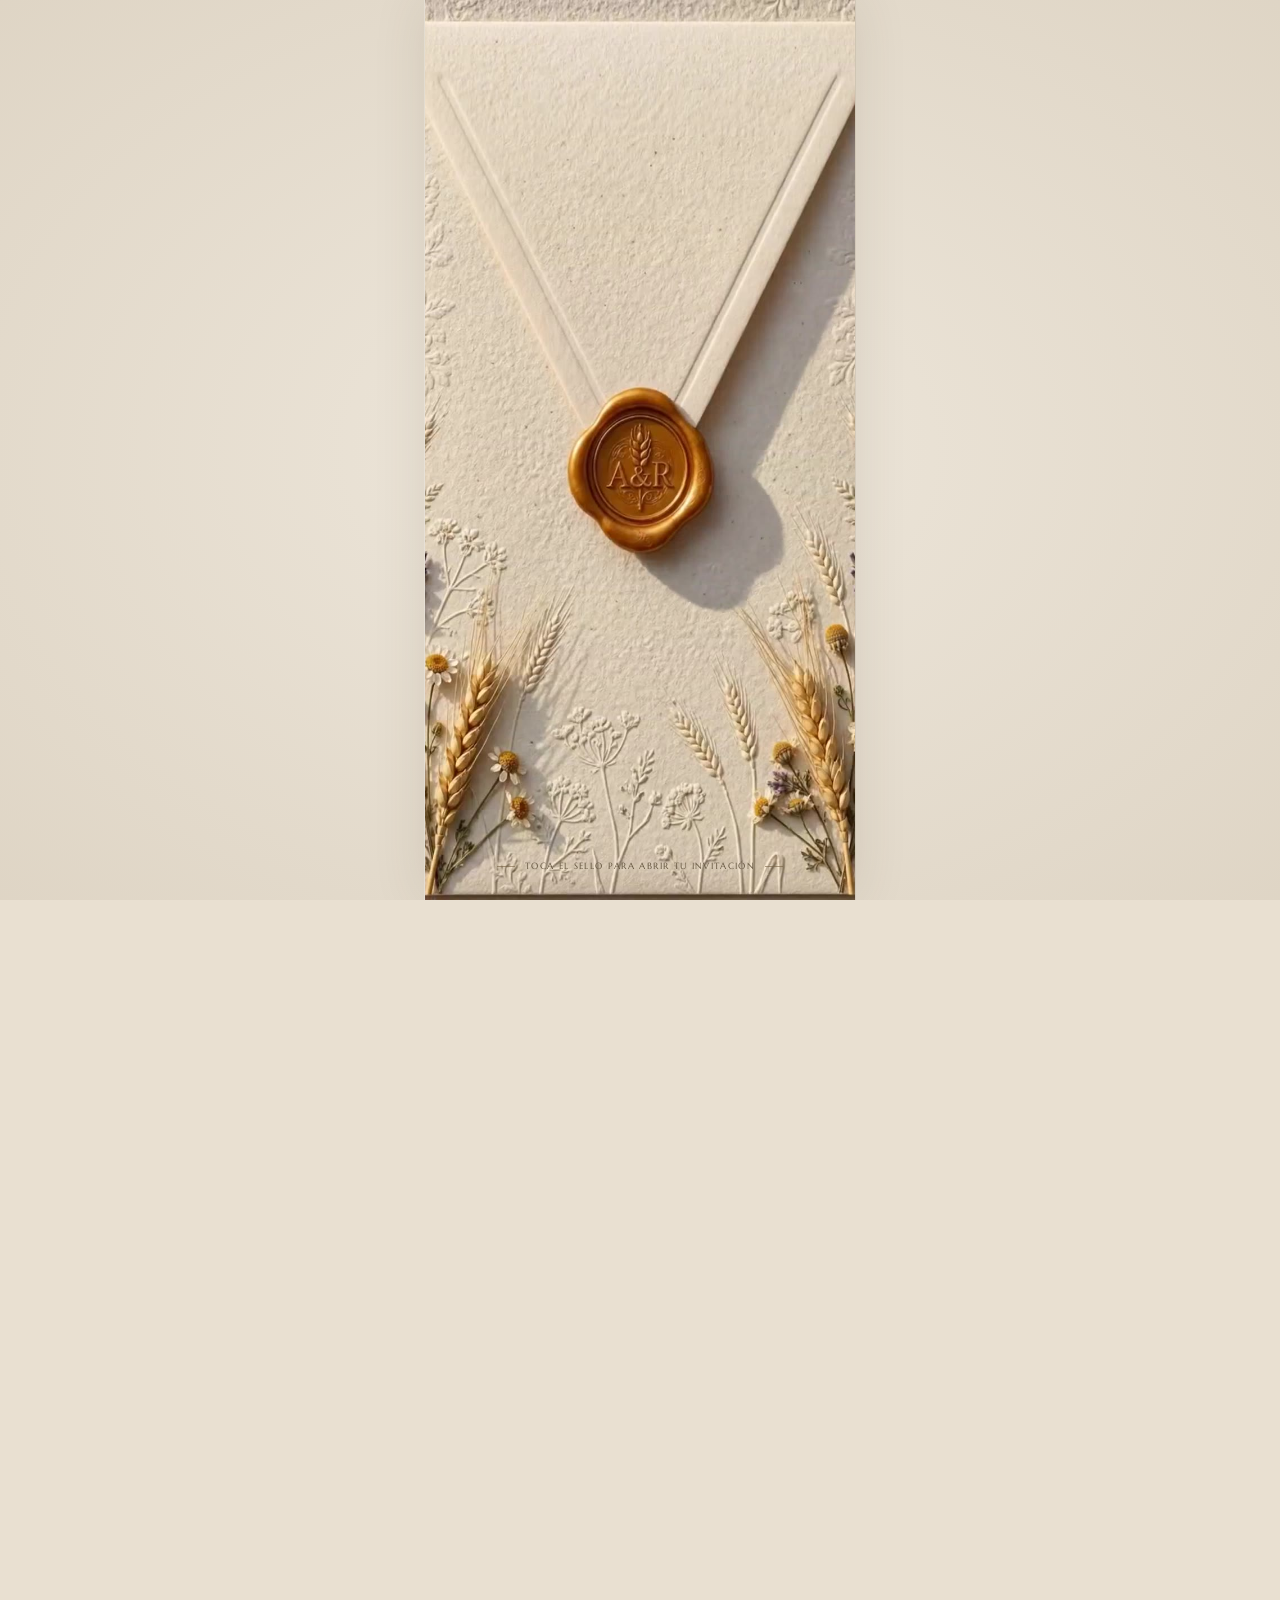
==== commit 0e4244a2: "Add files via upload" ====
--- a/index.html
+++ b/index.html
@@ -309,10 +309,10 @@
     <section class="section shared-gallery-section" id="fotos-fiesta" aria-label="Fotos colaborativas de la fiesta">
       <div class="section-inner shared-gallery-inner">
         <div class="shared-gallery-art" aria-hidden="true">
-          <div class="shared-gallery-polaroids">
-            <span class="shared-polaroid shared-polaroid-one">♡</span>
-            <span class="shared-polaroid shared-polaroid-two">✦</span>
-            <span class="shared-polaroid shared-polaroid-three">♡</span>
+          <div class="shared-gallery-polaroids" aria-label="Las fotografías más recientes compartidas por los invitados">
+            <figure class="shared-polaroid shared-polaroid-one"><img id="sharedLatestPhoto1" src="assets/galeria-muestra-ceremonia.webp" alt="Fotografía de la ceremonia de Abril y Ricardo" loading="lazy"></figure>
+            <figure class="shared-polaroid shared-polaroid-two"><img id="sharedLatestPhoto2" src="assets/galeria-muestra-entrada.webp" alt="Fotografía de la entrada de los recién casados" loading="lazy"></figure>
+            <figure class="shared-polaroid shared-polaroid-three"><img id="sharedLatestPhoto3" src="assets/galeria-muestra-salida.webp" alt="Fotografía de la salida de los recién casados" loading="lazy"></figure>
           </div>
           <div class="shared-gallery-camera"><span>◎</span></div>
         </div>
@@ -327,7 +327,7 @@
         <div class="shared-gallery-how-panel" id="sharedGalleryHowPanel" hidden>
           <div class="shared-gallery-step"><b>1</b><p><strong>Toca el botón</strong><br>Abre la cámara de tu celular o elige un recuerdo.</p></div>
           <div class="shared-gallery-step"><b>2</b><p><strong>Comparte tu recuerdo</strong><br>Sube fotografías, videos, mensajes o un saludo de voz.</p></div>
-          <div class="shared-gallery-step"><b>3</b><p><strong>Queda en la galería</strong><br>Abril & Ricardo podrán conservar y revisar los recuerdos desde su panel privado.</p></div>
+          <div class="shared-gallery-step"><b>3</b><p><strong>Las fotos aparecen para todos</strong><br>Las fotografías se mostrarán en la galería compartida. Los demás recuerdos serán privados para Abril & Ricardo.</p></div>
           <p class="shared-gallery-note">Cada recuerdo forma parte de nuestra historia.</p>
         </div>
         <a class="shared-gallery-enter" href="galeria-fiesta.html">ENTRAR A LA GALERÍA <span aria-hidden="true">↗</span></a>
@@ -378,6 +378,8 @@
   <script src="js/gallery-config.js"></script>
   <script src="js/app.js"></script>
   <script src="js/photo-booth-config.js"></script>
+  <script src="js/drive-gallery.js"></script>
+  <script src="js/shared-gallery-home.js"></script>
   <script src="js/photo-booth.js"></script>
   <script src="js/shared-gallery-entry.js"></script>
 </body>
--- a/css/styles.css
+++ b/css/styles.css
@@ -2277,10 +2277,18 @@
 }
 .shared-gallery-polaroids {position:absolute;inset:18px 20px 42px;}
 .shared-polaroid {
-  position:absolute;display:flex;align-items:center;justify-content:center;
-  width:78px;height:92px;padding-bottom:13px;border:6px solid #fffaf1;
-  background:linear-gradient(145deg,#b6a88d,#e7d6bc);color:#fff;
-  box-shadow:0 6px 13px rgba(72,58,39,.18);font:24px Georgia,serif;
+  position:absolute;display:block;margin:0;overflow:hidden;
+  width:78px;height:92px;padding:0;border:6px solid #fffaf1;
+  background:#fffaf1;color:#fff;
+  box-shadow:0 6px 13px rgba(72,58,39,.20);
+}
+.shared-polaroid img {
+  position:absolute;inset:0 0 11px;width:100%;height:calc(100% - 11px);
+  display:block;object-fit:cover;object-position:center;
+}
+.shared-polaroid::after {
+  content:"";position:absolute;left:0;right:0;bottom:0;height:5px;
+  background:#fffaf1;pointer-events:none;
 }
 .shared-polaroid-one {left:5px;top:12px;transform:rotate(-13deg);}
 .shared-polaroid-two {left:calc(50% - 39px);top:0;transform:rotate(5deg);}
@@ -2321,3 +2329,22 @@
   box-shadow:0 9px 20px rgba(80,55,34,.22);font:600 12px "Marcellus",Georgia,serif;letter-spacing:.08em;text-decoration:none;
 }
 .shared-gallery-enter:active {transform:translateY(1px);}
+
+
+/* Acceso discreto al panel privado, colocado al final de la invitación */
+.couple-panel-entry {
+  display:flex;
+  justify-content:center;
+  padding:15px 14px 24px;
+  background:rgba(247,239,225,.68);
+}
+.couple-panel-entry a {
+  color:rgba(113,94,66,.68);
+  font:8px "Marcellus",Georgia,serif;
+  letter-spacing:.16em;
+  text-decoration:none;
+  border-bottom:1px solid rgba(143,119,83,.28);
+  padding:4px 2px 5px;
+  transition:color .2s ease,border-color .2s ease;
+}
+.couple-panel-entry a:hover { color:#6c573c;border-color:#8b7653; }
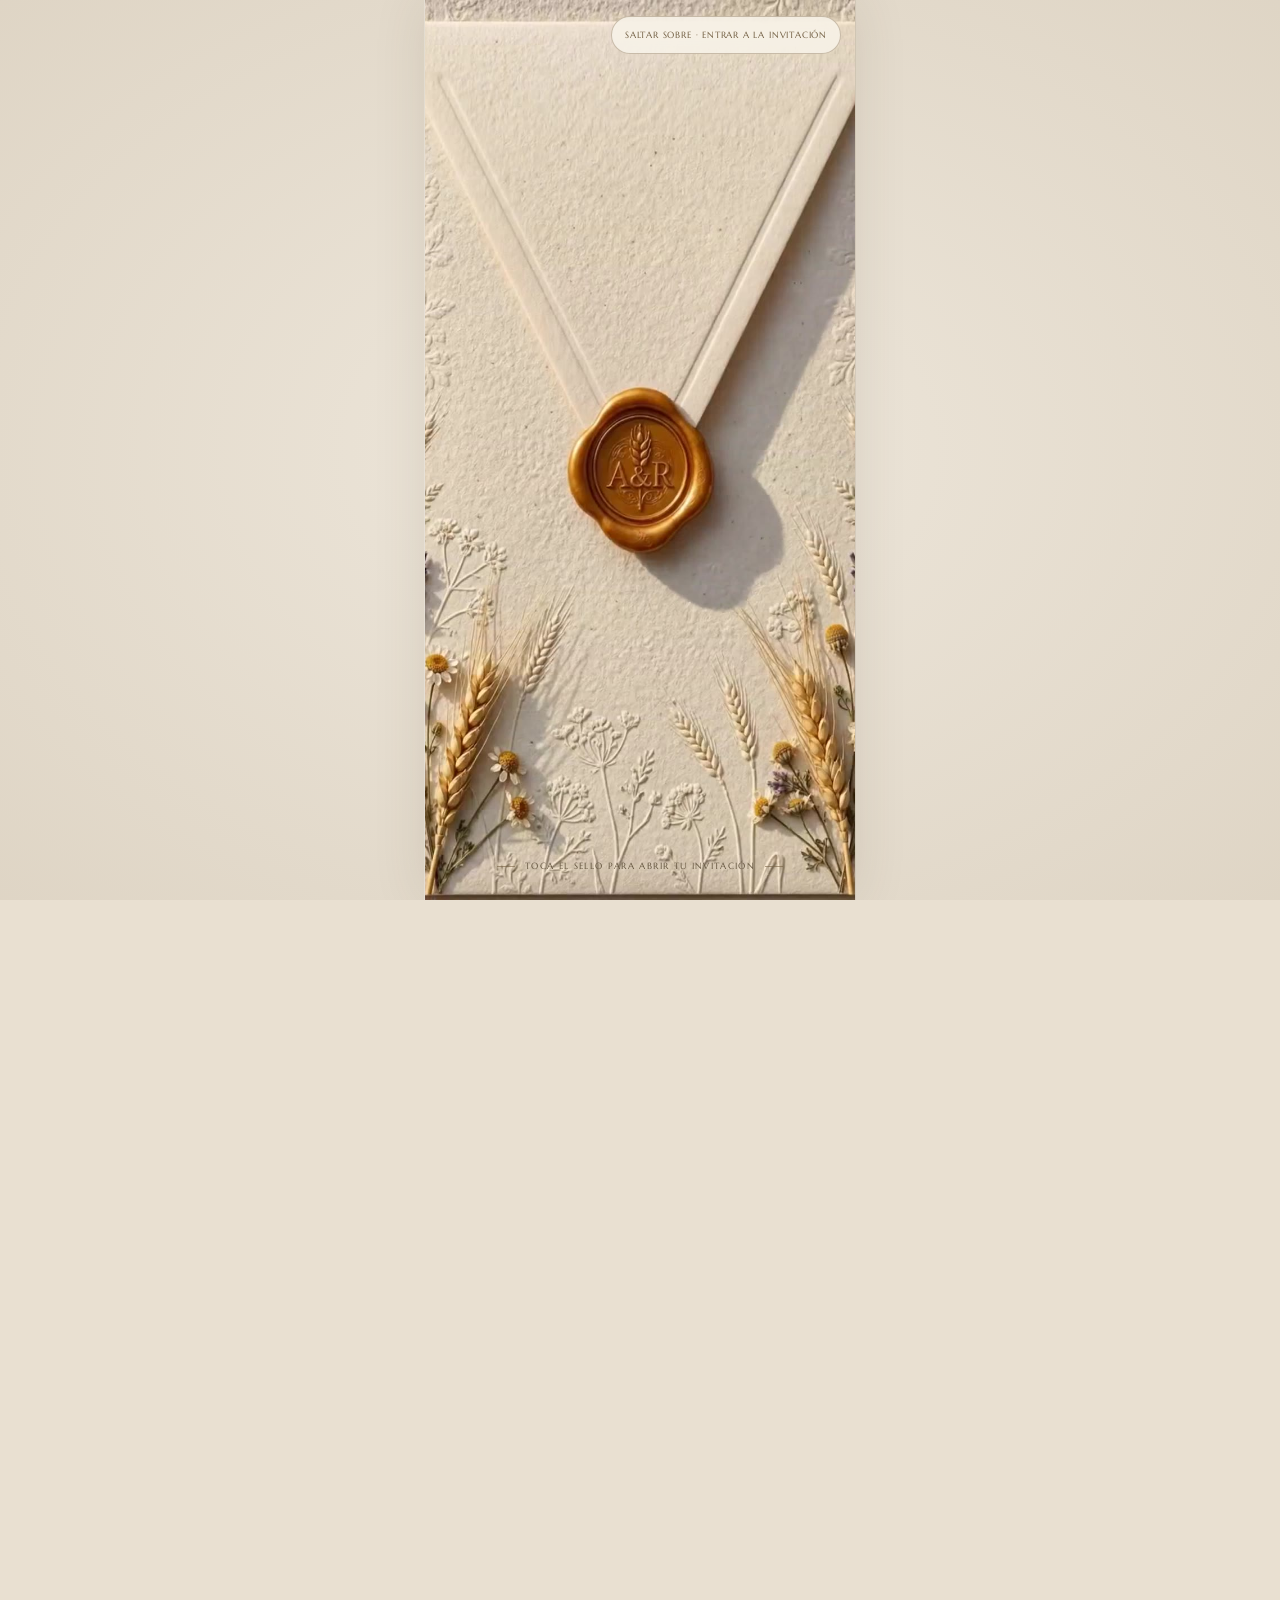
==== commit 6ae5db9e: "Add files via upload" ====
--- a/index.html
+++ b/index.html
@@ -16,10 +16,11 @@
   <!-- El video del sobre ocupa únicamente el lienzo móvil, incluso cuando se abre desde escritorio. -->
   <section class="opening-screen" id="openingScreen" aria-label="Abrir invitación">
     <div class="opening-frame">
-      <video class="opening-video" id="openingVideo" playsinline muted preload="auto" poster="assets/sobre-poster.jpg">
+      <video class="opening-video" id="openingVideo" playsinline muted preload="metadata" poster="assets/sobre-poster.jpg">
         <source src="assets/animacion-sobre.mp4" type="video/mp4">
       </video>
       <button class="seal-hotspot" id="sealHotspot" type="button" aria-label="Tocar el sello dorado para abrir la invitación"></button>
+      <button class="skip-envelope-button" id="skipEnvelopeButton" type="button">SALTAR SOBRE · ENTRAR A LA INVITACIÓN</button>
       <div class="opening-caption" id="openingCaption">
         <span></span><p>Toca el sello para abrir tu invitación</p><span></span>
       </div>
--- a/css/styles.css
+++ b/css/styles.css
@@ -131,6 +131,29 @@
   transition: opacity .3s ease;
 }
 .opening-caption p { margin: 0; white-space: nowrap; }
+
+.skip-envelope-button {
+  position: absolute;
+  z-index: 6;
+  top: max(16px, env(safe-area-inset-top));
+  right: max(14px, env(safe-area-inset-right));
+  min-height: 38px;
+  padding: 0 13px;
+  border: 1px solid rgba(126, 103, 72, .38);
+  border-radius: 24px;
+  background: rgba(250, 246, 237, .78);
+  color: #725f43;
+  font: 9px "Marcellus", Georgia, serif;
+  letter-spacing: .09em;
+  cursor: pointer;
+  -webkit-tap-highlight-color: transparent;
+  backdrop-filter: blur(7px);
+}
+.skip-envelope-button:focus-visible { outline: 2px solid #947a58; outline-offset: 3px; }
+@media (max-width: 380px) {
+  .skip-envelope-button { min-height: 35px; padding: 0 10px; font-size: 8px; }
+}
+
 .opening-caption span { width: 18px; height: 1px; background: rgba(120,97,67,.58); }
 .opening-screen.is-playing .opening-caption { opacity: 0; }
 .opening-screen.is-exiting { opacity: 0; visibility: hidden; pointer-events: none; }
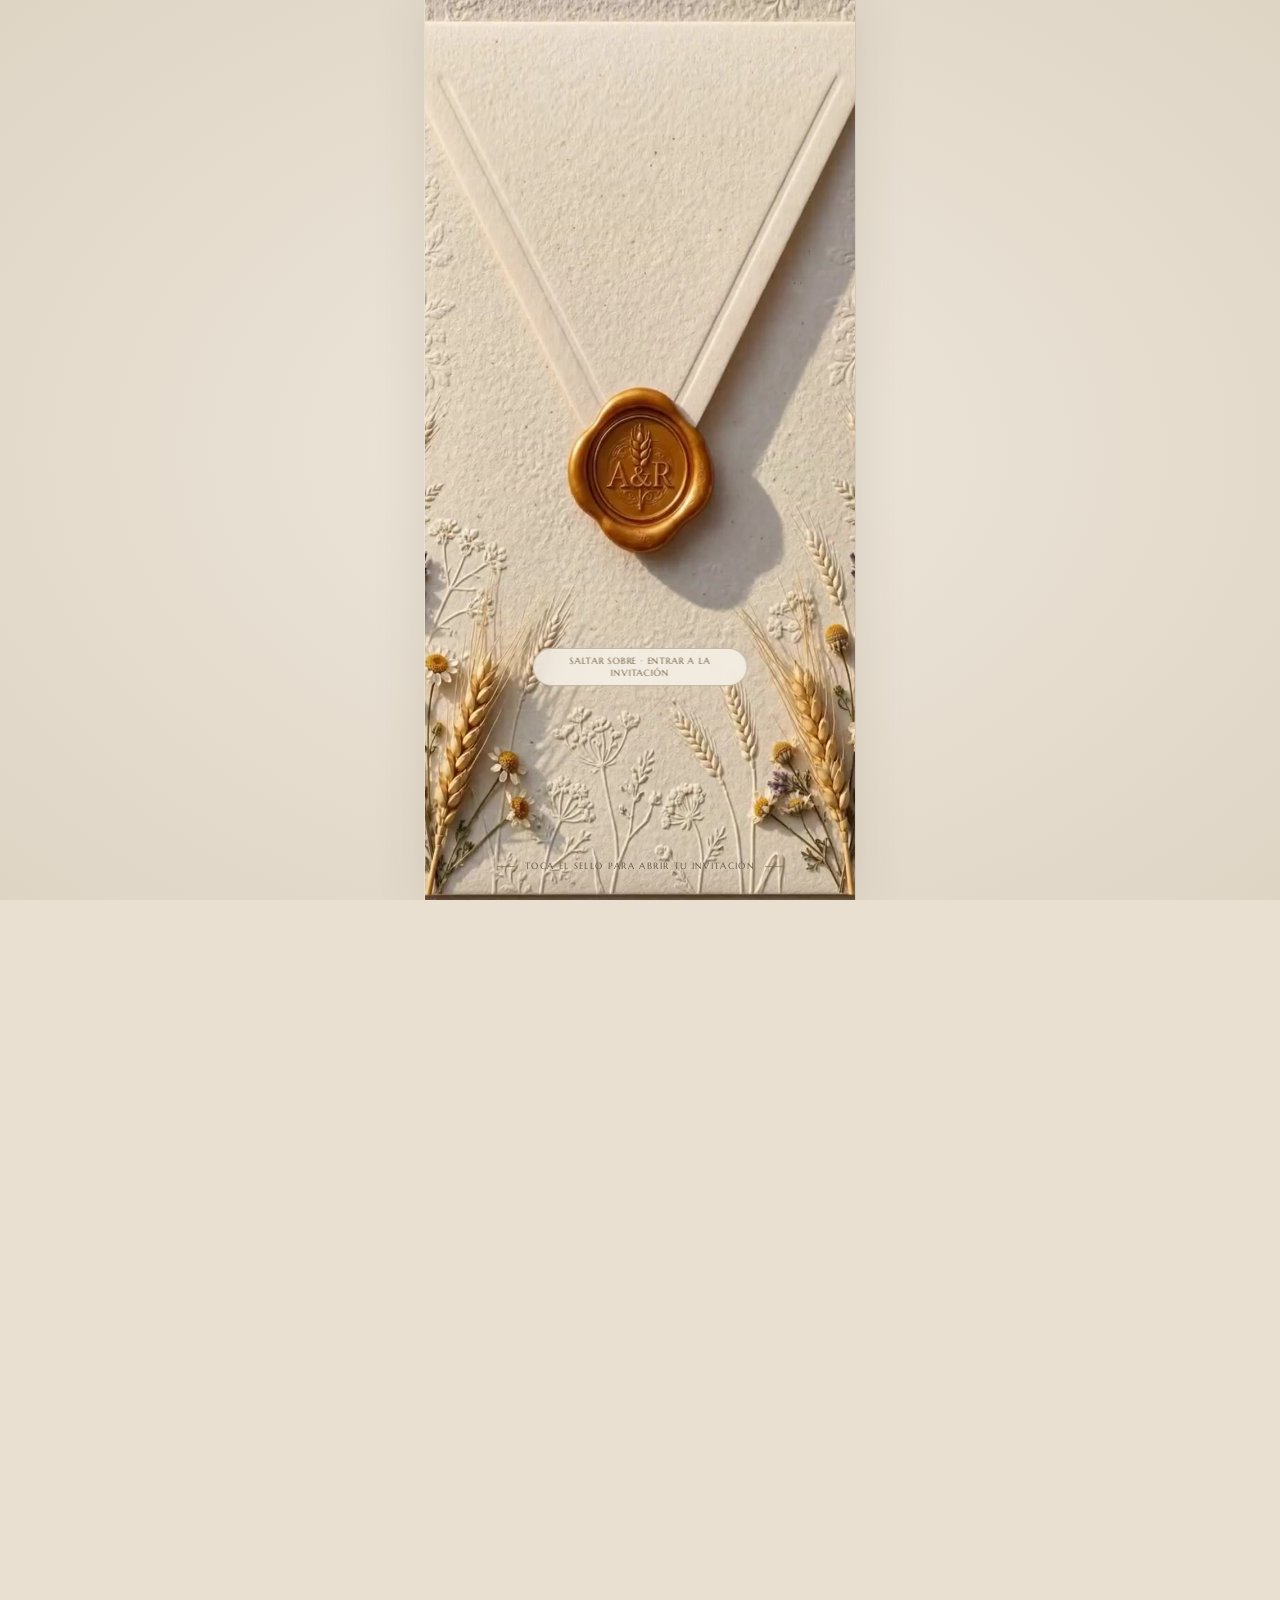
==== commit 2637be1a: "Add files via upload" ====
--- a/index.html
+++ b/index.html
@@ -205,6 +205,17 @@
           <span class="gift-icon">♡</span>
           <p>El mejor regalo será compartir este día contigo y guardar juntos un recuerdo inolvidable.</p>
           <small>Tu presencia es nuestro mejor regalo.</small>
+          <div class="gift-store-list" role="group" aria-label="Tiendas para mesa de regalos">
+            <button class="gift-store-button gift-store-amazon" type="button" disabled aria-label="Amazon, enlace próximamente">
+              <span class="gift-store-wordmark">amazon</span><span class="gift-store-smile" aria-hidden="true"></span>
+            </button>
+            <button class="gift-store-button gift-store-liverpool" type="button" disabled aria-label="Liverpool, enlace próximamente">
+              <span class="gift-store-wordmark">liverpool</span>
+            </button>
+            <button class="gift-store-button gift-store-palacio" type="button" disabled aria-label="El Palacio de Hierro, enlace próximamente">
+              <span class="gift-store-palacio-small">EL PALACIO</span><span class="gift-store-wordmark">DE HIERRO</span>
+            </button>
+          </div>
         </div>
       </div>
     </section>
@@ -310,12 +321,12 @@
     <section class="section shared-gallery-section" id="fotos-fiesta" aria-label="Fotos colaborativas de la fiesta">
       <div class="section-inner shared-gallery-inner">
         <div class="shared-gallery-art" aria-hidden="true">
+          <img class="shared-gallery-camera-art" src="assets/camara-vintage.webp" alt="" loading="lazy" decoding="async">
           <div class="shared-gallery-polaroids" aria-label="Las fotografías más recientes compartidas por los invitados">
             <figure class="shared-polaroid shared-polaroid-one"><img id="sharedLatestPhoto1" src="assets/galeria-muestra-ceremonia.webp" alt="Fotografía de la ceremonia de Abril y Ricardo" loading="lazy"></figure>
             <figure class="shared-polaroid shared-polaroid-two"><img id="sharedLatestPhoto2" src="assets/galeria-muestra-entrada.webp" alt="Fotografía de la entrada de los recién casados" loading="lazy"></figure>
             <figure class="shared-polaroid shared-polaroid-three"><img id="sharedLatestPhoto3" src="assets/galeria-muestra-salida.webp" alt="Fotografía de la salida de los recién casados" loading="lazy"></figure>
           </div>
-          <div class="shared-gallery-camera"><span>◎</span></div>
         </div>
         <div class="shared-gallery-heading">
           <p class="shared-gallery-eyebrow">UN RECUERDO ENTRE TODOS</p>
--- a/css/styles.css
+++ b/css/styles.css
@@ -135,9 +135,12 @@
 .skip-envelope-button {
   position: absolute;
   z-index: 6;
-  top: max(16px, env(safe-area-inset-top));
-  right: max(14px, env(safe-area-inset-right));
+  top: 72%;
+  left: 50%;
+  right: auto;
+  transform: translateX(-50%);
   min-height: 38px;
+  max-width: calc(100% - 28px);
   padding: 0 13px;
   border: 1px solid rgba(126, 103, 72, .38);
   border-radius: 24px;
@@ -151,7 +154,10 @@
 }
 .skip-envelope-button:focus-visible { outline: 2px solid #947a58; outline-offset: 3px; }
 @media (max-width: 380px) {
-  .skip-envelope-button { min-height: 35px; padding: 0 10px; font-size: 8px; }
+  .skip-envelope-button { min-height: 35px; padding: 0 10px; font-size: 8px; top: 72%; }
+}
+@media (orientation: landscape) and (max-height: 520px) {
+  .skip-envelope-button { top: 70%; min-height: 32px; font-size: 8px; }
 }
 
 .opening-caption span { width: 18px; height: 1px; background: rgba(120,97,67,.58); }
@@ -2371,3 +2377,147 @@
   transition:color .2s ease,border-color .2s ease;
 }
 .couple-panel-entry a:hover { color:#6c573c;border-color:#8b7653; }
+
+
+/* V31 — Ajustes visuales localizados: ilustración de cámara, panel de fecha y mesa de regalos. */
+.date-section .section-inner {
+  max-width: 370px;
+  margin: 0 auto;
+  padding: 22px 12px 19px;
+  border: 1px solid rgba(174, 151, 112, .27);
+  border-radius: 23px;
+  background: linear-gradient(145deg, rgba(255, 251, 242, .70), rgba(247, 239, 224, .49));
+  box-shadow: 0 9px 25px rgba(94, 76, 48, .075), inset 0 1px 0 rgba(255,255,255,.52);
+  -webkit-backdrop-filter: blur(6px);
+  backdrop-filter: blur(6px);
+}
+.date-section .scratch-row { margin-top: 13px; }
+.date-section .scratch-caption { margin-top: 9px; }
+
+/* La cámara pasa a ser la pieza central; las tres polaroids continúan siendo dinámicas. */
+.shared-gallery-art {
+  width: min(100%, 360px);
+  height: 244px;
+  margin: 0 auto 7px;
+  overflow: visible;
+  border: 0;
+  border-radius: 0;
+  background: radial-gradient(ellipse at 50% 68%, rgba(219,199,166,.25), rgba(255,250,239,0) 70%);
+  box-shadow: none;
+}
+.shared-gallery-camera-art {
+  position: absolute;
+  z-index: 1;
+  left: 50%;
+  bottom: -3px;
+  display: block;
+  width: min(100%, 350px);
+  height: 232px;
+  object-fit: contain;
+  object-position: center bottom;
+  transform: translateX(-50%);
+  filter: drop-shadow(0 8px 12px rgba(77, 57, 37, .14));
+  pointer-events: none;
+  user-select: none;
+}
+.shared-gallery-polaroids {
+  position: absolute;
+  z-index: 2;
+  inset: 2px 22px auto;
+  height: 104px;
+  pointer-events: none;
+}
+.shared-polaroid {
+  width: clamp(66px, 20vw, 78px);
+  height: 89px;
+  padding: 0;
+  border-width: 5px;
+  box-shadow: 0 5px 11px rgba(72, 58, 39, .22);
+}
+.shared-polaroid-one { left: 2px; top: 9px; transform: rotate(-13deg); }
+.shared-polaroid-two { left: calc(50% - 39px); top: -2px; transform: rotate(4deg); }
+.shared-polaroid-three { right: 2px; top: 9px; transform: rotate(13deg); }
+.shared-gallery-heading { margin: 0 auto 20px; }
+
+/* Botones de mesa de regalos: marcas reconocibles, todavía sin enlaces. */
+.gift-store-list {
+  display: grid;
+  grid-template-columns: 1fr;
+  gap: 9px;
+  width: min(100%, 250px);
+  margin: 19px auto 0;
+}
+.gift-store-button {
+  position: relative;
+  display: flex;
+  min-height: 48px;
+  width: 100%;
+  align-items: center;
+  justify-content: center;
+  padding: 9px 16px;
+  border: 1px solid rgba(151, 130, 96, .30);
+  border-radius: 9px;
+  background: rgba(255, 252, 246, .82);
+  box-shadow: 0 4px 12px rgba(88, 69, 43, .07);
+  cursor: default;
+  opacity: 1;
+  transition: none;
+}
+.gift-store-button:disabled { color: inherit; opacity: 1; -webkit-text-fill-color: currentColor; }
+.gift-store-wordmark { display: block; line-height: 1; }
+.gift-store-amazon .gift-store-wordmark {
+  position: relative;
+  color: #40392f;
+  font: 600 22px/1 Arial, sans-serif;
+  letter-spacing: -.07em;
+}
+.gift-store-smile {
+  position: absolute;
+  left: calc(50% - 24px);
+  bottom: 8px;
+  width: 47px;
+  height: 7px;
+  border-bottom: 2px solid #d58a32;
+  border-radius: 0 0 55% 55%;
+  transform: rotate(2deg);
+}
+.gift-store-smile::after {
+  content: "";
+  position: absolute;
+  right: -1px;
+  bottom: -3px;
+  width: 5px;
+  height: 5px;
+  border-top: 2px solid #d58a32;
+  border-right: 2px solid #d58a32;
+  transform: rotate(27deg);
+}
+.gift-store-liverpool .gift-store-wordmark {
+  color: #bc3c64;
+  font: 600 19px/1 Georgia, serif;
+  letter-spacing: .015em;
+}
+.gift-store-palacio {
+  flex-direction: column;
+  gap: 2px;
+  border-color: rgba(87, 73, 53, .42);
+  background: rgba(248, 244, 234, .88);
+}
+.gift-store-palacio-small {
+  color: #554b3b;
+  font: 8px/1 "Marcellus", Georgia, serif;
+  letter-spacing: .24em;
+}
+.gift-store-palacio .gift-store-wordmark {
+  color: #554b3b;
+  font: 600 14px/1 "Cormorant Garamond", Georgia, serif;
+  letter-spacing: .15em;
+}
+@media (max-width: 360px) {
+  .date-section .section-inner { padding: 19px 8px 17px; }
+  .shared-gallery-art { height: 226px; }
+  .shared-gallery-camera-art { height: 218px; }
+  .shared-gallery-polaroids { left: 16px; right: 16px; }
+  .shared-polaroid { height: 84px; border-width: 4px; }
+  .shared-polaroid-two { left: calc(50% - 35px); }
+}
